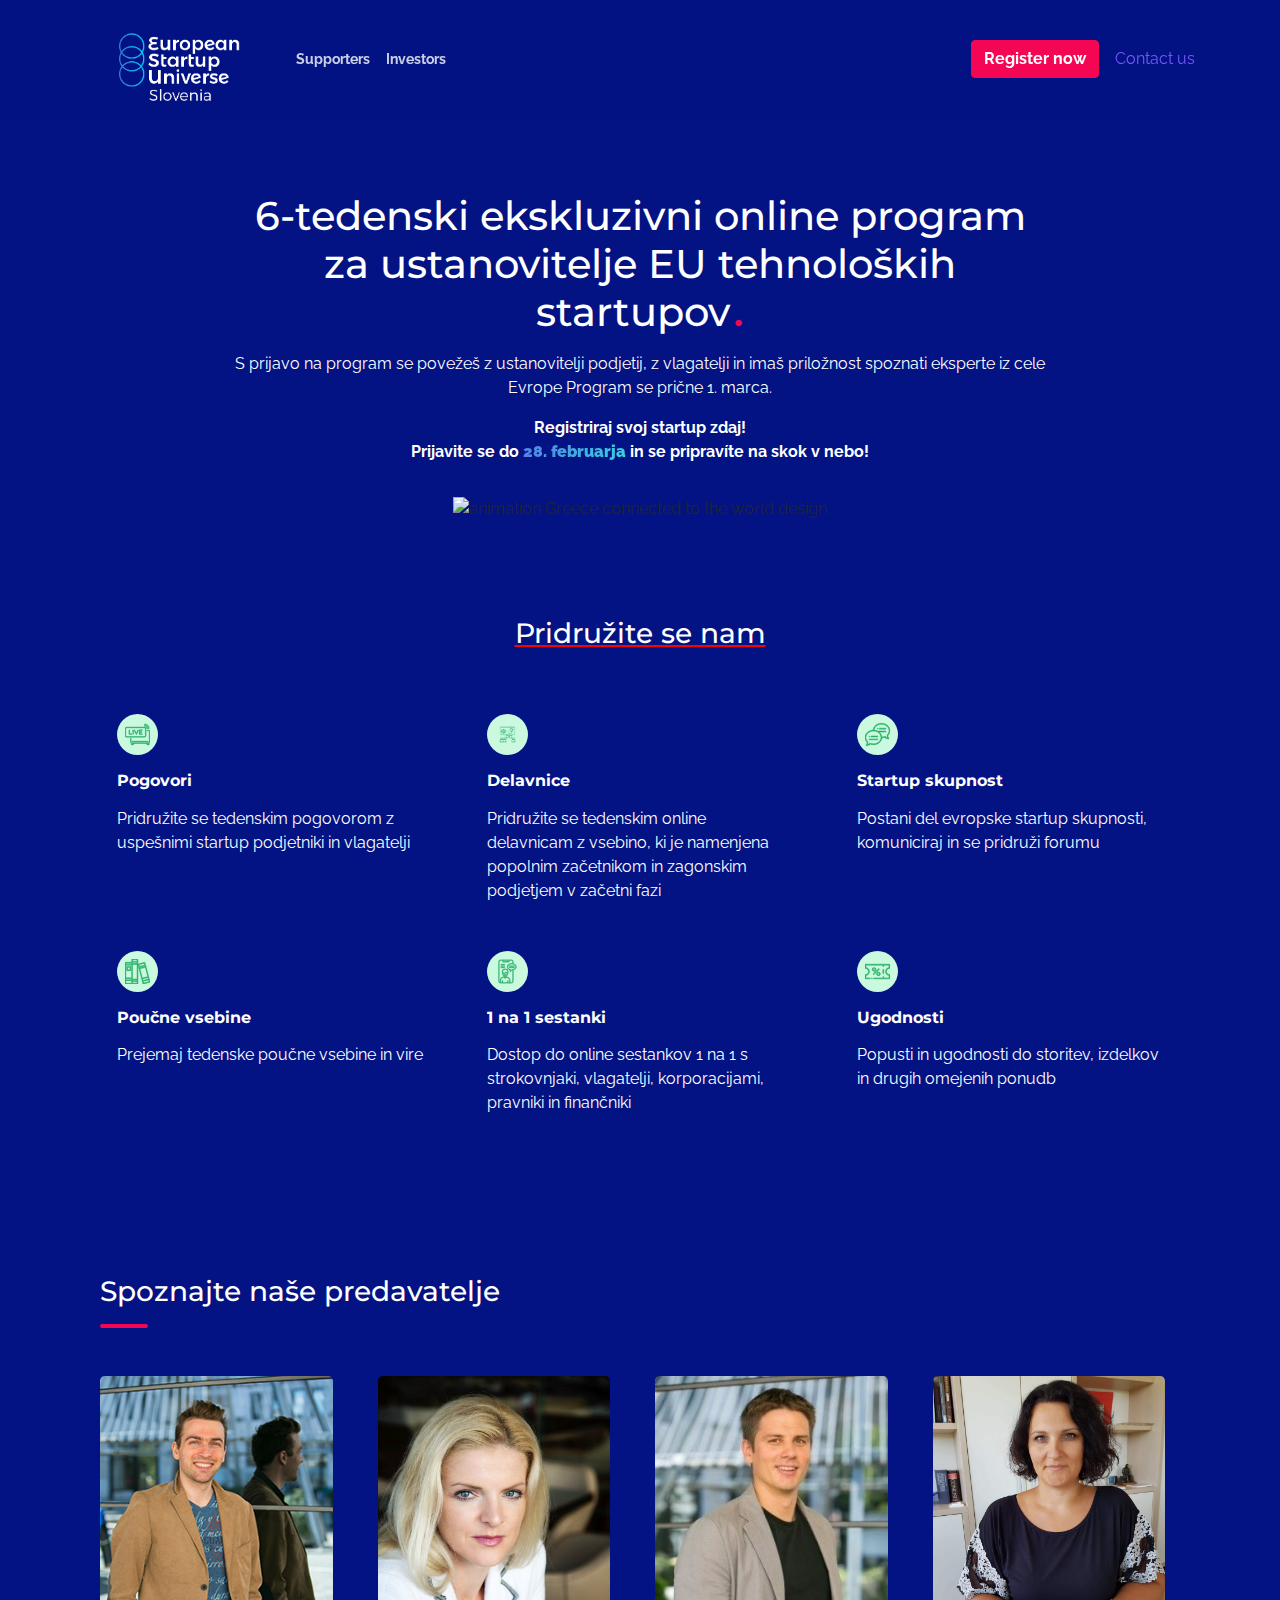
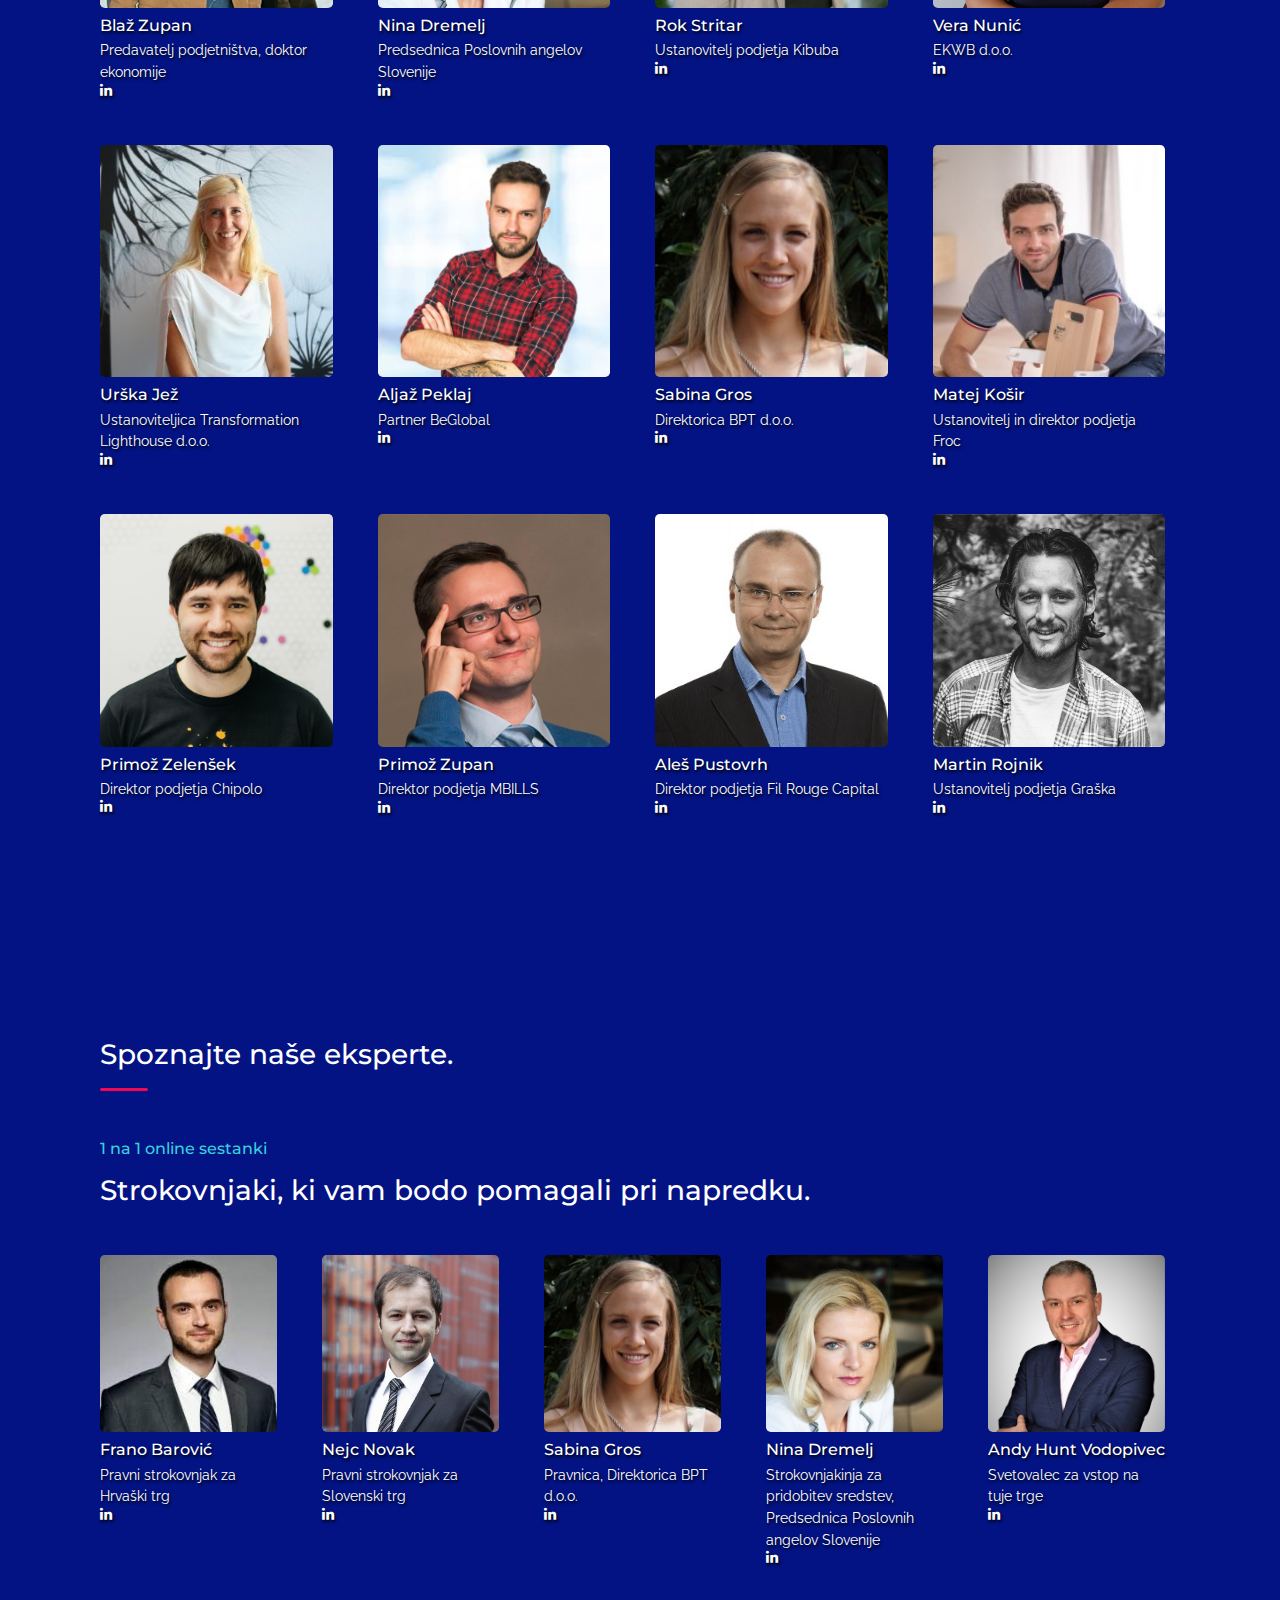
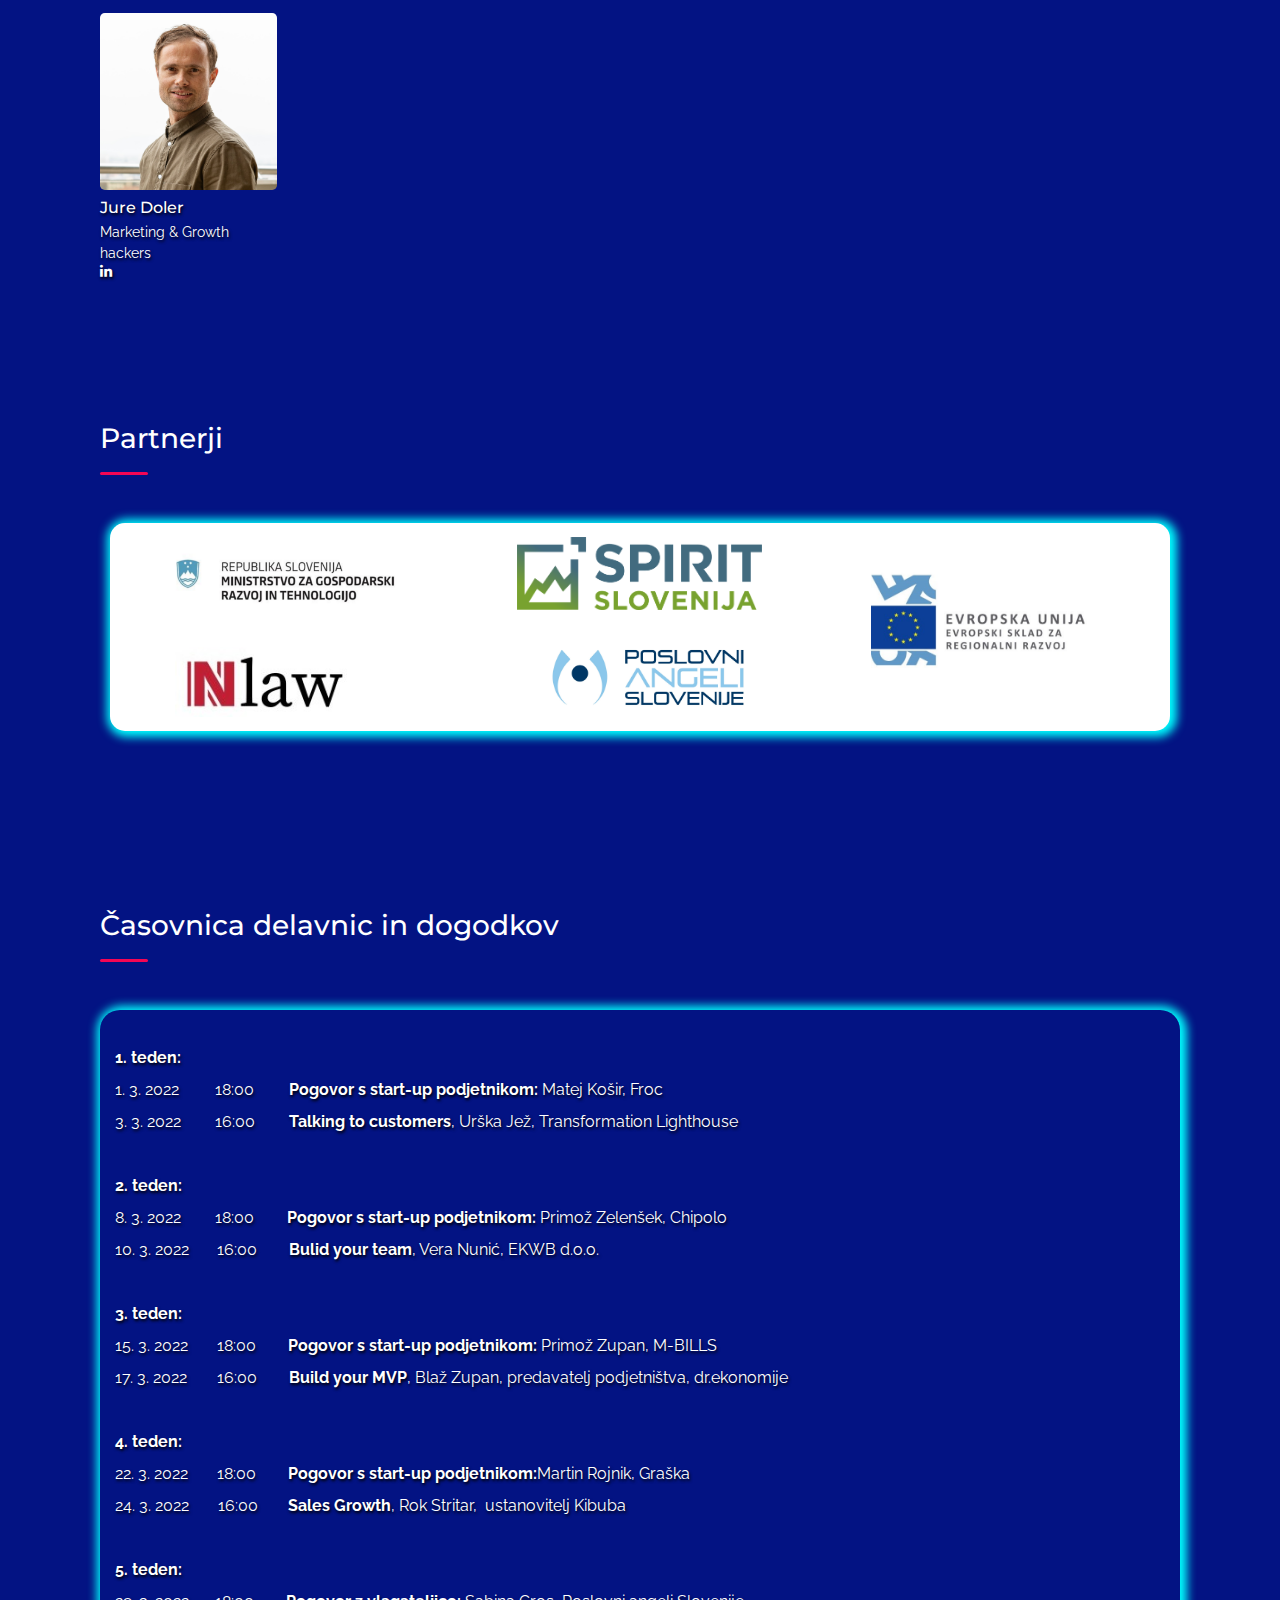
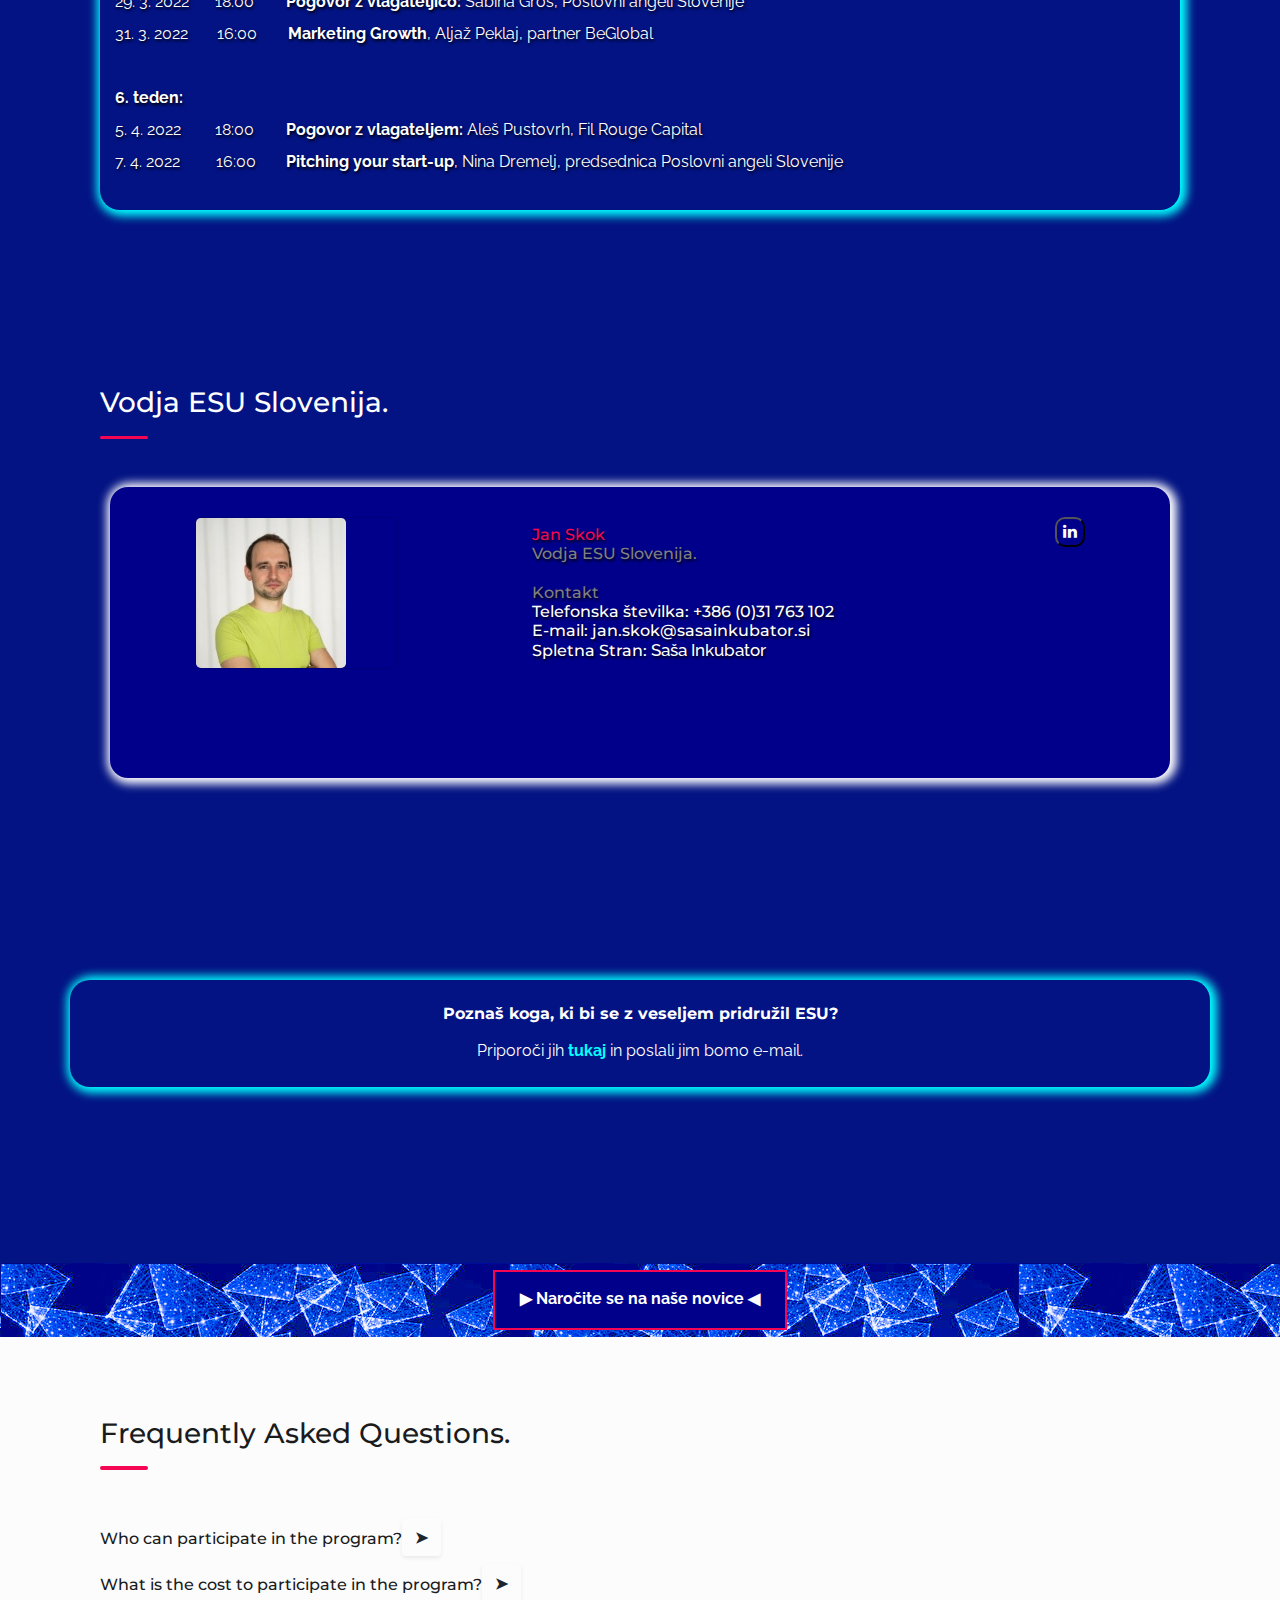
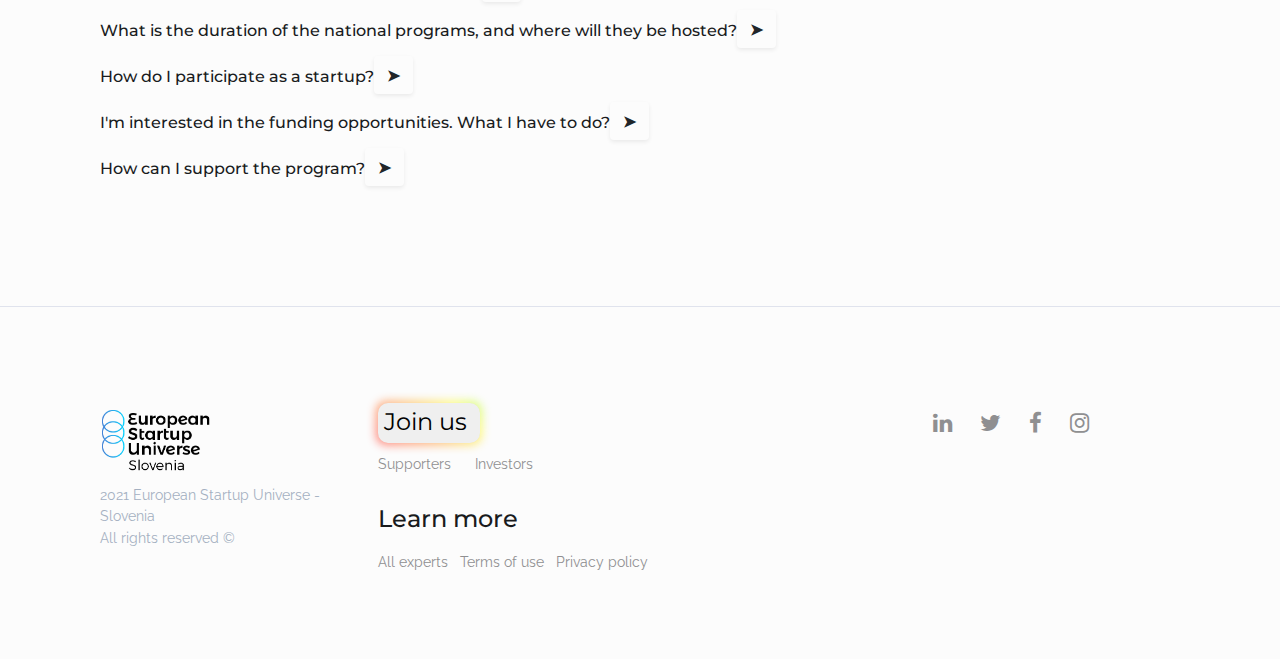
==== index.html @ 731d7901 "Update index.html" ====
<!Doctype html>
<html lang="en">
    <head>
      <meta charset="utf-8">
      <meta name="viewport" content="width=device-width, initial-scale=1.0">
      <meta name="description" content="The 6-week online program exclusively for Slovenian founders globally">
      <meta name="author" content="European Startup Universe - Slovenia">
      <meta property="og:url" content="https://slovenia.thestartupuniverse.org"/>
      <meta property="og:type" content="website"/>
      <meta property="og:title" content="European Startup Universe - Slovenia"/>
      <meta property="og:site_name" content="European Startup Universe - Slovenia"/>
      <meta property="og:description" content="The 6-week online program exclusively for Slovenian founders globally."/>
      <meta property="og:image" content="content/img/facebook_open_graph.jpg"/>
      <title>European Startup Universe - Slovenia</title>
        <!-- Favicon-->
        <link rel="shortcut icon" href="content/img/favicon.png">
        <!-- Bootstrap Core CSS -->
        <link rel="stylesheet" href="css/bootstrap.min.css">
        <link rel="stylesheet" href="css/slick.css">
        <!-- Custom CSS -->
        <link rel="stylesheet" href="css/basic.css">
        <link rel="stylesheet" href="css/landing.css">
        <!-- Google Analytics -->
        <script async src="https://www.googletagmanager.com/gtag/js?id=G-S4QC7WSN2C"></script>
        <script>
          window.dataLayer = window.dataLayer || [];
          function gtag(){dataLayer.push(arguments);}
          gtag('js', new Date());

          gtag('config', 'G-S4QC7WSN2C');
        </script>
        <!-- Fastbase Analytics -->
        <script>
         (function () {
           var e,i=["https://fastbase.com/fscript.js","TaMvmF3BjX","script"],a=document,s=a.createElement(i[2]);
           s.async=!0,s.id=i[1],s.src=i[0],(e=a.getElementsByTagName(i[2])[0]).parentNode.insertBefore(s,e)
         })();
        </script>

        <!-- Hotjar Tracking Code -->
        <script>
            (function(h,o,t,j,a,r){
                h.hj=h.hj||function(){(h.hj.q=h.hj.q||[]).push(arguments)};
                h._hjSettings={hjid:2195132,hjsv:6};
                a=o.getElementsByTagName('head')[0];
                r=o.createElement('script');r.async=1;
                r.src=t+h._hjSettings.hjid+j+h._hjSettings.hjsv;
                a.appendChild(r);
            })(window,document,'https://static.hotjar.com/c/hotjar-','.js?sv=');
        </script>
    </head>
    <body>

    <!-- Navigation Bar Section -->
    <nav class="navbar fixed-top navbar-expand-lg navbar-light bg-light">
        <div class="container">
            <a class="navbar-brand" href="index.html">
                <img src="content/img/logo/ESU_Slovenia_white.png" width="auto" height="70px" alt="logo">
            </a>
            <button class="navbar-toggler navbar-toggler-left x collapsed" type="button" data-toggle="collapse" data-target="#navbarText" aria-controls="navbarText" aria-expanded="false" aria-label="Toggle navigation">
                <span class="icon-bar"></span>
                <span class="icon-bar"></span>
                <span class="icon-bar"></span>
              </button>
            <div class="collapse navbar-collapse" id="navbarText">
                <ul class="navbar-nav ml-md-3 mr-auto mt-md-3 mt-lg-0">
                    <li class="nav-item">
                        <a class="nav-link" href="supporters.html">Supporters</a>
                    </li>
                    <li class="nav-item">
                        <a class="nav-link d-none" href="bexpert.html">Experts</a>
                    </li>
                    <li class="nav-item">
                        <a class="nav-link" href="investors.html">Investors</a>
                    </li>
                </ul>
                <a class="nav-link" href="join.html"><button class="btn mt-3 mt-md-0 my-2 my-sm-0 btn-call-to-action" type="button">Register now</button></a>
                <a class= "nav-item" href="contactus.html"><class="text-white text-bold">Contact us</a>
                <!--<button class="btn mt-3 mt-md-0 my-2 my-sm-0 btn-call-to-action" type="button" onclick="window.open('https://greekstartupuniverse.org/waitinglist.html')">Book your seat</button>-->
            </div>
        </div>
    </nav>

    <!-- Hero Section -->
    <section class="jumbotron jumbotron-fluid welcome-section mb-0 pb-3">
        <div class="container">
            <div class="row">
                <div class="col-12 col-sm-9 mx-auto welcome-section-title text-center">
                    <h1 class="title-welcome text-white">6-tedenski ekskluzivni online program za ustanovitelje EU tehnoloških startupov<span class="colored-dot">.</span></h1>
                    <p class="text-white">S prijavo na program se povežeš z ustanovitelji podjetij, z vlagatelji in imaš priložnost spoznati eksperte iz cele Evrope
Program se prične 1. marca. </p>
                    <p class="text-white font-weight-bold mt-3">Registriraj svoj startup zdaj!<br>Prijavite se do <span class="highlighted-text">28. februarja</span> in se pripravíte na skok v nebo!</p>
                </div>
            </div>
            <div class="row">
                <div class="col-12 text-center mx-auto mt-5 mt-md-3 px-0">
                    <img src="content/img/landing_world.gif" class="img-fluid" alt="animation Greece connected to the world design">
                </div>
            </div>
        </div>
    </section>

    <!-- Features section -->
    <section id="section-features">
        <div class="container">
            <div class="col-12">

                <h3 class="text-white d-flex justify-content-around mt-5 mb-5" style="text-decoration-line:underline; text-decoration-color:red;">Pridružite se nam</h3>
                <div class="row">
                    <div class="col-12 col-md-4 py-3 card-style">
                        <span class="badge badge-secondary icon-wrapper">
                            <img src="content/img/live.svg" width="auto" height="25" alt="oofice hours graphic image">
                        </span>
                        <h6 class="font-weight-bold my-3 text-white">Pogovori</h6>
                        <p class="text-white">Pridružite se tedenskim pogovorom z uspešnimi startup podjetniki in vlagatelji</p>
                    </div>
                    <div class="col-12 col-md-4 py-3 card-style">
                        <span class="badge badge-secondary icon-wrapper">
                            <img src="content/img/workshops icon.png" width="auto" height="25" alt="funding graphic image">
                        </span>
                        <h6 class="font-weight-bold my-3 text-white">Delavnice</h6>
                        <p class="text-white">Pridružite se tedenskim online delavnicam z vsebino, ki je namenjena popolnim začetnikom in zagonskim podjetjem v začetni fazi</p>
                    </div>
                    <div class="col-12 col-md-4 py-3 card-style">
                        <span class="badge badge-secondary icon-wrapper">
                            <img src="content/img/community.svg" width="auto" height="25" alt="community graphic image">
                        </span>
                        <h6 class="font-weight-bold my-3 text-white">Startup skupnost</h6>
                        <p class="text-white">Postani del evropske startup skupnosti, komuniciraj in se pridruži forumu</p>
                    </div>
                </div>
                <div class="row">
                    <div class="col-12 col-md-4 py-3 card-style">
                        <span class="badge badge-secondary icon-wrapper">
                            <img src="content/img/book.svg" width="auto" height="25" alt="educational material graphic image">
                        </span>
                        <h6 class="font-weight-bold my-3 text-white">Poučne vsebine</h6>
                        <p class="text-white">Prejemaj tedenske poučne vsebine in vire</p>
                    </div>
                    <div class="col-12 col-md-4 py-3 card-style">
                        <span class="badge badge-secondary icon-wrapper">
                            <img src="content/img/video-chat.svg" width="auto" height="25" alt="1-on-1 graphic image">
                        </span>
                        <h6 class="font-weight-bold my-3 text-white">1 na 1 sestanki</h6>
                        <p class="text-white">Dostop do online sestankov 1 na 1 s strokovnjaki, vlagatelji, korporacijami, pravniki in finančniki</p>
                    </div>
                    <div class="col-12 col-md-4 py-3 card-style">
                        <span class="badge badge-secondary icon-wrapper">
                            <img src="content/img/voucher.svg" width="auto" height="25" alt="offers & discounts graphic image">
                        </span>
                        <h6 class="font-weight-bold my-3 text-white">Ugodnosti</h6>
                        <p class="text-white">Popusti in ugodnosti do storitev, izdelkov in drugih omejenih ponudb</p>
                    </div>
                </div>

            </div>
        </div>
    </section>

    <!-- Funding opportunities section -->
    <section id="section-funding" class="d-none">
        <div class="container">
            <div class="jumbotron background-standing">
                <div class="row">
                    <div class="col-md-5 px-4 mb-5">
                        <h2><span class="highlighted-text">€200+M</span> in funding opportunities if you are looking for funding.</h2>
                    </div>
                    <div class="col-md-6 offset-md-1">
                        <div class="col-12">
                            <h6>Angel investors</h6>
                            <p>Complete 7/8 progress reports to access Slovenian-origin angel investors looking to fund startups in your industry</p>
                            <table class="table table-borderless table-sm">
                                <tbody>
                                    <tr>
                                        <td class="table-text">Who is this for?</td>
                                        <td class="table-text">Startups in very early stages</td>
                                    </tr>
                                    <tr>
                                        <td class="table-text">Total money to be invested:</td>
                                        <td class="table-text">€300K</td>
                                    </tr>
                                    <tr>
                                        <td class="table-text">Angels invest through</td>
                                        <td class="table-text">Equity 7-9%, convertible note</td>
                                    </tr>
                                </tbody>
                            </table>
                            <hr class="my-4">
                        </div>
                        <div class="col-12">
                            <h6>VCs, Angel funds & family offices</h6>
                            <p>If you complete 7/8 progress reports and you are a startup with product & revenues looking for additional funding we can connect you with Slovenian-origin angel funds, family offices & VCs in our network.</p>
                            <table class="table table-borderless table-sm">
                                <tbody>
                                    <tr>
                                        <td class="table-text">Who is this for?</td>
                                        <td class="table-text">Startups in pre-seed or seed stage</td>
                                    </tr>
                                    <tr>
                                        <td class="table-text">Total money to be invested:</td>
                                        <td class="table-text">€200M</td>
                                    </tr>
                                    <tr>
                                        <td class="table-text">VCs, Angel funds & family offices invest through</td>
                                        <td class="table-text">Equity (depends on maturity)</td>
                                    </tr>
                                </tbody>
                            </table>
                        </div>
                        <div class="col-12 mt-5">
                            <a href="investors.html" class="link-to-page font-weight-bold">Be one of our investors<i class="fa fa-long-arrow-right ml-3" aria-hidden="true"></i></a>
                        </div>
                    </div>
                </div>
            </div>
        </div>
    </section>

    <!-- Speakers section -->
    <section id="section-speakers">
        <div class="container">
            <div class="col-12">

            <h3 class="text-white">Spoznajte naše predavatelje</h3>
            <div class="title-border mt-3 mb-5"></div>
            <div class="row row-cols-2 row-cols-lg-4">

                <div class="col col-md-5 mb-5 speakers-wrapper">
                    <div class="card card-speaker" style="background-color: inherit;">
                        <img src="content/img/speakers/Blaz_Zupan.jpg" class="card-img-top"
                             alt="Blaž Zupan profile photo">
                        <h6 class="card-title text-white mt-2 mb-1">Blaž Zupan</h6>
                        <p class="card-text text-white speaker-position">Predavatelj podjetništva, doktor ekonomije<a
                                href="https://www.linkedin.com/in/zupanb/?originalSubdomain=si" target="_blank"><i
                                class="fa fa-linkedin d-flex justify-content-start" style="color:white"></i></a></p>
                    </div>
                </div>
                    <div class="col col-md-5 mb-5 speakers-wrapper">
                        <div class="card card-speaker" style="background-color: inherit;">
                            <img src="content/img/speakers/NinaDremelj.JPG" class="card-img-top"
                                 alt="Nina Dremelj profile photo">
                                <h6 class="card-title text-white mt-2 mb-1">Nina Dremelj</h6>
                                <p class="card-text text-white speaker-position">Predsednica Poslovnih angelov Slovenije<a
                                href="https://www.linkedin.com/in/nina-dremelj-a507795a/" target="_blank"><i
                                class="fa fa-linkedin d-flex justify-content-start" style="color:white"></i></a></p>
                        </div>
                    </div>

                    <div class="col col-md-5 mb-5 speakers-wrapper">
                    <div class="card card-speaker" style="background-color: inherit;">
                        <img src="content/img/speakers/Rok_STritar.jpg" class="card-img-top"
                             alt="Rok Stritar profile photo">
                        <h6 class="card-title text-white mt-2 mb-1">Rok Stritar</h6>
                        <p class="card-text text-white speaker-position">Ustanovitelj podjetja Kibuba<a
                                href="https://www.linkedin.com/in/rok-stritar-50579844//" target="_blank"><i
                                class="fa fa-linkedin d-flex justify-content-start" style="color:white"></i></a></p>
                    </div>
                </div>
                          <div class="col col-md-5 mb-5 speakers-wrapper">
                    <div class="card card-speaker" style="background-color: inherit;">
                        <img src="content/img/speakers/Vera_Nunic.jpg" class="card-img-top"
                             alt="Vera Nunić profile photo">
                        <h6 class="card-title text-white mt-2 mb-1">Vera Nunić</h6>
                        <p class="card-text text-white speaker-position">EKWB d.o.o.<a
                                href="https://www.linkedin.com/in/vera-nunic//" target="_blank"><i
                                class="fa fa-linkedin d-flex justify-content-start" style="color:white"></i></a></p>
                    </div>
                </div>
                        <div class="col col-md-5 mb-5 speakers-wrapper">
                    <div class="card card-speaker" style="background-color: inherit;">
                        <img src="content/img/speakers/Urska_Jez.jpg" class="card-img-top"
                             alt="Urska Jez profile photo">
                        <h6 class="card-title text-white mt-2 mb-1">Urška Jež</h6>
                        <p class="card-text text-white speaker-position">Ustanoviteljica Transformation Lighthouse d.o.o.<a
                                href="https://www.linkedin.com/in/ur%C5%A1ka-je%C5%BE-983a5311//" target="_blank"><i
                                class="fa fa-linkedin d-flex justify-content-start" style="color:white"></i></a></p>
                    </div>
                 </div>
                  <div class="col col-md-5 mb-5 speakers-wrapper">
                    <div class="card card-speaker" style="background-color: inherit;">
                        <img src="content/img/speakers/Aljaz_Peklaj.jpg" class="card-img-top"
                             alt="Aljaz Peklaj profile photo">
                        <h6 class="card-title text-white mt-2 mb-1">Aljaž Peklaj</h6>
                        <p class="card-text text-white speaker-position">Partner BeGlobal<a
                                href="https://www.linkedin.com/in/aljazpeklaj//" target="_blank"><i
                                class="fa fa-linkedin d-flex justify-content-start" style="color:white"></i></a></p>
                    </div>
                 </div>

                <div class="col col-md-5 mb-5 speakers-wrapper">
                    <div class="card card-speaker" style="background-color: inherit;">
                        <img src="content/img/experts/Sabina Gros.jfif" class="card-img-top"
                             alt="Sabina Gros profile photo">
                        <h6 class="card-title text-white mt-2 mb-1">Sabina Gros</h6>
                        <p class="card-text text-white speaker-position">Direktorica BPT d.o.o.<a
                                href="https://www.linkedin.com/in/sabina-gros-7508bb66/" target="_blank"><i
                                class="fa fa-linkedin d-flex justify-content-start" style="color:white"></i></a></p>
                    </div>
                 </div>

                <div class="col col-md-5 mb-5 speakers-wrapper">
                    <div class="card card-speaker" style="background-color: inherit;">
                        <img src="content/img/speakers/Matej_Kosir.jfif" class="card-img-top"
                             alt="Matej Košir profile photo">
                        <h6 class="card-title text-white mt-2 mb-1">Matej Košir</h6>
                        <p class="card-text text-white speaker-position">Ustanovitelj in direktor podjetja Froc<a
                                href="https://www.linkedin.com/in/matej-kosir-b0419632/" target="_blank"><i
                                class="fa fa-linkedin d-flex justify-content-start" style="color:white"></i></a></p>
                    </div>
                 </div>

                <div class="col col-md-5 mb-5 speakers-wrapper">
                    <div class="card card-speaker" style="background-color: inherit;">
                        <img src="content/img/speakers/PrimozZelensek.jpg" class="card-img-top"
                             alt="Primož Zelenšek profile photo">
                        <h6 class="card-title text-white mt-2 mb-1">Primož Zelenšek</h6>
                        <p class="card-text text-white speaker-position">Direktor podjetja Chipolo<a
                                href="https://www.linkedin.com/in/primo%C5%BE-zelen%C5%A1ek-a79b5321/" target="_blank"><i
                                class="fa fa-linkedin d-flex justify-content-start" style="color:white"></i></a></p>
                    </div>
                 </div>

                <div class="col col-md-5 mb-5 speakers-wrapper">
                    <div class="card card-speaker" style="background-color: inherit;">
                        <img src="content/img/speakers/Primož_Zupan.jpeg" class="card-img-top"
                             alt="Primož Zupan profile photo">
                        <h6 class="card-title text-white mt-2 mb-1">Primož Zupan</h6>
                        <p class="card-text text-white speaker-position">Direktor podjetja MBILLS<a
                                href="https://www.linkedin.com/in/primoz-zupan/" target="_blank"><i
                                class="fa fa-linkedin d-flex justify-content-start" style="color:white"></i></a></p>
                    </div>
                 </div>

                <div class="col col-md-5 mb-5 speakers-wrapper">
                    <div class="card card-speaker" style="background-color: inherit;">
                        <img src="content/img/speakers/Ales_Pustovrh.jpg" class="card-img-top"
                             alt="Aleš Pustovrh profile photo">
                        <h6 class="card-title text-white mt-2 mb-1">Aleš Pustovrh</h6>
                        <p class="card-text text-white speaker-position">Direktor podjetja Fil Rouge Capital<a
                                href="https://www.linkedin.com/in/ale%C5%A1-pustovrh-832b785/" target="_blank"><i
                                class="fa fa-linkedin d-flex justify-content-start" style="color:white"></i></a></p>
                    </div>
                 </div>
                
                 <div class="col col-md-5 mb-5 speakers-wrapper">
                    <div class="card card-speaker" style="background-color: inherit;">
                        <img src="content/img/speakers/Martin Rojnik.jfif" class="card-img-top"
                             alt="Martin Rojnik profile photo">
                        <h6 class="card-title text-white mt-2 mb-1">Martin Rojnik</h6>
                        <p class="card-text text-white speaker-position">Ustanovitelj podjetja Graška<a
                                href="https://www.linkedin.com/in/martin-rojnik-8ab139153/" target="_blank"><i
                                class="fa fa-linkedin d-flex justify-content-start" style="color:white"></i></a></p>
                    </div>
                 </div>

                </div>
            </div>
        </div>
    </section>

    <!-- Experts section -->
   <section class="my-5 py-5">
    <div class="container">
        <div class="col-12">
            <div class="row">

                <div class="col-12 mt-lg-5">
                    <h3 class="text-white">Spoznajte naše eksperte.</h3>
                    <div class="title-border mt-3 mb-5"></div>
                    <h6 class="subtitle-blue mb-3">1 na 1 online sestanki</h6>
                    <h3 class="text-white mb-5">Strokovnjaki, ki vam bodo pomagali pri napredku.</h3>
                </div>
            </div>

                       <div class="row row-cols-2 row-cols-md-3 row-cols-lg-5">

                <div class="col col-md-5 mb-5 speakers-wrapper">
                    <div class="card card-speaker" style="background-color: inherit;">
                        <img src="content/img/experts/Frano Barović.jfif" class="card-img-top"
                             alt="Frano Barović profile photo">
                        <h6 class="card-title speaker-name mt-2 text-white mb-1">Frano Barović</h6>
                        <p class="card-text text-white speaker-position">Pravni strokovnjak za Hrvaški trg<a href="https://www.linkedin.com/in/frano-barovi%C4%87-7923a91a1/" target="_blank"><i
                                    class="fa fa-linkedin d-flex justify-content-start" style="color:white"></i></a></p>
                     </div>
                  </div>

                          <div class="col col-md-5 mb-5 speakers-wrapper">
                    <div class="card card-speaker" style="background-color: inherit;">
                        <img src="content/img/experts/NejcNovak.jpg" class="card-img-top"
                             alt="Nejc Novak profile photo">
                        <h6 class="card-title speaker-name mt-2 text-white mb-1">Nejc Novak</h6>
                        <p class="card-text text-white speaker-position">Pravni strokovnjak za Slovenski trg<a href="https://www.linkedin.com/in/nejc-novak-ll-m-ucl-61272714/" target="_blank"><i
                                    class="fa fa-linkedin d-flex justify-content-start" style="color:white"></i></a></p>
                     </div>
                  </div>

                           <div class="col col-md-5 mb-5 speakers-wrapper">
                    <div class="card card-speaker" style="background-color: inherit;">
                        <img src="content/img/experts/Sabina Gros.jfif" class="card-img-top"
                             alt="Sabina Gros profile photo">
                        <h6 class="card-title speaker-name mt-2 text-white mb-1">Sabina Gros</h6>
                        <p class="card-text text-white speaker-position">Pravnica, Direktorica BPT d.o.o.<a href="https://www.linkedin.com/in/sabina-gros-7508bb66/" target="_blank"><i
                                    class="fa fa-linkedin d-flex justify-content-start" style="color:white"></i></a></p>
                     </div>
                  </div>

                           <div class="col col-md-5 mb-5 speakers-wrapper">
                    <div class="card card-speaker" style="background-color: inherit;">
                        <img src="content/img/speakers/NinaDremelj.JPG" class="card-img-top"
                             alt="Nina Dremelj profile photo">
                        <h6 class="card-title speaker-name mt-2 text-white mb-1">Nina Dremelj</h6>
                        <p class="card-text text-white speaker-position">Strokovnjakinja za pridobitev sredstev, Predsednica Poslovnih angelov Slovenije<a href="https://www.linkedin.com/in/nina-dremelj-a507795a/" target="_blank"><i
                                    class="fa fa-linkedin d-flex justify-content-start" style="color:white"></i></a></p>
                     </div>
                  </div>
                           
                           <div class="col col-md-5 mb-5 speakers-wrapper">
                    <div class="card card-speaker" style="background-color: inherit;">
                        <img src="content/img/experts/Andy Hunt Vodopivec.jfif" class="card-img-top"
                             alt="Andy Hunt Vodopivec profile photo">
                        <h6 class="card-title speaker-name mt-2 text-white mb-1">Andy Hunt Vodopivec</h6>
                        <p class="card-text text-white speaker-position">Svetovalec za vstop na tuje trge<a href="https://www.linkedin.com/in/andy-hunt-vodopivec-75ba3a13/" target="_blank"><i
                                    class="fa fa-linkedin d-flex justify-content-start" style="color:white"></i></a></p>
                     </div>
                  </div>
                           
                                   <div class="col col-md-5 mb-5 speakers-wrapper">
                    <div class="card card-speaker" style="background-color: inherit;">
                        <img src="content/img/experts/Jure Doler.jpg" class="card-img-top"
                             alt="Jure Doler profile photo">
                        <h6 class="card-title speaker-name mt-2 text-white mb-1">Jure Doler</h6>
                        <p class="card-text text-white speaker-position">Marketing & Growth hackers<a href="https://www.linkedin.com/in/juredoler/" target="_blank"><i
                                    class="fa fa-linkedin d-flex justify-content-start" style="color:white"></i></a></p>
                     </div>
                  </div>

               </div>
            </div>
        </div>
    </section>


<!--  section PARTNERS-->
<section id="section-strategic-partners">
    <div class="container">
        <div class="col">
            <h3 class="text-white">Partnerji</h3>
            <div class="title-border mt-3 mb-5"></div>
            <div class="grow" style="background-color: white;">
                <div class="gcolumn">

                    <div class="card-speaker bcontainer">
                        <a href="https://www.gov.si/drzavni-organi/ministrstva/ministrstvo-za-gospodarski-razvoj-in-tehnologijo/" target="_blank"><img
                                src="content/img/partners/rs-mgrt.png" class="img-fluid bimage"
                                alt="Ministrstvo za gospodarski razvoj in tehnologijo logo">
                            <div class="bmiddle">

                            </div>
                        </a>
                    </div>

                    <div class="card-speaker bcontainer">
                        <a href="https://www.nlaw.co/" target="_blank"><img
                                src="content/img/partners/Nlaw.jfif" style="padding-left: 10%;" class="img-fluid bimage"
                                alt="Nlaw logo">
                            <div class="bmiddle">

                            </div>
                        </a>
                    </div>


                </div>

                <!--COL 2  -->
                <div class="gcolumn">
                    <div class="card-speaker bcontainer">
                        <a href="https://www.spiritslovenia.si/" target="_blank"><img
                                src="content/img/partners/Spirit-Slovenija-logo.png" class="img-fluid bimage"
                                alt="Spirit Slovenija logo">
                            <div class="bmiddle">

                            </div>
                        </a>
                    </div>
                    <div class="card-speaker bcontainer">
                        <a href="https://poslovniangeli.si/" target="_blank"><img
                                src="content/img/partners/PAS_logo_slo.jpg" style="padding-left: 10%;" class="img-fluid bimage"
                                alt="Poslovni angeli logo">
                            <div class="bmiddle">

                            </div>
                        </a>
                    </div>

                </div>

                <!--COL 3  -->
                <div class="gcolumn">
                    <div class="card-speaker bcontainer">
                        <a href="http://www.eu-skladi.si/" target="_blank"><img
                                src="content/img/partners/eu_nalozba.jpg" class="img-fluid bimage"
                                alt="EU sklad logo">
                            <div class="bmiddle">

                            </div>
                        </a>
                    </div>

                </div>

            </div>
        </div>
    </div><br><br><br><br><br>
</section>

    <!-- časovnica section -->
    <section id="section-partners">
        <div class="container">
            <div class="col-12">
                <h3 class="text-white">Časovnica delavnic in dogodkov</h3>
                <div class="title-border mt-3 mb-5"></div>
                <div class="container" style="box-shadow: 2px 1px 10px 5px #00ffff; border-radius:20px;">
                <span style="color:white; line-height: 2.0" class="card-title mt-2 mb-1"><br>
<B>1. teden:</B><br>

1. 3. 2022 <a style="padding-left: 3%;">18:00</a> <a style="padding-left: 3%; color:white;"  href="https://sasainkubator.si/dogodek/pogovor-s-start-up-podjetnikom-matej-kosir-froc/"><b>Pogovor s start-up podjetnikom:</b></a> Matej Košir, Froc <br>

3. 3. 2022 <a style="padding-left: 2.9%;">16:00</a> <a style="padding-left: 2.8%; color:white;" href="https://sasainkubator.si/dogodek/talking-to-customers/"><b>Talking to customers</b></a>, Urška Jež, Transformation Lighthouse<br><br>

<B>2. teden:</B><br>

8. 3. 2022 <a style="padding-left: 2.9%;">18:00</a> <a style="padding-left: 2.7%; color:white;" href="https://sasainkubator.si/dogodek/pogovor-s-start-up-podjetnikom-primoz-zelensek-chipolo/"><b>Pogovor s start-up podjetnikom:</b></a> Primož Zelenšek, Chipolo<br>

10. 3. 2022 <a style="padding-left: 2.3%;">16:00</a><a style="padding-left: 3%; color:white;" href="https://sasainkubator.si/dogodek/build-your-team/"><b>Bulid your team</b></a>, Vera Nunić, EKWB d.o.o.<br><br>

<B>3. teden:</B><br>

15. 3. 2022 <a style="padding-left: 2.4%;">18:00</a><a style="padding-left: 3%; color:white;" href="https://sasainkubator.si/dogodek/pogovor-s-start-up-podjetnikom-primoz-zupan-m-bills/"><b>Pogovor s start-up podjetnikom:</b></a> Primož Zupan, M-BILLS <br>

17. 3. 2022 <a style="padding-left: 2.5%;">16:00</a><a style="padding-left: 3%; color:white;" href="https://sasainkubator.si/dogodek/build-your-mvp/"><b>Build your MVP</b></a>, Blaž Zupan, predavatelj podjetništva, dr.ekonomije<br><br>

<B>4. teden:</B><br>

22. 3. 2022 <a style="padding-left: 2.4%;">18:00</a><a style="padding-left: 3%; color:white;" href="https://sasainkubator.si/dogodek/pogovor-s-start-up-podjetnikom-martin-rojnik-graska/"><b>Pogovor s start-up podjetnikom:</b>Martin Rojnik, Graška</a> <br>

24. 3. 2022 <a style="padding-left: 2.4%;">16:00</a> <a style="padding-left: 2.5%; color:white;" href="https://sasainkubator.si/dogodek/sales-growth/"><b>Sales Growth</b></a>, Rok Stritar,  ustanovitelj Kibuba<br><br>

<B>5. teden:</B><br>

29. 3. 2022<a style="padding-left: 2.5%;">18:00</a><a style="padding-left: 3%; color:white;" href="https://sasainkubator.si/dogodek/pogovor-z-vlagateljico-sabina-gros-poslovni-angeli-slovenije/"><b>Pogovor z vlagateljico:</b></a> Sabina Gros, Poslovni angeli Slovenije<br>

31. 3. 2022 <a style="padding-left: 2.4%;">16:00</a><a style="padding-left: 2.9%; color:white;" href="https://sasainkubator.si/dogodek/marketing-growth/"><b>Marketing Growth</b></a>, Aljaž Peklaj, partner BeGlobal <br><br>

<B>6. teden:</B><br>

5. 4. 2022 <a style="padding-left: 2.9%;">18:00</a><a style="padding-left: 3%; color:white;" href="https://sasainkubator.si/dogodek/pogovor-z-vlagateljem-ales-pustovrh-fil-rouge-capital/"><b>Pogovor z vlagateljem:</b></a> Aleš Pustovrh, Fil Rouge Capital<br>

7. 4. 2022 <a style="padding-left: 3%;">16:00</a><a style="padding-left: 2.9%; color:white;" href="https://sasainkubator.si/dogodek/pitching-your-startup/"><b>Pitching your start-up</b></a>, Nina Dremelj, predsednica Poslovni angeli Slovenije<br>
                    &nbsp; <br></span>
              </div>
             </div>
          </div>
      </section>

            <!-- Partners section -->
    <section id="section-partners">
        <div class="container">
            <div class="col-12">
                <h3 class="text-white">Vodja ESU Slovenija.</h3>
                <div class="title-border mt-3 mb-5"></div>
                <div class="photoframe">
                  <div class="card card-partner" style="background-color: inherit;">
                    <img src="content/img/slovenia.jpg" class="card-img-top w-75" alt="Jan Skok">
                  </div>
                  <h6 class="card-title text-white mt-2 mb-1 pl-4 pb-5"><span class="pb-5" style="color:#f40654;">Jan Skok</span><br>
                  <span style="color:gray;">Vodja ESU Slovenija.</span><br><br>
                   <span style="color:gray;">Kontakt</span><br>
                    Telefonska številka: +386 (0)31 763 102<br>
                    E-mail:              jan.skok@sasainkubator.si<br>
                    Spletna Stran:        <span style="color:gray;"> <a style="color: White; font-size: 17px" href="https://sasainkubator.si/">Saša Inkubator</a></span></p><br></h6>
                  <br><button class="raise"><a href="https://www.linkedin.com/in/jan-skok-773a23216/" style="color:white;" target="_blank"><i class="fa fa-linkedin"></i></a></button>
                </div>
              </div>
          </div>
      </section>



            <!-- Recommendation section -->
    <section id="section-partners">
      <div class="container" style="box-shadow: 2px 1px 10px 5px #00ffff; border-radius:20px;">
        <div class="row-col-mt-5 mb-5 text-center">
            <h6 class="font-weight-bold pt-4 my-3 text-white">Poznaš koga, ki bi se z veseljem pridružil ESU?</h6>
            <p class="text-white pb-4">Priporoči jih <a href="startupRecom.html" class="font-weight-bold" style="color: #00ffff;">tukaj</a> in poslali jim bomo e-mail.</p>
        </div>
      </div>
    </section>

            <!-- newsletter -->
    <div class="btn mt-3 mt-md-0 my-2 my-sm-0 d-flex justify-content-around " style="background-image: url('content/img/news.jpg');">
      <a id="newsletter"  href="newsletter.html" class="border-color: #f40654">&#9654; Naročite se na naše novice &#9664;</a>
    </div>

    <!-- FAQ section -->
    <section id="section-faq">
        <div class="container">
            <div class="col-12">
              <h3>Frequently Asked Questions.</h3>
              <div class="title-border mt-3 mb-5"></div>
              <div class="row">
                <div class="col-12">
                    <h6>Who can participate in the program?<div class="fa fa-chevron-right rotate" onclick="toggleVisibility('q1');"><button class="text-center w-3 btn h-8 shadow-sm" type="button">➤</button></div></h6>
                    <div id="q1" style="display:none;"><p>Everyone who has an EU nationality or lives in an EU country, and is either individual or part of a team/company with a tech idea/product that can make an impact and scale globally.</p></div>
                    <h6>What is the cost to participate in the program?<div class="fa fa-chevron-right rotate" onclick="toggleVisibility('q2');"><button class="text-center w-3 btn h-8 shadow-sm" type="button">➤</button></div></h6>
                    <div id="q2" style="display: none;"><p>There is no cost for the participating founders. The only thing required is your time and effort to take advantage of our programs to their fullest extent.</p></div>
                    <h6>What is the duration of the national programs, and where will they be hosted?<div class="fa fa-chevron-right rotate" onclick="toggleVisibility('q3');"><button class="text-center w-3 btn h-8 shadow-sm" type="button">➤</button></div></h6>
                    <div id="q3" style="display: none;"><p>All the national programs have a duration of 6 weeks, starting from March 2022 until early April 2022. The programs will be hosted 100% at the Founderhood's platform.</p></div>
                    <h6>How do I participate as a startup?<div class="fa fa-chevron-right rotate" onclick="toggleVisibility('q4');"><button class="text-center w-3 btn h-8 shadow-sm" type="button">➤</button></div></h6>
                    <div id="q4" style="display: none;"><p>Click the button "Join" in this page and we will inform you on time when the Founderhood platform opens.</p></div>
                    <h6>I'm interested in the funding opportunities. What I have to do?<div class="fa fa-chevron-right rotate" onclick="toggleVisibility('q5');"><button class="text-center w-3 btn h-8 shadow-sm" type="button">➤</button></div></h6>
                    <div id="q5" style="display: none;"><p>Firstly, you need to fill 7/8 weekly progress reports during the 6-week online program. At the end of the program our team will arange 1-on-1 online calls with your startup and 2-3 angel investors looking to invest in your industry. The online calls with angel investors will run during May 2021. If the angel investors point to us that your startup is mature enough, has already an MVP and revenues, we will also bring you in contact with VCs, angel funds and family offices in our network that can invest larger sums.</p></div>
                    <h6>How can I support the program?<div class="fa fa-chevron-right rotate" onclick="toggleVisibility('q6');"><button class="text-center w-3 btn h-8 shadow-sm" type="button">➤</button></div></h6>
                    <div id="q6" style="display: none;"><p>Throughout our website, you can find forms for experts, <a href="supporters.html">supporters</a> and <a href="investors.html">investors</a>. Fill in the form that best suits you and let’s get the ball rolling.</p></div>
                </div>
              </div>

                <!--    <div class="col-12 col-md-6">
                </div>   -->
                </div>

            </div>
        </div>
    </section>

    <!-- Footer -->
    <footer class="section-footer" role="contentinfo">
        <div class="container">
            <div class="col-12">

                <div class="row">
                    <div class="col-12 col-sm-6 col-lg-3 mt-3 order-3 order-sm-1 mt-sm-0">
                        <a class="navbar-brand" href="index.html">
                            <img src="content/img/logo/ESU_Slovenia_black.png" width="110" alt="logo">
                        </a>
                        <p class="mt-2">2021 European Startup Universe - Slovenia<br>All rights reserved ©</p>
                    </div>
                    <div class="col-12 col-sm-6 order-1 order-sm-2">
                        <a class="mb-3" href="join.html"><h4><button class="glow-on-hover" type="button">Join us</button></h4></a>
                        <ul class="list-unstyled list-inline">
                            <li class="footer-list-item list-inline-item">
                                <a href="supporters.html">Supporters</a>
                            </li>
                            <li class="footer-list-item list-inline-item">
                                <a href="bexpert.html" class="footer-list-item d-none">Experts</a>
                            </li>
                            <li class="footer-list-item list-inline-item">
                                <a href="investors.html" class="footer-list-item">Investors</a>
                            </li>
                        </ul>
                        <h4 class="mb-3 mt-4">Learn more</h4>
                        <ul class="list-unstyled list-inline">
                            <li class="footer-list-item list-inline-item">
                                <a href="experts.html" class="footer-list-item">All experts</a>
                            </li>
                            <li class="footer-list-item list-inline-item">
                                <a href="terms.html" class="footer-list-item">Terms of use</a>
                            </li>
                            <li class="footer-list-item list-inline-item">
                                <a href="privacy.html" class="footer-list-item">Privacy policy</a>
                            </li>
                        </ul>
                    </div>
                    <div class="col-12 col-sm-6 col-lg-3 order-2 order-sm-3 mt-sm-3 mt-lg-0">
                      <ul class="list-unstyled list-inline">
                          <li class="footer-list-item list-inline-item social-list-item">
                              <a href="https://www.linkedin.com/company/sa%C5%A1a-incubator/" target="_blank"><i class="fa fa-linkedin"></i></a>
                          </li>
                          <li class="footer-list-item list-inline-item social-list-item">
                              <a href="https://twitter.com/sasainkubator" target="_blank"><i class="fa fa-twitter"></i></a>
                          </li>
                          <li class="footer-list-item list-inline-item social-list-item">
                              <a href="https://www.facebook.com/sasaincubator" target="_blank"><i class="fa fa-facebook"></i></a>
                          </li>
                          <li class="footer-list-item list-inline-item social-list-item">
                              <a href="https://www.instagram.com/sasainkubator/" target="_blank"><i class="fa fa-instagram"></i></a>
                          </li>
                      </ul>
                    </div>
                </div>

            </div>
        </div>
    </footer>

    <!-- Cookies consent -->
    <div class="toast hidden" id="consent-popup" role="alert" aria-live="assertive" aria-atomic="true">
        <div class="toast-header">
            <button type="button" class="close ml-auto p-1" data-dismiss="toast" aria-label="Close">
                <span aria-hidden="true">&times;</span>
            </button>
        </div>
        <div class="toast-body pt-0">
           <p>By using this website you agree to the <a href="https://slovenia.thestartupuniverse.org/terms" target="_blank">Terms of use</a> and <a href="https://slovenia.thestartupuniverse.org/privacy">Privacy policy.</a></p>
            <a href="#!" class="btn btn-success mt-3 btn-block" id="accept-cookies" type="button">Got it</a>
        </div>
    </div>

    <script src="js/jquerry.v2.1.4.min.js"></script>
    <script src="js/poper.min.js"></script>
    <script src="js/bootstrap.min.js"></script>
    <script src="js/slick.min.js"></script>
    <script src="js/privacy.js"></script>
    <script src="js/custom.js"></script>
    <script src="js/FAQ toggle.js"></script>
  </body>
</html>
---- css/basic.css ----
/*--- General CSS ---*/
@import url('https://fonts.googleapis.com/css?family=Montserrat:700');
@import url('https://fonts.googleapis.com/css?family=Raleway:400,800');
@import url('fonts/font-awesome.css');

body {
    background-color: #031383;
    font-family: 'Raleway', sans-serif;
}

h1,
h2,
h3,
h4,
h5,
h6 {
    color: #191b1d;
    font-family: 'Montserrat', sans-serif;
}

p {
    color: #6b6969;
    font-family: 'Raleway', sans-serif;
}

.btn {
    font-weight: 700;
    cursor: pointer;
    -webkit-transition: all .15s ease;
    transition: all .15s ease;
}

.btn-big-pad {
    padding: 0.8rem 2.6rem;
    border-radius: 3px;
}

.btn-call-to-action {
    background-color: #f40654;
    border-color: #f40654;
    color: #fff;
}

.btn-call-to-action:hover,
.btn-call-to-action:focus,
.btn-call-to-action:active {
    background-color: #DC0046;
    border-color: #DC0046;
    outline: none!important;
    box-shadow: none!important;
    color: #fff;
}

@media (max-width: 992px) {

    .btn-call-to-action {
        width: 100%!important;
    }

}

a {
	color: #7856ff;
    font-family: 'Raleway', sans-serif;
}

a:hover,
a:focus,
a:active {
	text-decoration: none;
	color: #ae9aff;
    outline: 0;
}

.form-control:focus {
    border: 2px solid #2d7ff9;
    box-shadow: inset 0 0 0 2px #cfdfff;
}

.icon-wrapper {
    background: #CAF9E0;
    padding: .5rem;
    border-radius: 100%;
}

.rocket-icon-wrapper {
    padding: .6rem;
}

.background-standing {
    background-color: #FFC482;
    padding: 4rem;
}

@media (max-width: 768px) {

    .background-standing {
        padding: 2rem 1rem 2rem 1rem;
    }

}

.subtitle-blue {
    color: #37D0DD;
}

.fa-long-arrow-right {
    -webkit-transition: right .1s ease-out;
    transition: right .1s ease-out;
    position: relative;
    right: 0;
}

.link-to-page:hover .fa,
.link-to-page:focus .fa,
.link-to-page:active .fa {
    right: -2px;
}

.link-white {
    color: rgba(255,255,255,.8);
}

.link-white:hover,
.link-white:focus,
.link-white:active {
    color: #fff;
}

.colored-dot {
    color: #f40654;
    font-size: 3rem;
    margin-left: .2rem;
    line-height: 1rem;
}

.title-border {
    width: 3rem;
    height: .2rem;
    background-color: #f40654;
    border-radius: 5px;
}

.slick-track {
    margin-left: unset;
    margin-right: unset;
}

.w-90 {
    width: 90%!important;
}

.w-45 {
    width: 45%!important;
}

.w-35 {
    width: 35%!important;
}

/* Card speakers */

.card-speaker {
    border: none;
    display: flex;
    align-items: center;
}

.card-speaker h6,
.card-speaker p {
    width: 100%;
}

.card-img-top,
.card {
    border-radius: .3rem!important;
}

.card-img-overlay {
    top: unset;
}

.speaker-position {
    font-size: 0.9rem;
}

.card-title,
.card-text {
    text-shadow: 1px 2px 3px #000;
}

/*--- Nav bar ---*/

.navbar-light {
    background-color: rgba(3,19,131,.8)!important;
    padding: 0;
}

.navbar-light .navbar-brand {
    padding: 2rem 1rem 1rem 2rem;
}

.navbar-light .navbar-nav .nav-link {
    font-size: 0.9rem;
    font-weight: 700;
    color: rgba(255,255,255,.8);
}

.nav-link:hover,
.nav-link:focus,
.nav-link:active {
    color: #fff!important;
}

@media (max-width: 768px) {

    .navbar-light .navbar-brand {
        margin-right: 0!important;
    }

    .navbar-collapse {
        background-color: #fff;
        padding: 6rem 2rem 1rem 2rem;
        margin-top: -7rem;
        height: 101vh;
    }

    .navbar-light .navbar-nav .nav-link {
        padding-top: 1rem;
        font-size: 1rem;
        color: #191b1d;
    }

    .navbar-toggler {
        margin-right: 2rem;
        margin-top: 1rem;
    }

}

/* Standar Hamburger Menu */

.navbar-toggler {
    border: none;
    background: transparent!important;
}

.navbar-toggler:hover {
    background: transparent!important;
}

.navbar-toggler:focus {
    outline: none!important;
}

.navbar-toggler .icon-bar {
    height: 2px;
    width: 30px;
    border-radius: 1px;
    display: block;
    background-color: #fff;
    -webkit-transition: all 0.2s;
    transition: all 0.2s;
}

.navbar-toggler .icon-bar + .icon-bar {
    margin-top: 0.4rem;
}

/* Animation menu (create X) */

.navbar-toggler.x .icon-bar:nth-of-type(1) {
    -webkit-transform: translateX(3px) rotate(45deg); /* Safari 3-8 & Chrome 4-35 & Opera 15-22 */
    -ms-transform: translateX(3px) rotate(45deg); /* IE 9 */
    -moz-transform: translateX(3px) rotate(45deg); /* Firefox 3-15 */
    -o-transform: translateX(3px) rotate(45deg); /* Opera 10-14 */
    transform: translateX(3px) rotate(45deg);
    -webkit-transform-origin: 10% 10%;
    -ms-transform-origin: 10% 10%;
    -moz-transform-origin: 10% 10%;
    -o-transform-origin: 10% 10%;
    transform-origin: 10% 10%;
    background-color: #191b1d;
}

.navbar-toggler.x .icon-bar:nth-of-type(2) {
    opacity: 0;
    filter: alpha(opacity=0); /* For IE8 and earlier */
    -moz-opacity: 0; /* Older Firefox 1 */
}

.navbar-toggler.x .icon-bar:nth-of-type(3) {
    -webkit-transform: translateX(3px) rotate(-45deg);
    -ms-transform: translateX(3px) rotate(-45deg);
    -moz-transform: translateX(3px)rotate(-45deg);
    -o-transform: translateX(3px) rotate(-45deg);
    transform: translateX(3px) rotate(-45deg);
    -webkit-transform-origin: 10% 90%;
    -ms-transform-origin: 10% 90%;
    -moz-transform-origin: 10% 90%;
    -o-transform-origin: 10% 90%;
    transform-origin: 10% 90%;
    background-color: #191b1d;
}

.navbar-toggler.x.collapsed .icon-bar:nth-of-type(1) {
    -webkit-transform: rotate(0);
    -ms-transform: rotate(0);
    -moz-transform: rotate(0);
    -o-transform: rotate(0);
    transform: rotate(0);
    background-color: #fff;
}

.navbar-toggler.x.collapsed .icon-bar:nth-of-type(2) {
    opacity: 1;
    filter: alpha(opacity=100);
    -moz-opacity: 1;
}

.navbar-toggler.x.collapsed .icon-bar:nth-of-type(3) {
    -webkit-transform: rotate(0);
    -ms-transform: rotate(0);
    -moz-transform: rotate(0);
    -o-transform: rotate(0);
    transform: rotate(0);
    background-color: #fff;
}

/*--- Footer section ---*/

.section-footer {
    padding-top: 6rem;
    padding-bottom: 4rem;
    background-color: #fcfcfc;
    border-top: 1px solid #e0e3ed;
}

.footer-list-item {
    margin-bottom: .25rem;
}

.footer-list-item a {
    color: #8f8f91;
    font-size: 0.9rem;
    line-height: 1.8;
    white-space: nowrap;
    padding-bottom: 3px;
    -webkit-transition: all .25s ease;
    transition: all .25s ease;
    border-bottom: 2px solid transparent;
}

.footer-list-item a:hover,
.footer-list-item a:active,
.footer-list-item a:focus {
    color: #191b1d;
    text-shadow: 0 0 0 #626266;
    border-bottom-color: #191b1d;
}

.social-list-item a {
    margin-right: 1rem;
    font-size: 1.4rem;
    border-bottom: 0!important;
}

.section-footer p {
    font-size: 0.9rem;
    color: #a4b0c1;
}

@media (max-width: 768px) {

    .section-footer {
        padding-top: 4rem;
        padding-bottom: 2rem;
    }

}

@media (max-width: 576px) {

    #footer-logo {
        width: 125px;
        height: 25px;
    }

}

/* Privacy consent */

#consent-popup {
    position: fixed;
    bottom: 20px;
    left: 20px;
    background-color: #fff;
    transition: opacity 1s ease;
    opacity: 1;
    color: #212021;
}

.hidden {
    opacity: 0!important;
}

.toast-header {
    color: inherit;
    border-bottom: none;
}

.btn-success {
    background-color: rgb(0, 205, 106);
    border-color: rgb(0, 205, 106);
}

.close {
    font-size: 2rem;
    font-weight: 300;
    line-height: 0.5;
}

.close:focus {
    outline: none;
}

@media (max-width: 768px) {

    .toast {
        flex-basis: 270px;
        max-width: 270px;
    }
}

.card-img-bottom{
  position: absolute;
  padding: 5px;
  bottom: 0px;
}
---- css/landing.css ----
/*--- Welcome section ---*/

.welcome-section {
    background-color: #031383;
}

.title-welcome {
    margin-top: 8rem;
    margin-bottom: 1rem;
}

@media (max-width: 992px) {

    .welcome-section {
        padding-left: 1rem;
        padding-right: 1rem;
    }

}

@media (max-width: 768px) {

    .title-welcome {
        margin-bottom: 2rem;
        font-size: 2rem;
    }

}

/*--- Features section ---*/

#section-features {
    padding-top: 2rem;
    padding-bottom: 8rem;
}

.card-style {
    padding: 2rem;
}

@media (max-width: 768px) {

    #section-features {
        padding-top: 3rem;
        padding-bottom: 4rem;
    }

    .card-style {
        border: none;
    }

}

/*--- Funding opportunities section ---*/

.table-text {
    padding-left: 0!important;
    font-family: 'Raleway', sans-serif;
}

.highlighted-text {
    background: linear-gradient(to right, #5481E4 0%, #37D0DD 100%);
    -webkit-background-clip: text;
    -webkit-text-fill-color: transparent;
    font-weight: 900;
}

hr {
   border-top: 1px solid #191b1d;
}

/*--- Speakers section ---*/

#section-speakers {
    /*--- padding-top: 6rem; ---*/
    padding-bottom: 2rem;
}

.speakers-wrapper {
    padding-right: 30px;
    padding-left: 15px;
}

@media (max-width: 768px) {

    #section-speakers {
        /*--- padding-top: 4rem; ---*/
        padding-bottom: 0;
    }

    .speakers-wrapper {
        padding-right: 15px;
    }

    .card-title {
        font-size: 0.9rem;
    }

    .card-text {
        font-size: 0.8rem;
    }

}

@media (max-width: 576px) {

    .card-title {
        font-size: 0.7rem;
    }

    .card-text {
        font-size: 0.5rem;
    }

}

/*--- Experts sections ---*/

#section-experts {
    padding-top: 5rem;
    padding-bottom: 4rem;
}

.experts-list-item {
    margin-bottom: 0.75rem;
    padding-left: 1.5rem;
    list-style: none;
    position: relative;
}

.experts-list-item::before {
    content: "";
    position: absolute;
    left: 0;
    top: 5px;
    width: 15px;
    height: 15px;
    background: url(../content/img/check.svg);
}

@media (max-width: 768px) {

    #section-experts {
        padding-top: 5rem;
        padding-bottom: 2rem;
    }

}

/*--- Partners sections ---*/

#section-partners {
    padding-top: 3rem;
    padding-bottom: 8rem;
}

.slick-track{
    display: flex;
}

.slick-slide {
    margin-bottom: 1rem;
    padding-right: 1.5rem;
    outline: none;
    display: flex!important;
    height: auto;
    align-items: center;
    justify-content: center;
}

.logo-wrapper {
    margin-bottom: 1rem;
}

@media (max-width: 768px) {

    #section-partners {
        padding-top: 3rem;
        padding-bottom: 3rem;
    }

}

/*--- FAQ sections ---*/

#section-faq {
    padding-top: 5rem;
    padding-bottom: 7rem;
    background-color: #fcfcfc;
}


@media (max-width: 768px) {

    #section-faq {
        padding-top: 4rem;
        padding-bottom: 4rem;
    }
}

#newsletter{
  width: inherit;
  border: 2px solid #f40654;
  height: 60px;
  color: white;
  background-color: #00008b;
  padding: 15px 25px;
}


.rotate {
    -moz-transition: all .5s linear;
    -webkit-transition: all .5s linear;
    transition: all .5s linear;
}
.rotate.down {
    -moz-transform:rotate(90deg);
    -webkit-transform:rotate(90deg);
    transform:rotate(90deg);
}

.photoframe {
  display: flex;
  justify-content: space-around;
  align-items: flex-start;
  background-color: #00008B;
  border-radius: 18px;
  box-shadow: 2px 1px 10px 5px white;
  margin: 10px 10px;
  padding: 30px;
}

.grow {
  display: flex;
  justify-content: space-around;
  align-items: center;
  background-color: #00008B;
  border-radius: 15px;
  box-shadow: 2px 1px 10px 5px #00ffff;
  margin: 10px 10px;
}

/* Create four equal columns that sits next to each other */
.gcolumn {
  flex: 55%;
  max-width: 25%;
}

.gcolumn img {
  margin-top: 4px;
  padding: 10px 10px;
}

/* Responsive layout - makes a two column-layout instead of four columns */
@media screen and (max-width: 800px) {
  .column {
    flex: 50%;
    max-width: 50%;
  }
}

/* Responsive layout - makes the two columns stack on top of each other instead of next to each other */
@media screen and (max-width: 600px) {
  .column {
    flex: 100%;
    max-width: 70%;
  }
}


.raise{
  background-color: inherit;
  border-radius: 10px;
  display: flex;
  justify-content: flex-end;
  color: white;
}

.raise:hover, .raise:focus {
  box-shadow: 2px 1px 10px 5px #00ffff;
  transform: translateY(-0.25em);
  border-radius: 10px;
}


.glow-on-hover {
    width: 102px;
    height: 40px;
    border: none;
    outline: none;
    color: #fff;
    cursor: pointer;
    position: relative;
    z-index: 0;
    border-radius: 10px;
    color: black;
    display: flex;
    align-items: center;
}

.glow-on-hover:before {
    content: '';
    background: linear-gradient(45deg, #ff0000, #ff7300, #fffb00, #48ff00, #00ffd5, #002bff, #7a00ff, #ff00c8, #ff0000);
    position: absolute;
    color: blue;
    top: -2px;
    left:-2px;
    background-size: 400%;
    z-index: -1;
    filter: blur(5px);
    width: calc(100% + 4px);
    height: calc(100% + 4px);
    animation: glowing 20s linear infinite;
    opacity: 0.5;
    transition: opacity .3s ease-in-out;
    border-radius: 10px;
}

.glow-on-hover:active {
    color: blue;
}

.glow-on-hover:active:after {
    background: transparent;
}

.glow-on-hover:hover:before {
    opacity: 1;
}

.glow-on-hover:after {
    z-index: -1;
    content: '';
    position: absolute;
    width: 100%;
    height: 100%;
    background: inherit;
    left: 0;
    top: 0;
    border-radius: 10px;
}

@keyframes glowing {
    0% { background-position: 0 0; }
    50% { background-position: 400% 0; }
    100% { background-position: 0 0; }
}
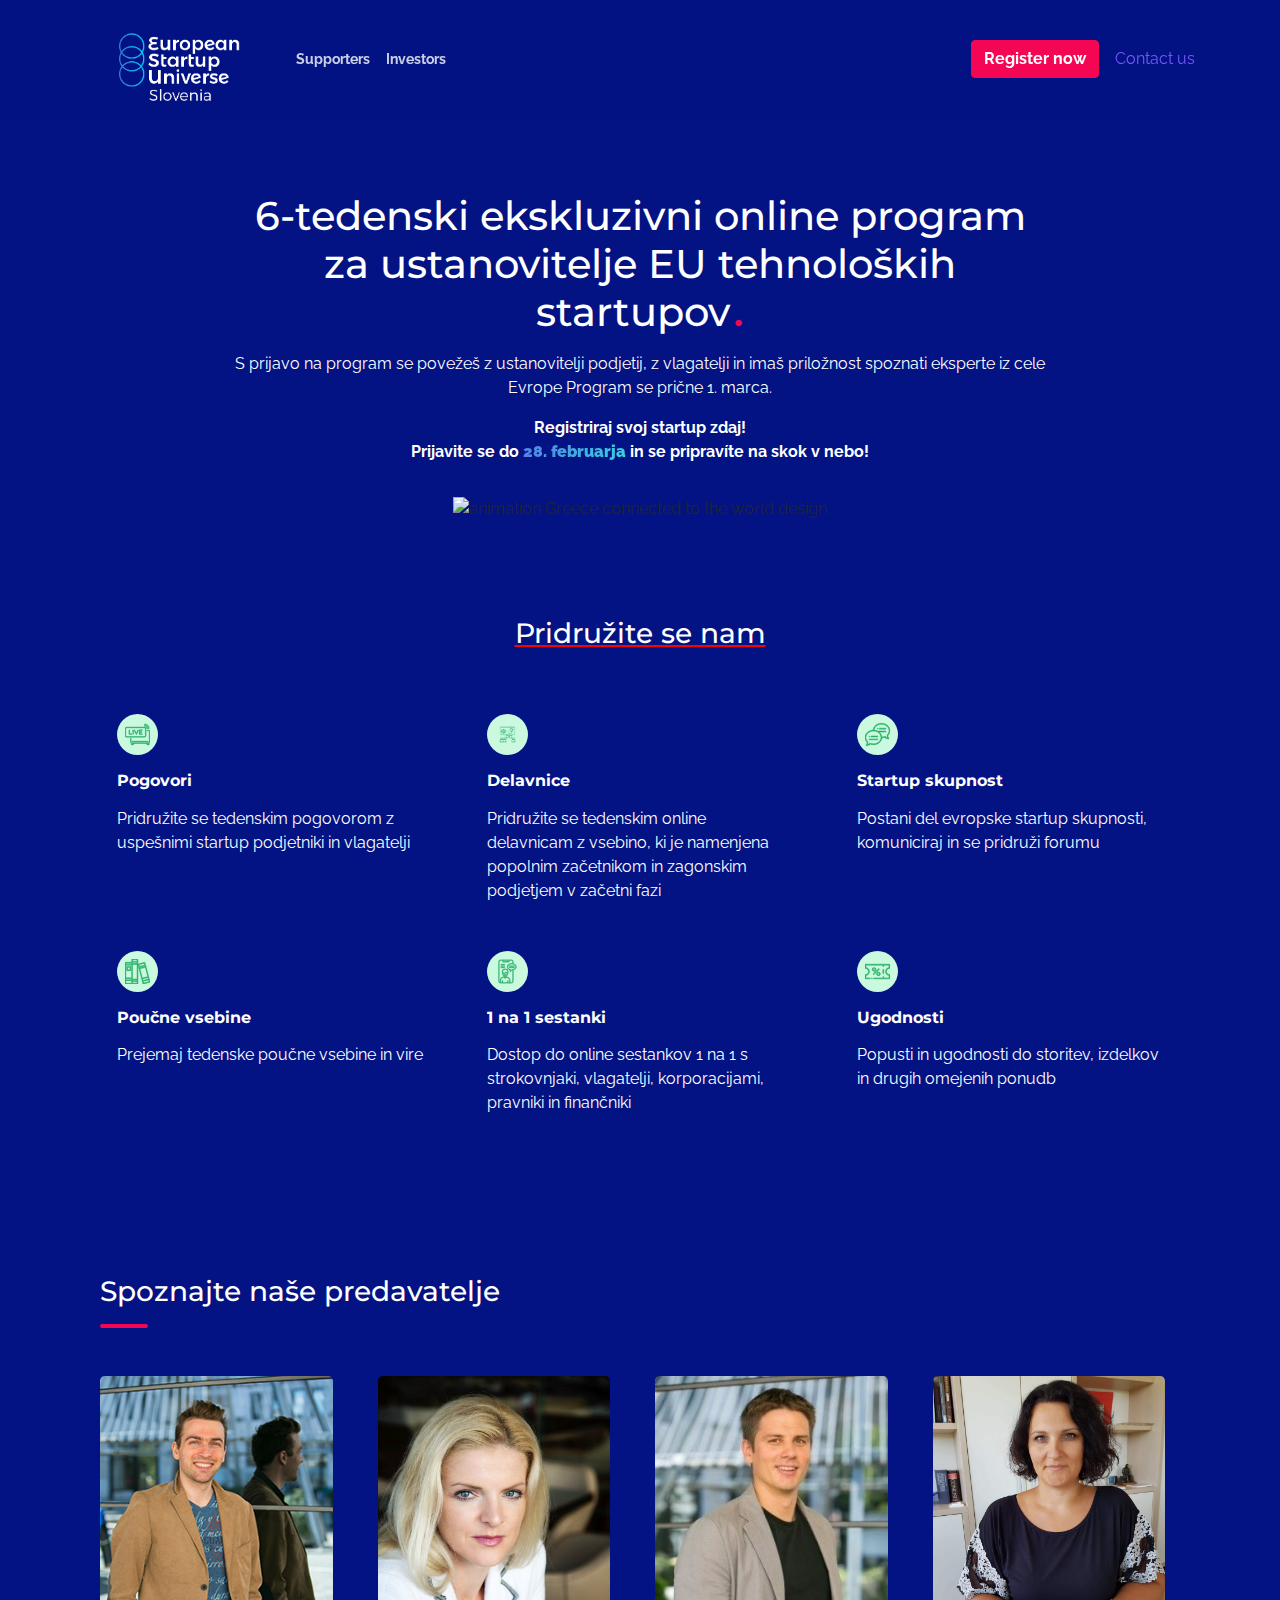
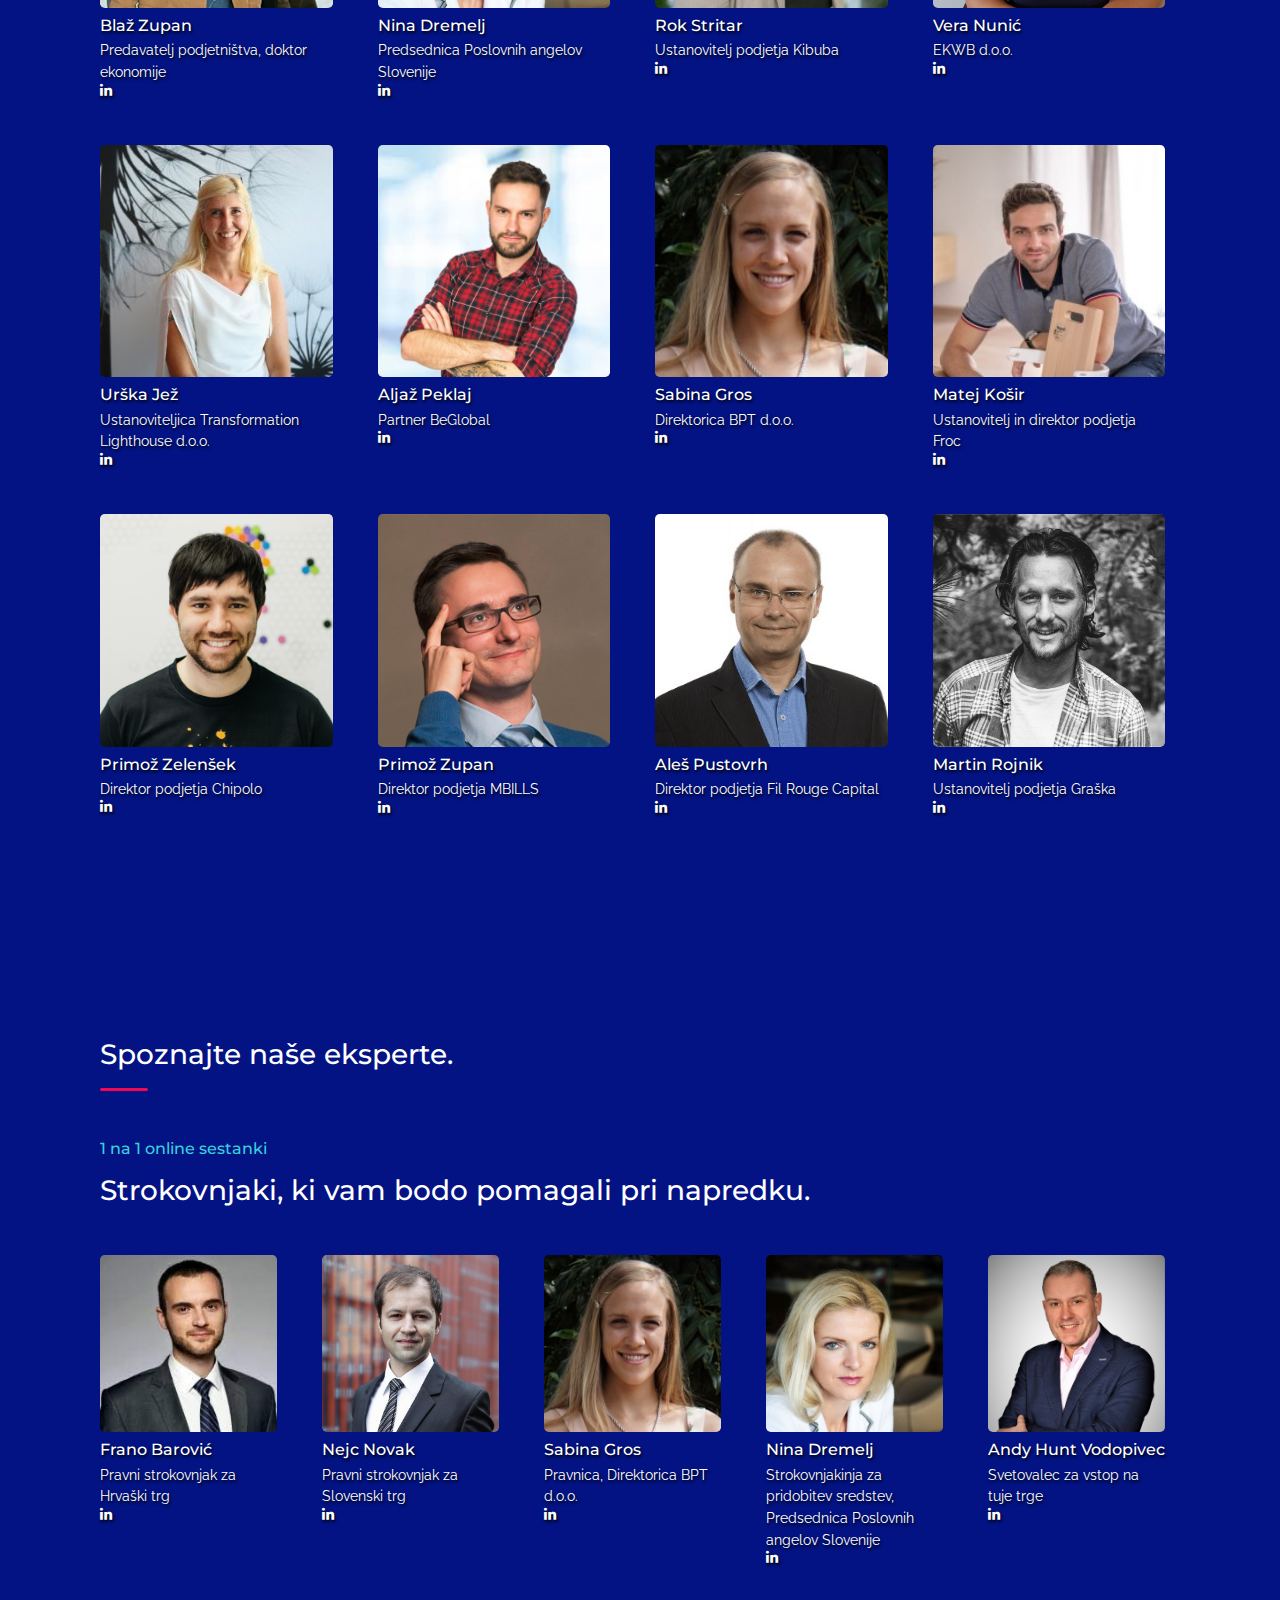
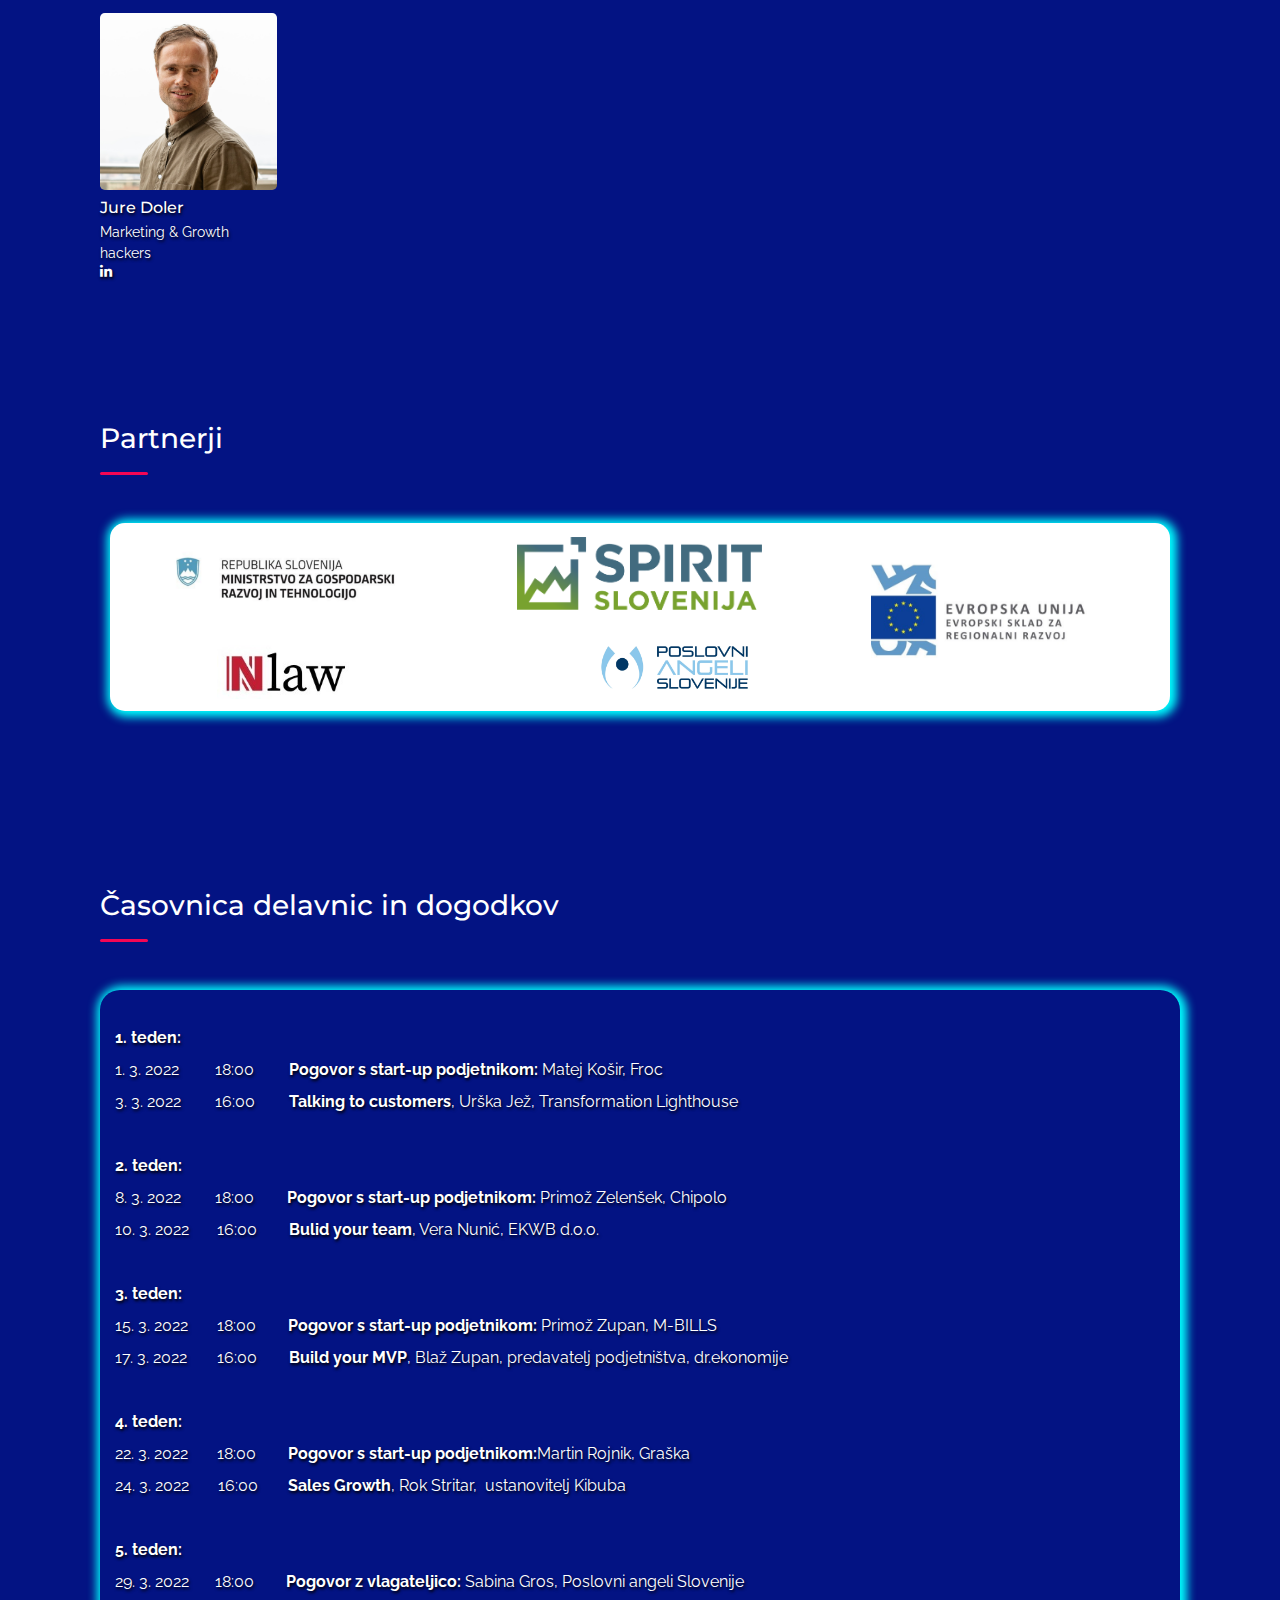
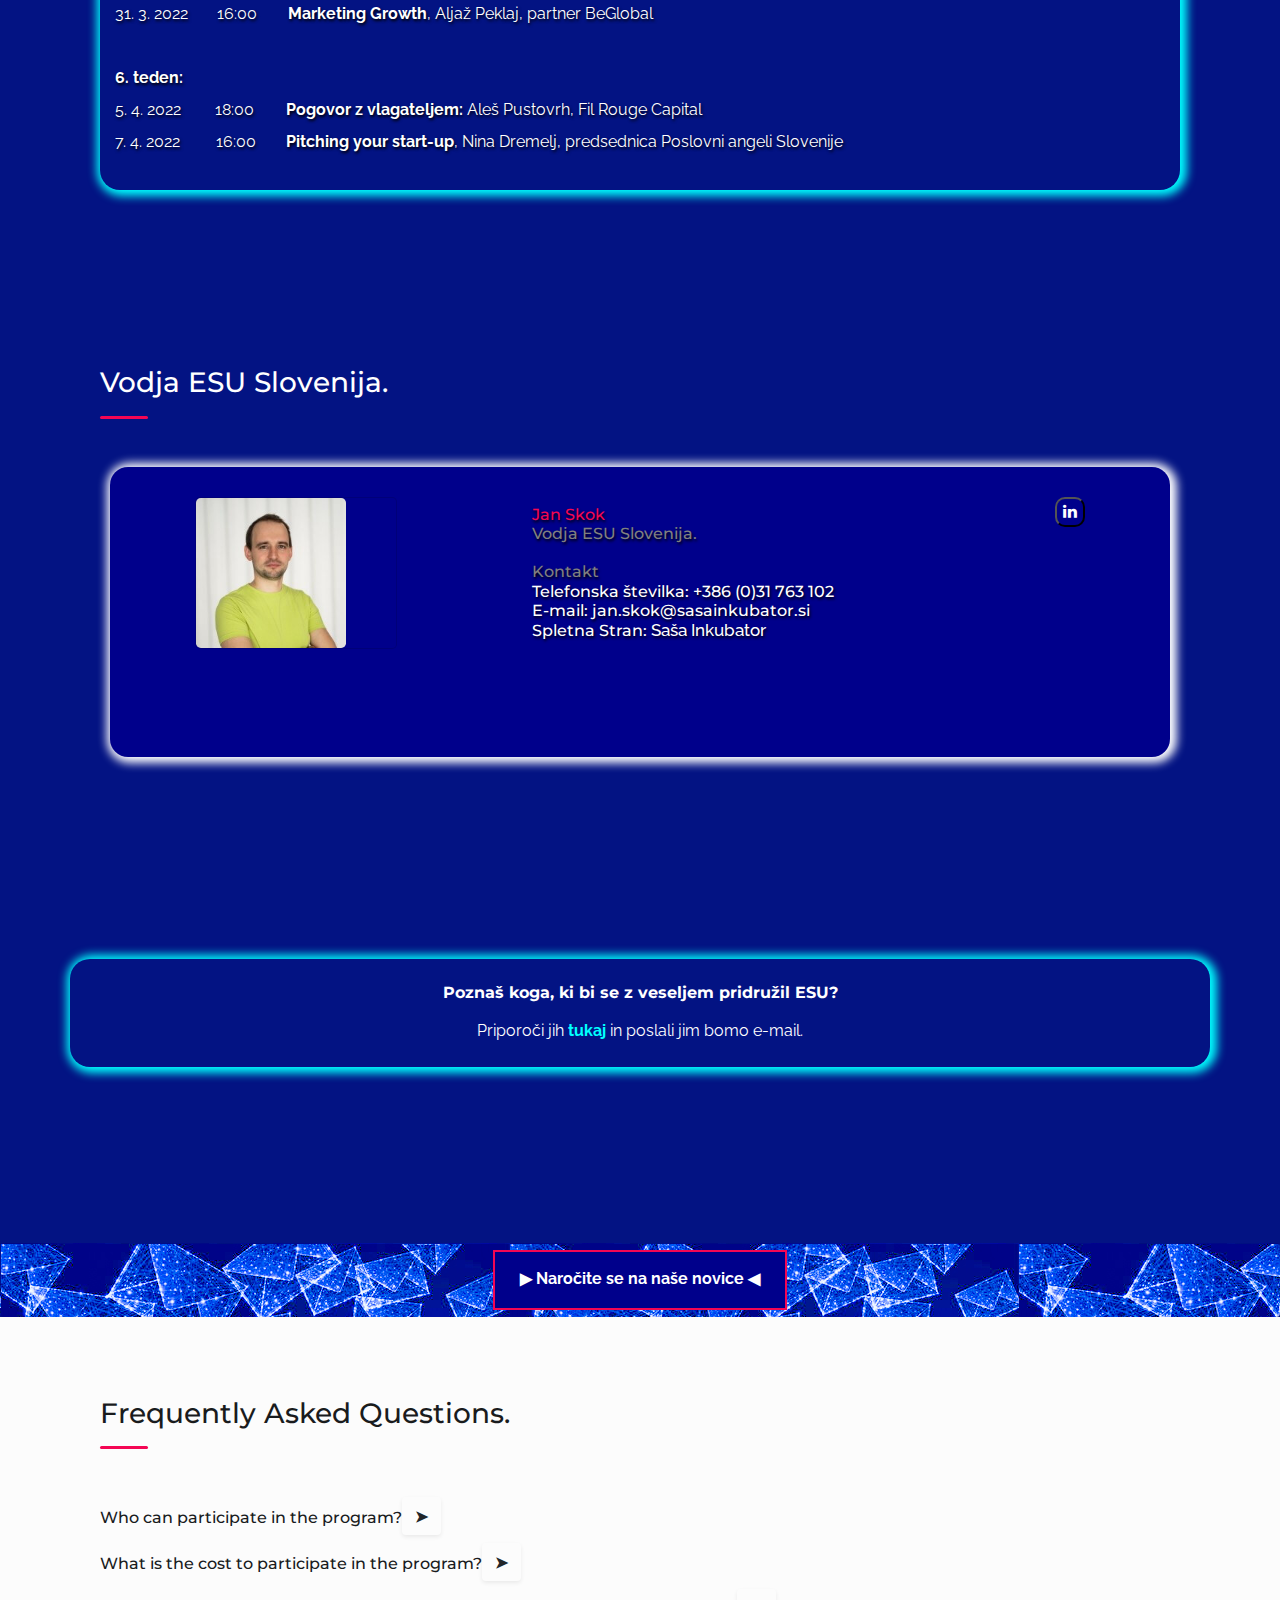
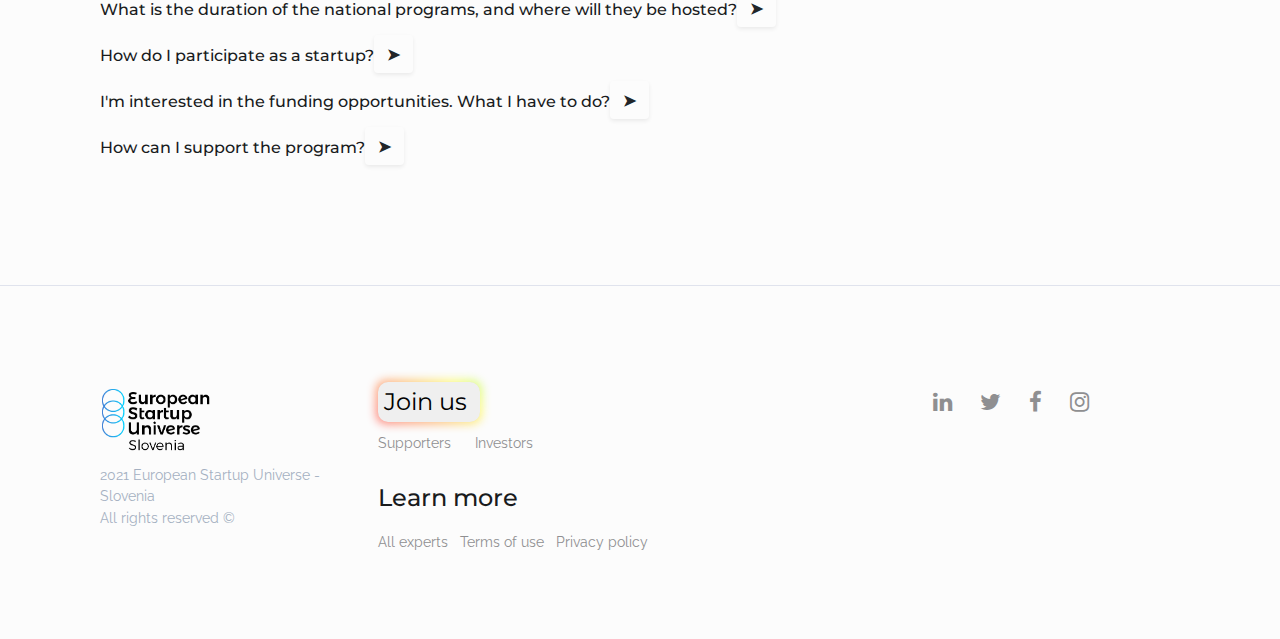
==== commit 266e16f2: "Update index.html" ====
--- a/index.html
+++ b/index.html
@@ -461,7 +461,7 @@
 
                     <div class="card-speaker bcontainer">
                         <a href="https://www.nlaw.co/" target="_blank"><img
-                                src="content/img/partners/Nlaw.jfif" style="padding-left: 10%;" class="img-fluid bimage"
+                                src="content/img/partners/Nlaw.jfif" style="padding-left: 30%;" class="img-fluid bimage"
                                 alt="Nlaw logo">
                             <div class="bmiddle">
 
@@ -485,7 +485,7 @@
                     </div>
                     <div class="card-speaker bcontainer">
                         <a href="https://poslovniangeli.si/" target="_blank"><img
-                                src="content/img/partners/PAS_logo_slo.jpg" style="padding-left: 10%;" class="img-fluid bimage"
+                                src="content/img/partners/PAS_logo_slo.jpg" style="padding-left: 30%;" class="img-fluid bimage"
                                 alt="Poslovni angeli logo">
                             <div class="bmiddle">
 
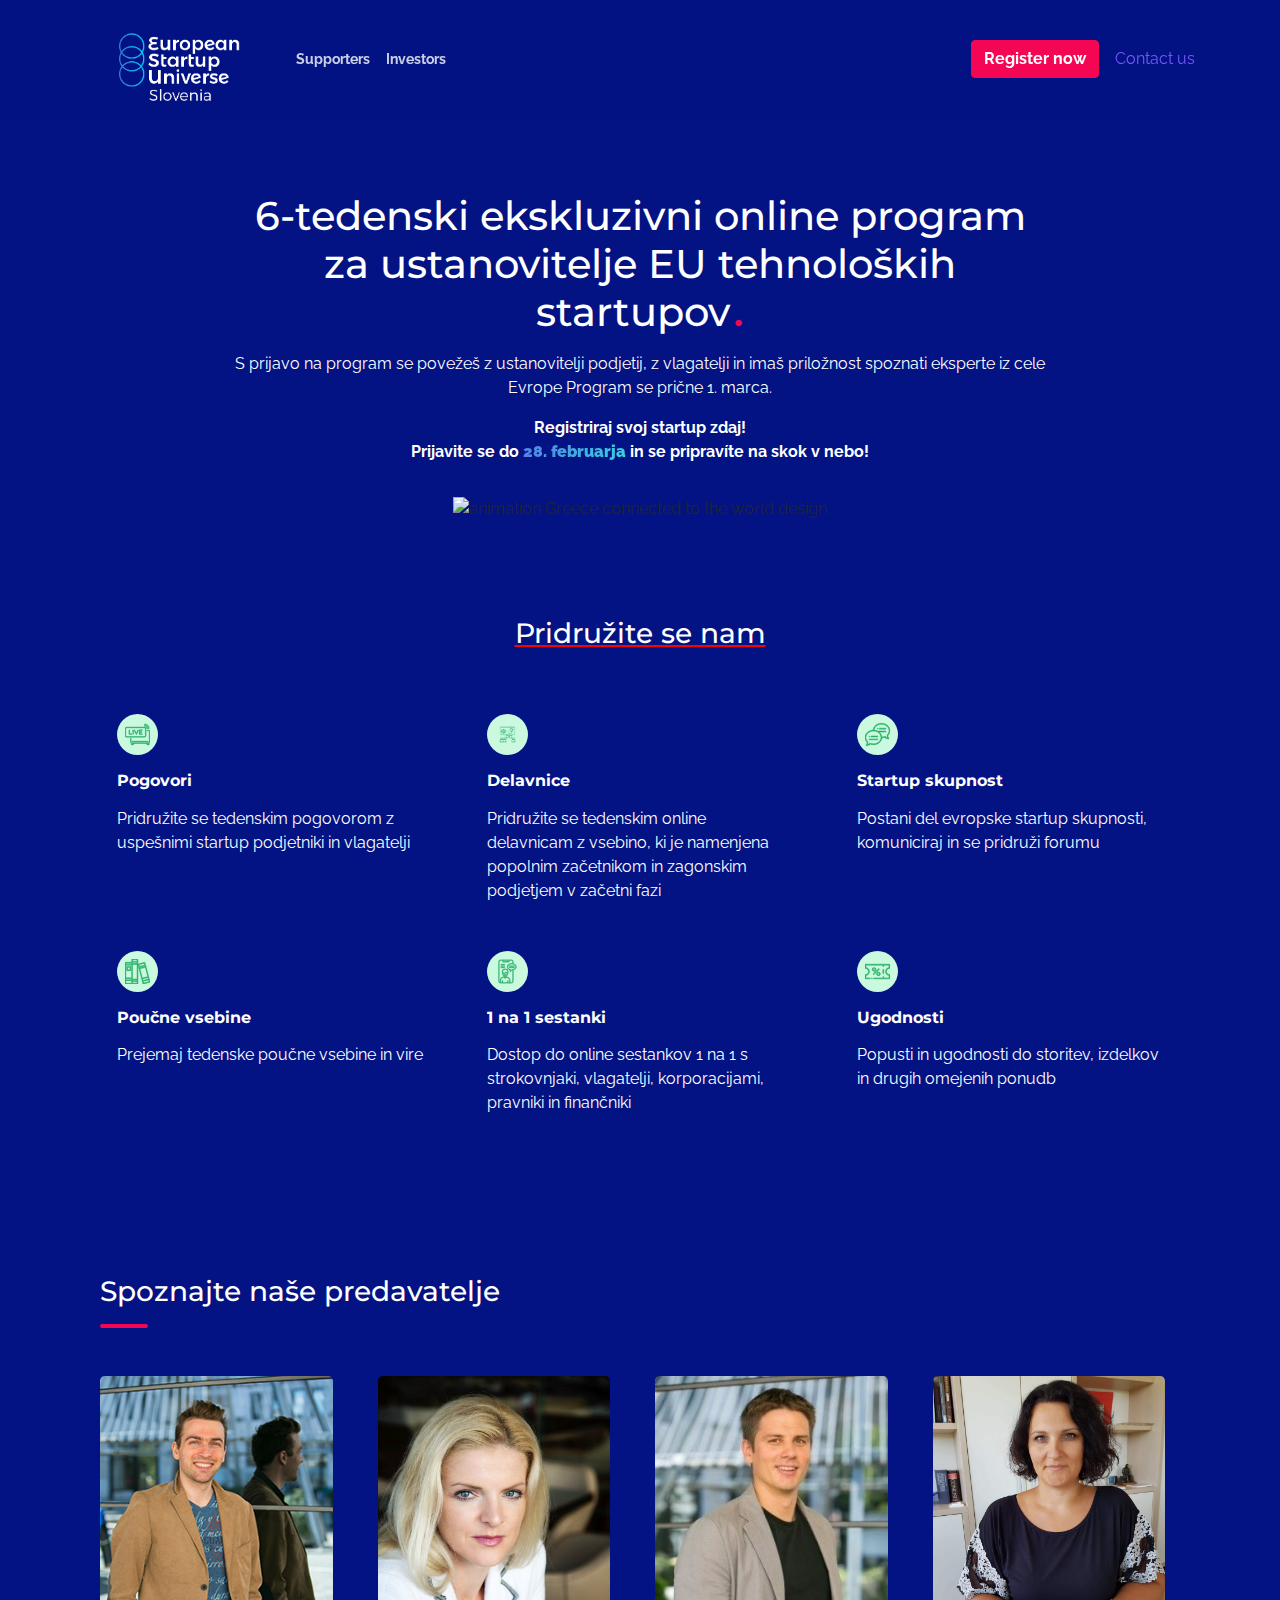
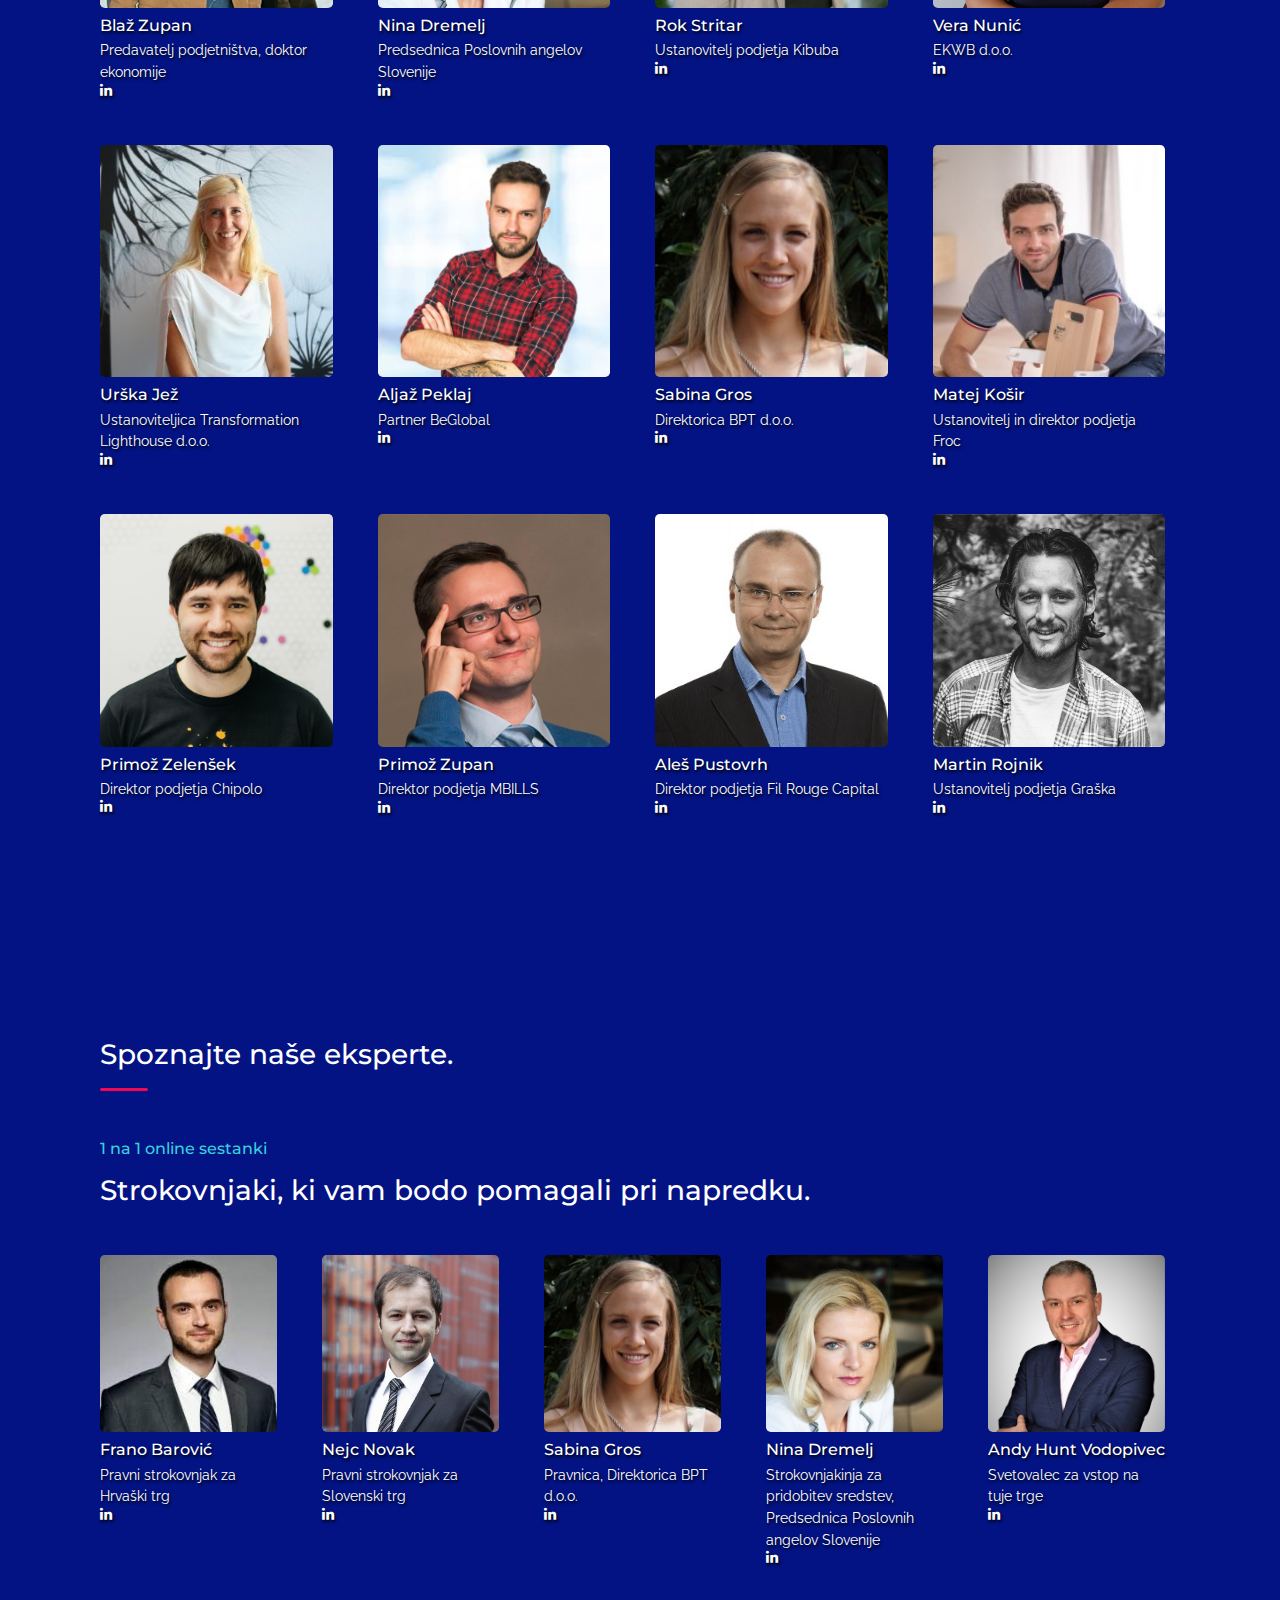
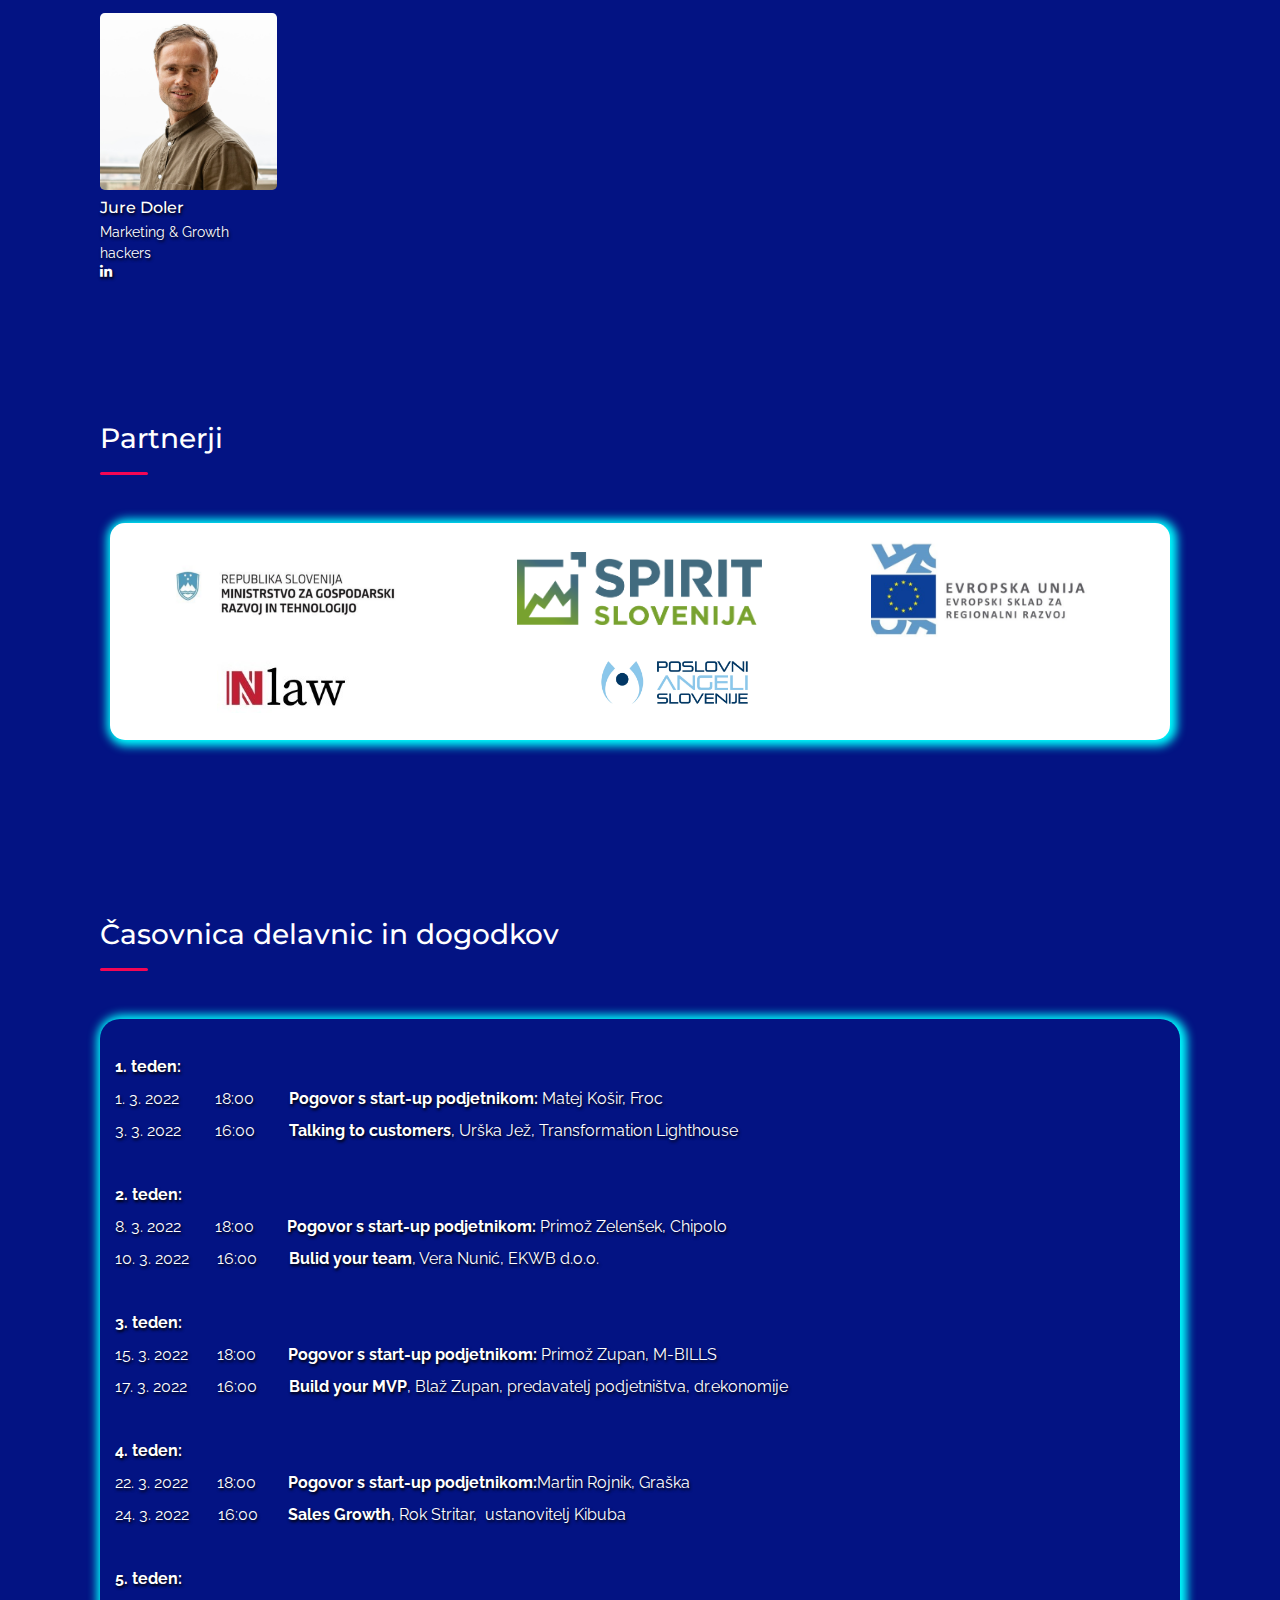
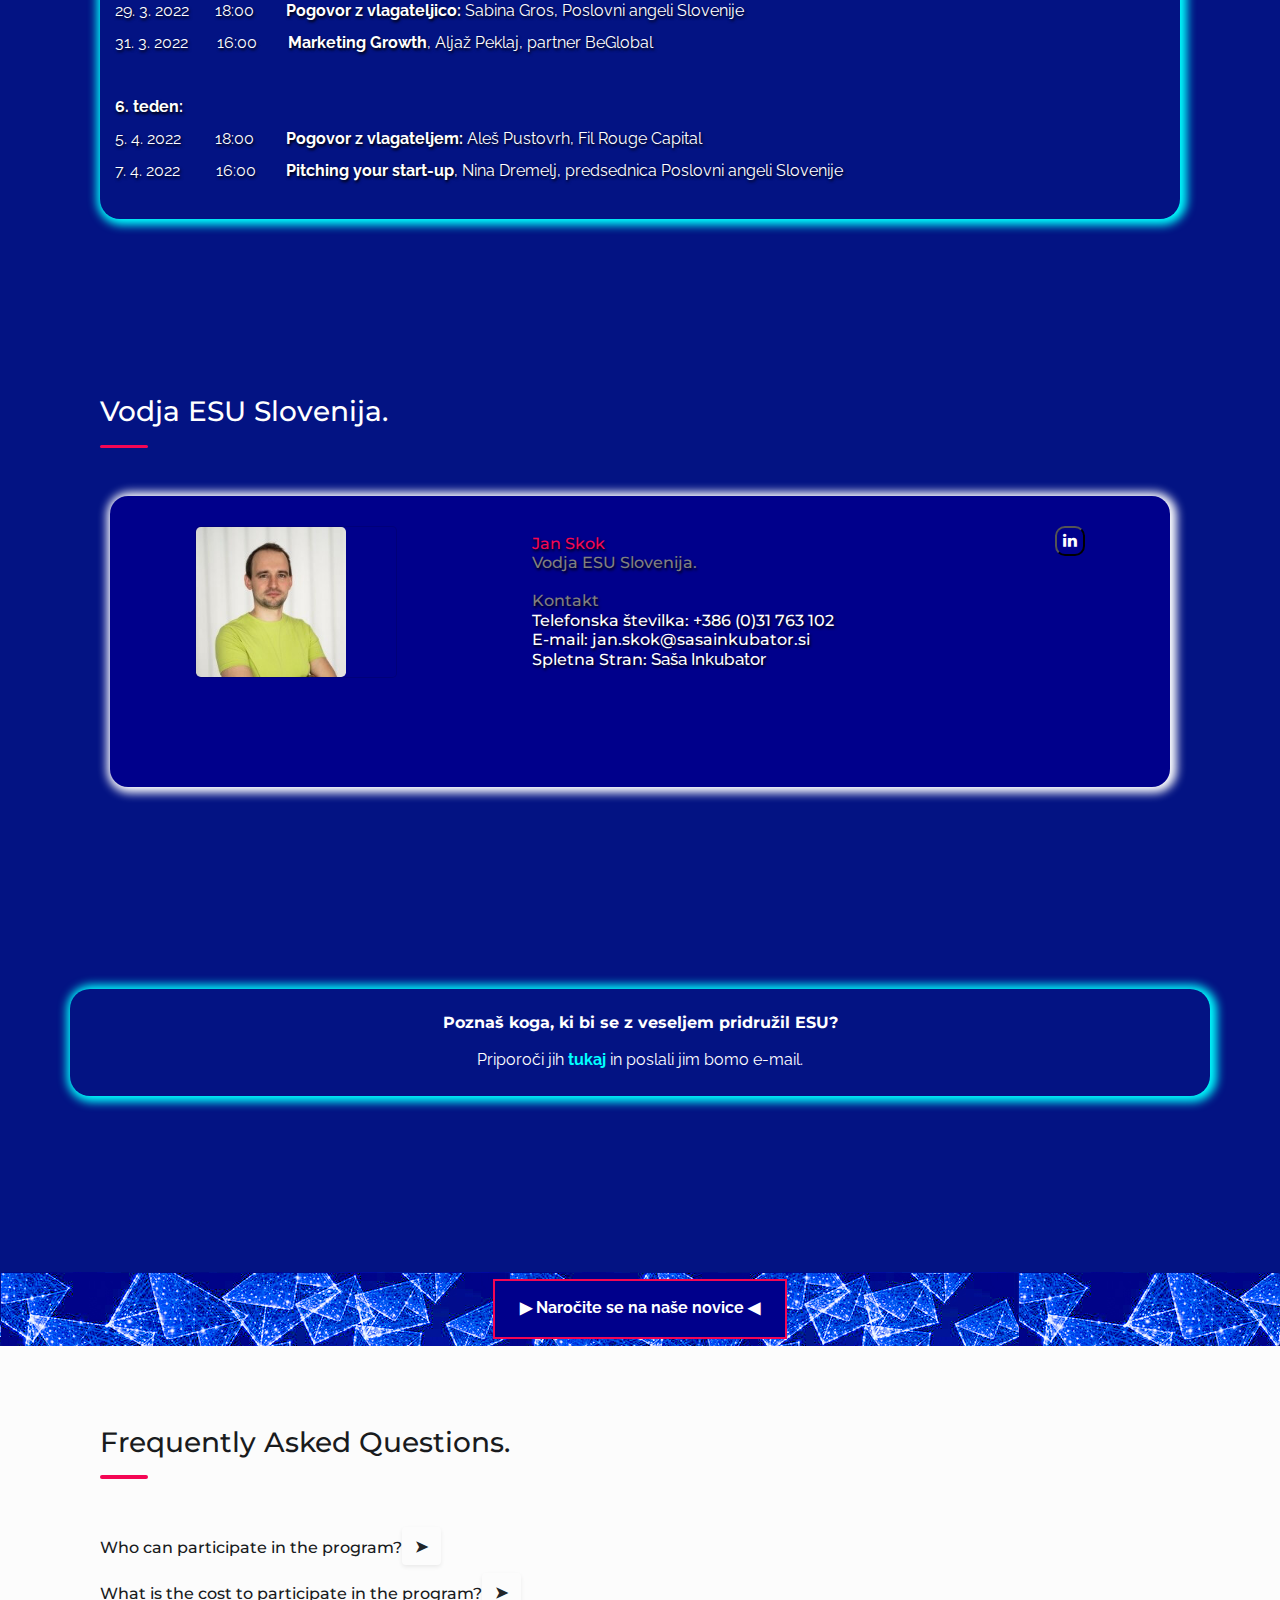
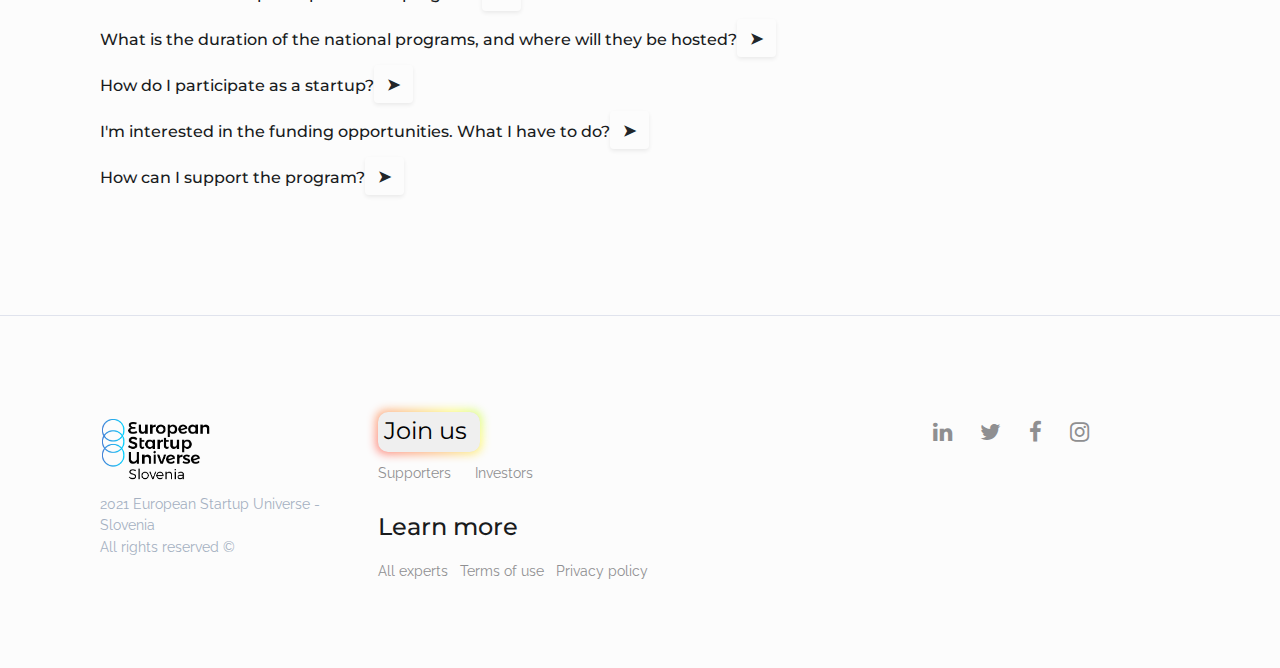
==== commit 60451fec: "Update index.html" ====
--- a/index.html
+++ b/index.html
@@ -507,6 +507,15 @@
                         </a>
                     </div>
 
+                    <div class="gcolumn">
+                    <div class="card-speaker bcontainer">
+                        <a><img src="content/img/partners/white.png" class="img-fluid bimage"
+                                alt="/">
+                            <div class="bmiddle">
+
+                            </div>
+                        </a>
+                    </div>
                 </div>
 
             </div>
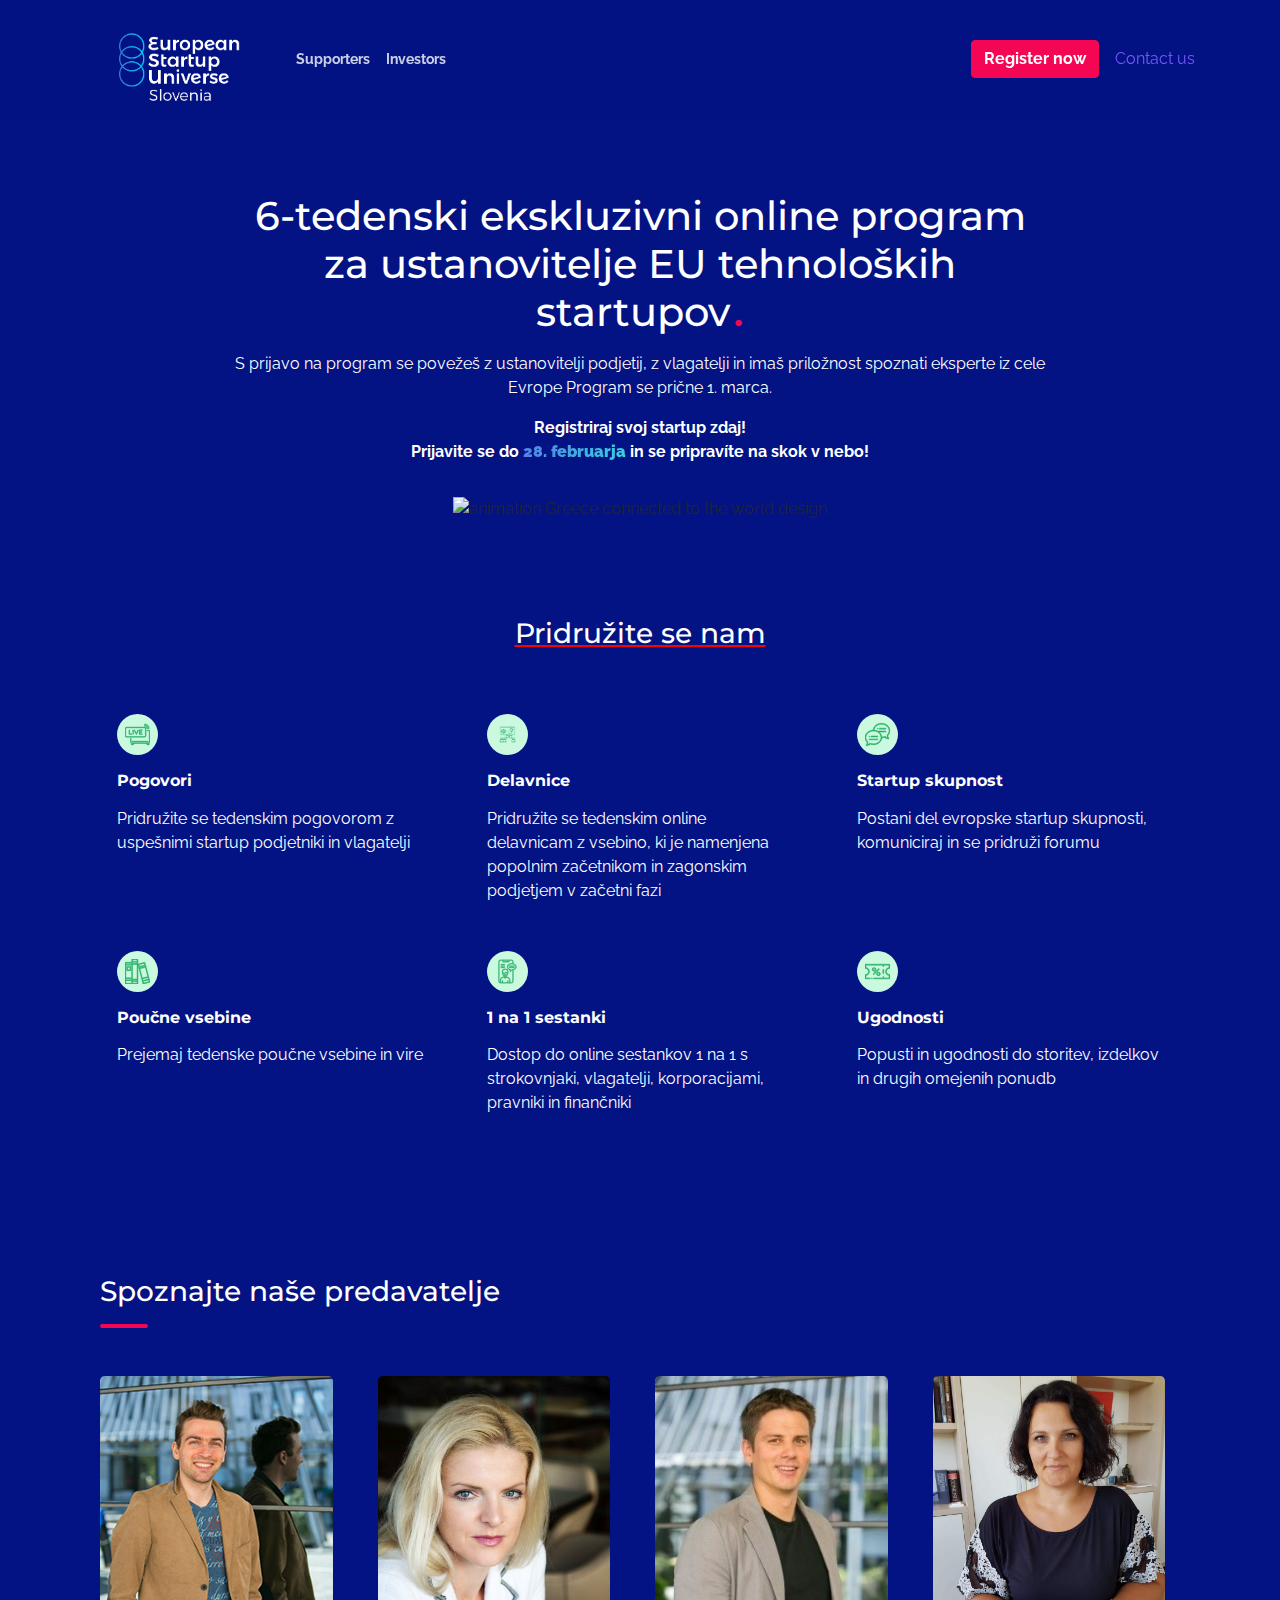
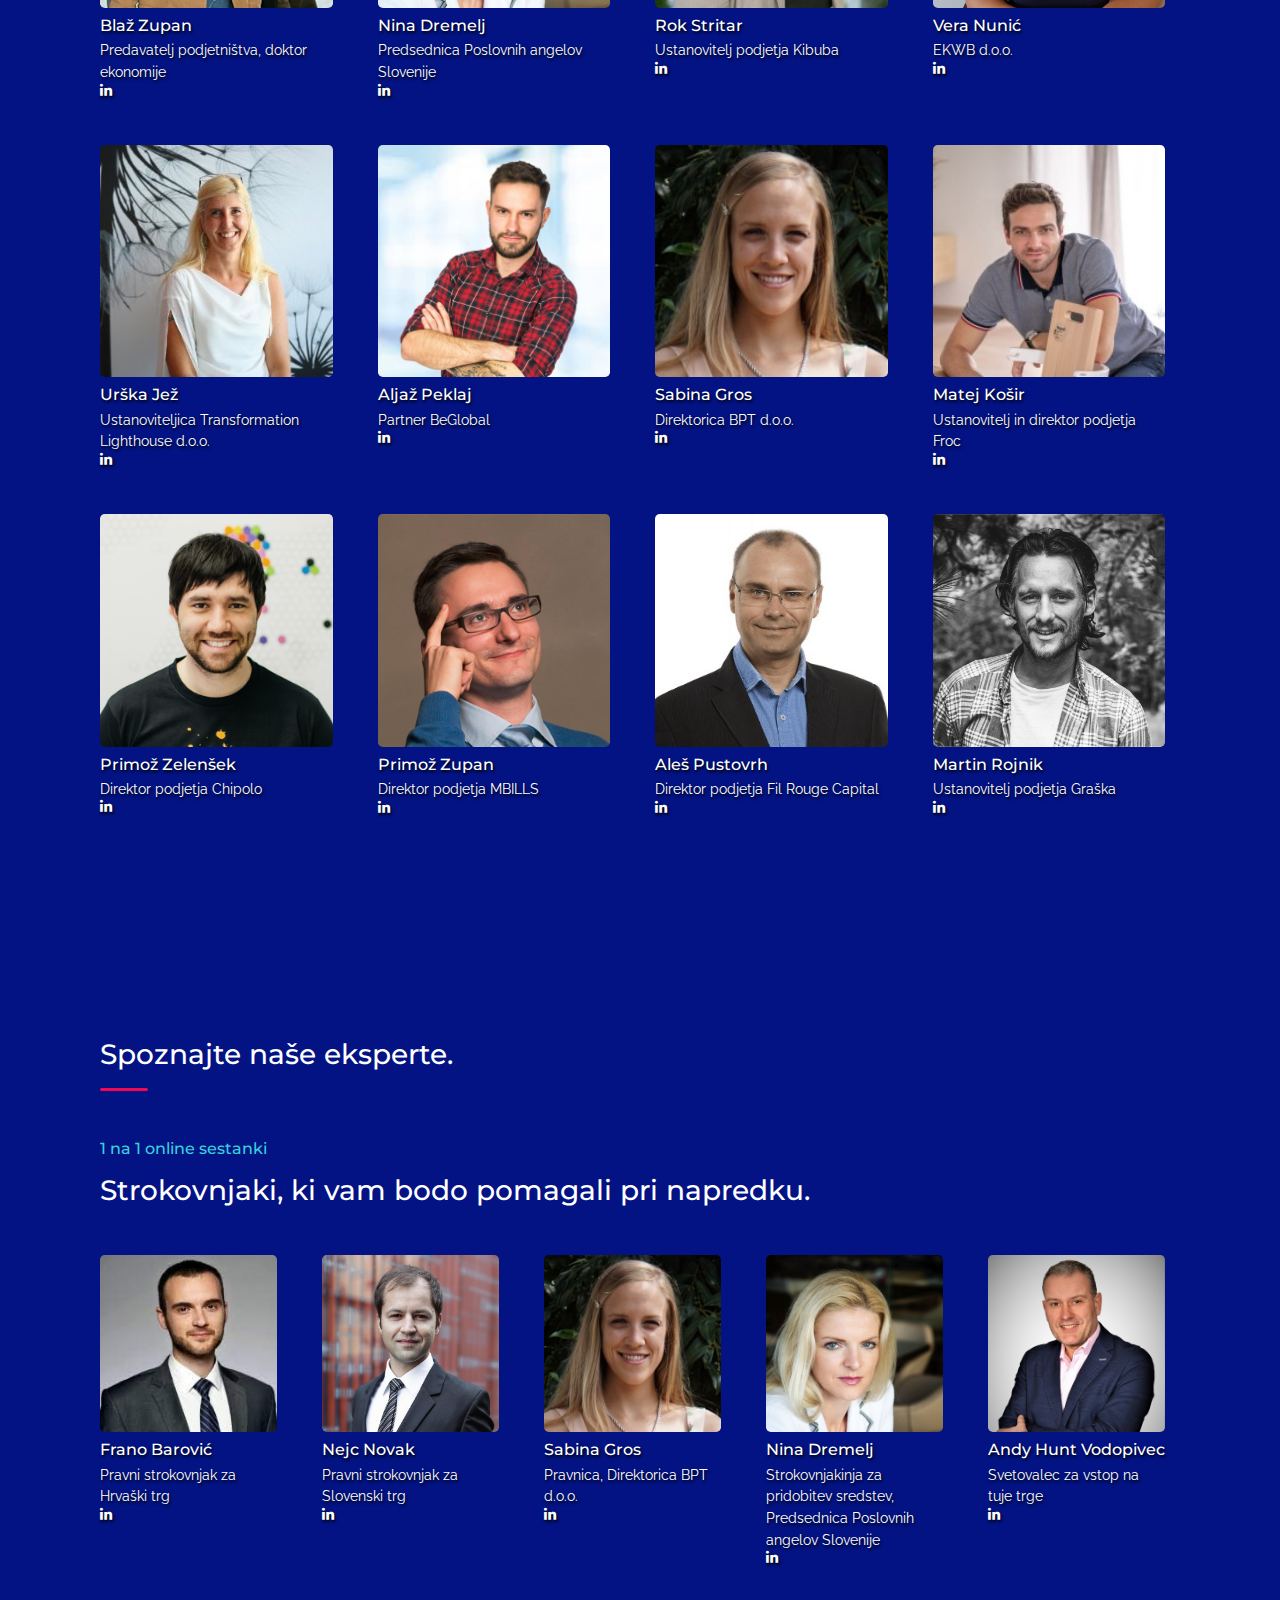
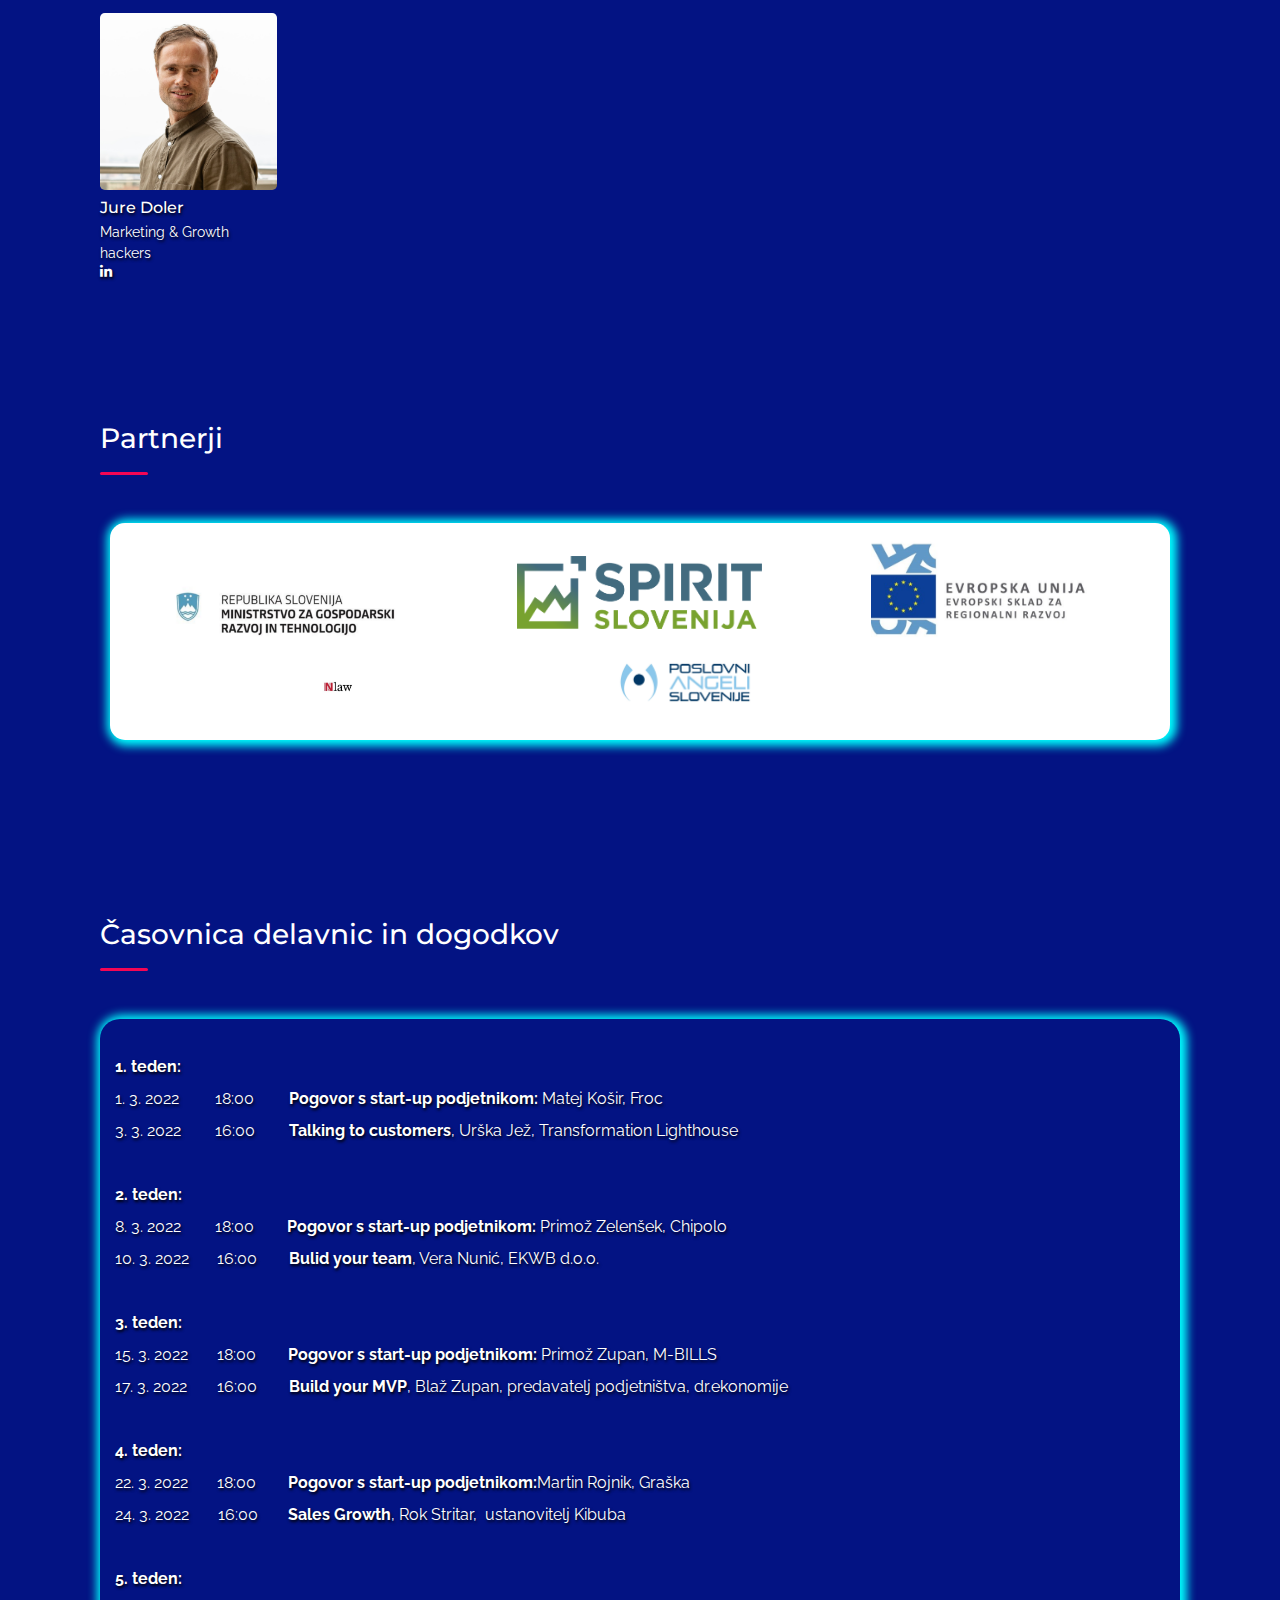
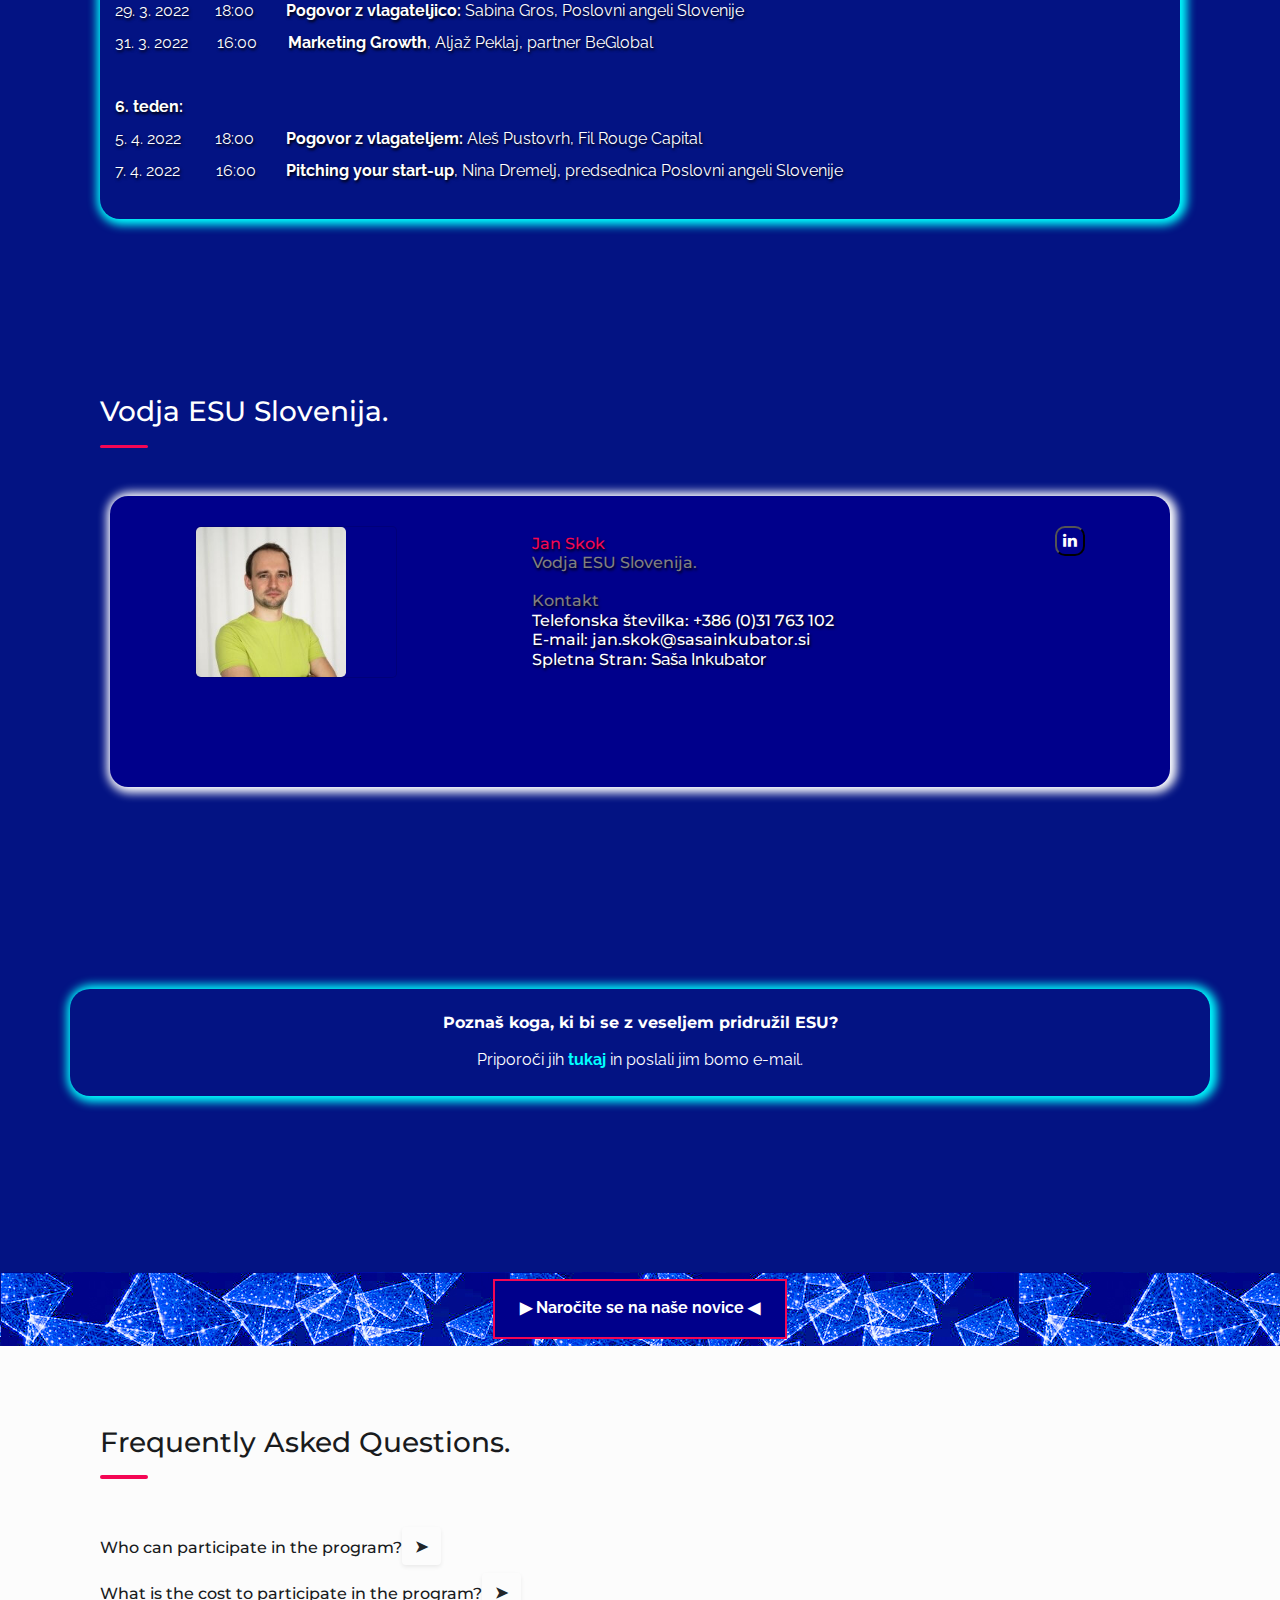
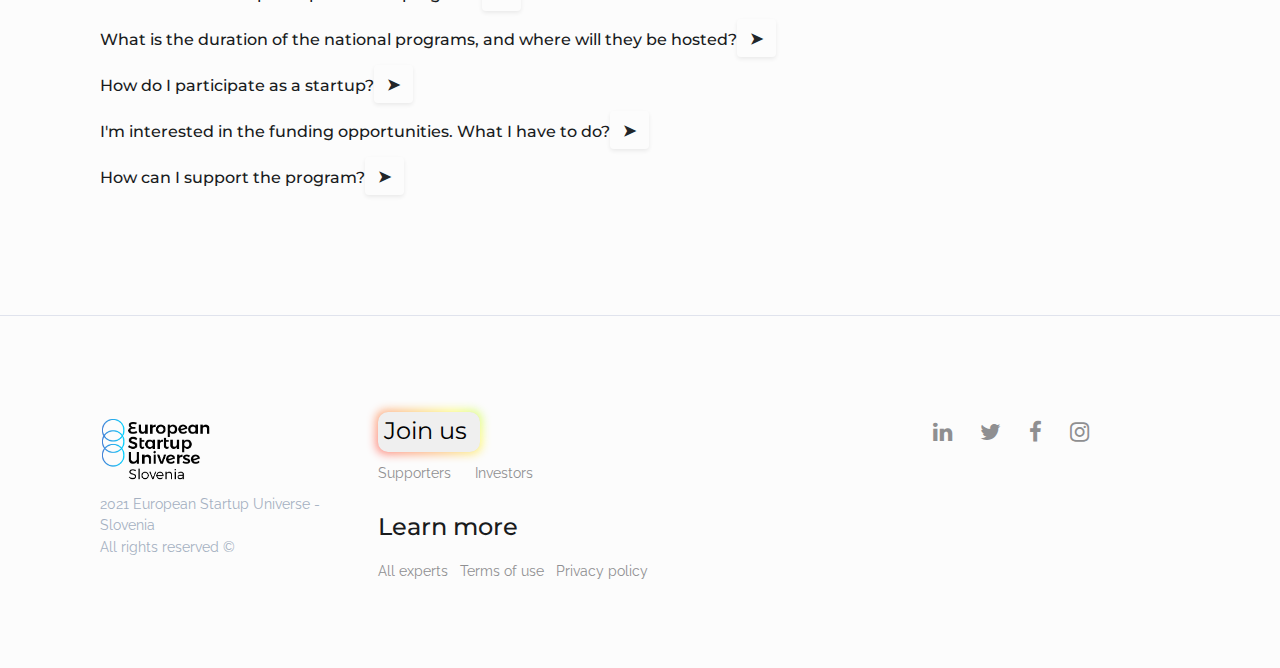
==== commit b548150b: "Update index.html" ====
--- a/index.html
+++ b/index.html
@@ -461,7 +461,7 @@
 
                     <div class="card-speaker bcontainer">
                         <a href="https://www.nlaw.co/" target="_blank"><img
-                                src="content/img/partners/Nlaw.jfif" style="padding-left: 30%;" class="img-fluid bimage"
+                                src="content/img/partners/Nlaw.jfif" style="padding-left: 80%;" class="img-fluid bimage"
                                 alt="Nlaw logo">
                             <div class="bmiddle">
 
@@ -485,7 +485,7 @@
                     </div>
                     <div class="card-speaker bcontainer">
                         <a href="https://poslovniangeli.si/" target="_blank"><img
-                                src="content/img/partners/PAS_logo_slo.jpg" style="padding-left: 30%;" class="img-fluid bimage"
+                                src="content/img/partners/PAS_logo_slo.jpg" style="padding-left: 38%;" class="img-fluid bimage"
                                 alt="Poslovni angeli logo">
                             <div class="bmiddle">
 
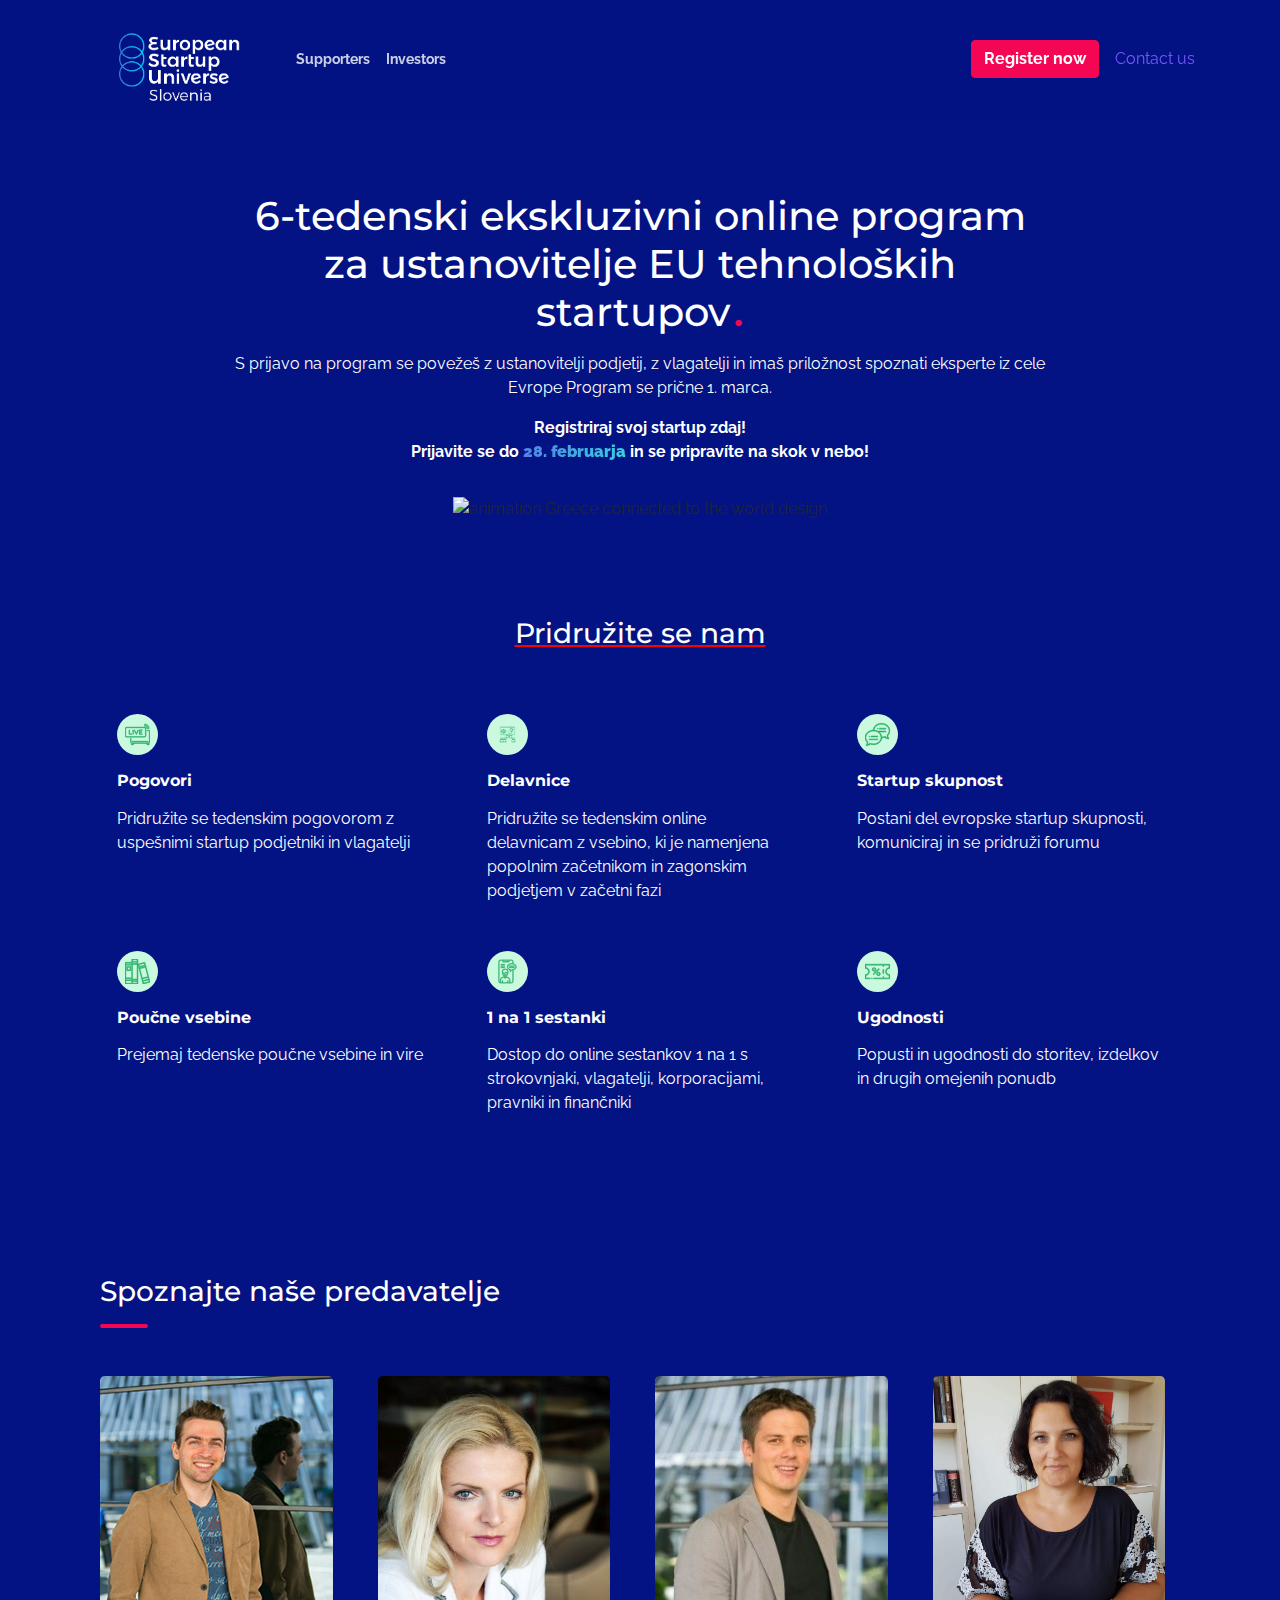
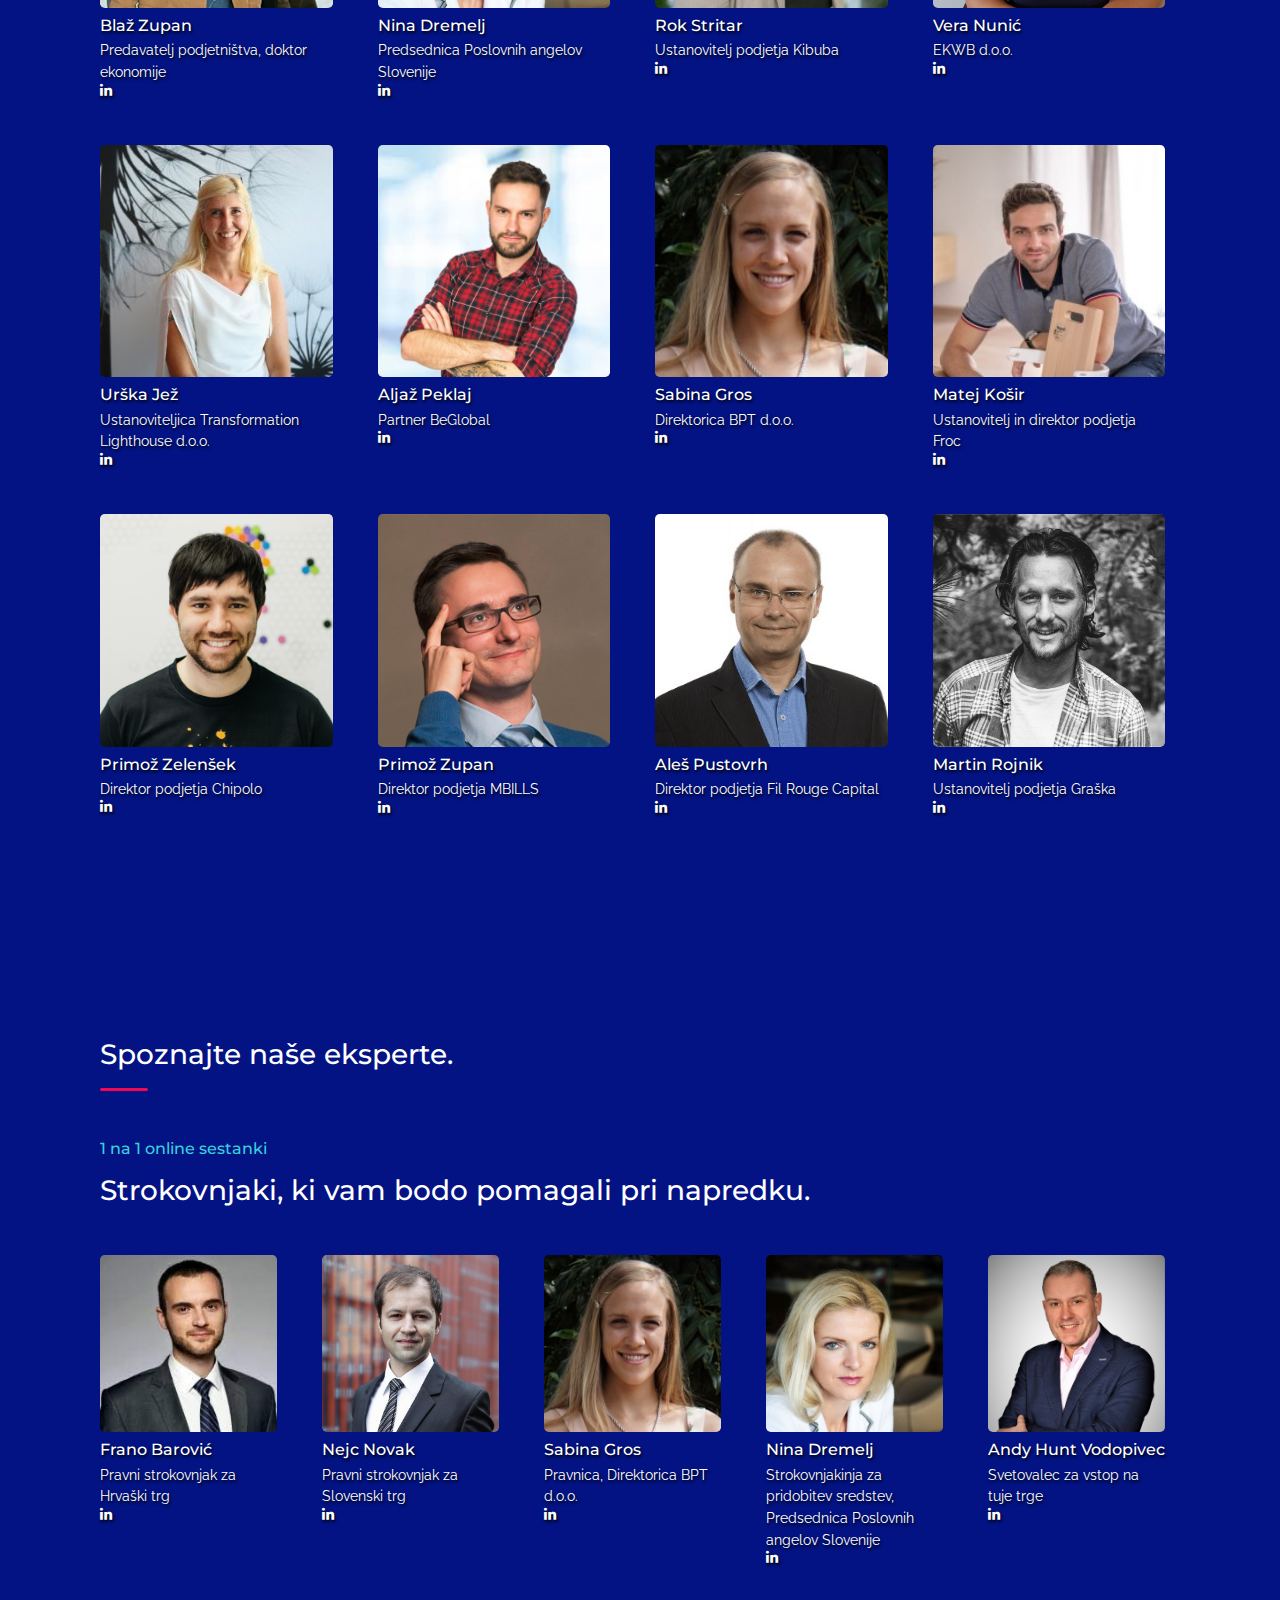
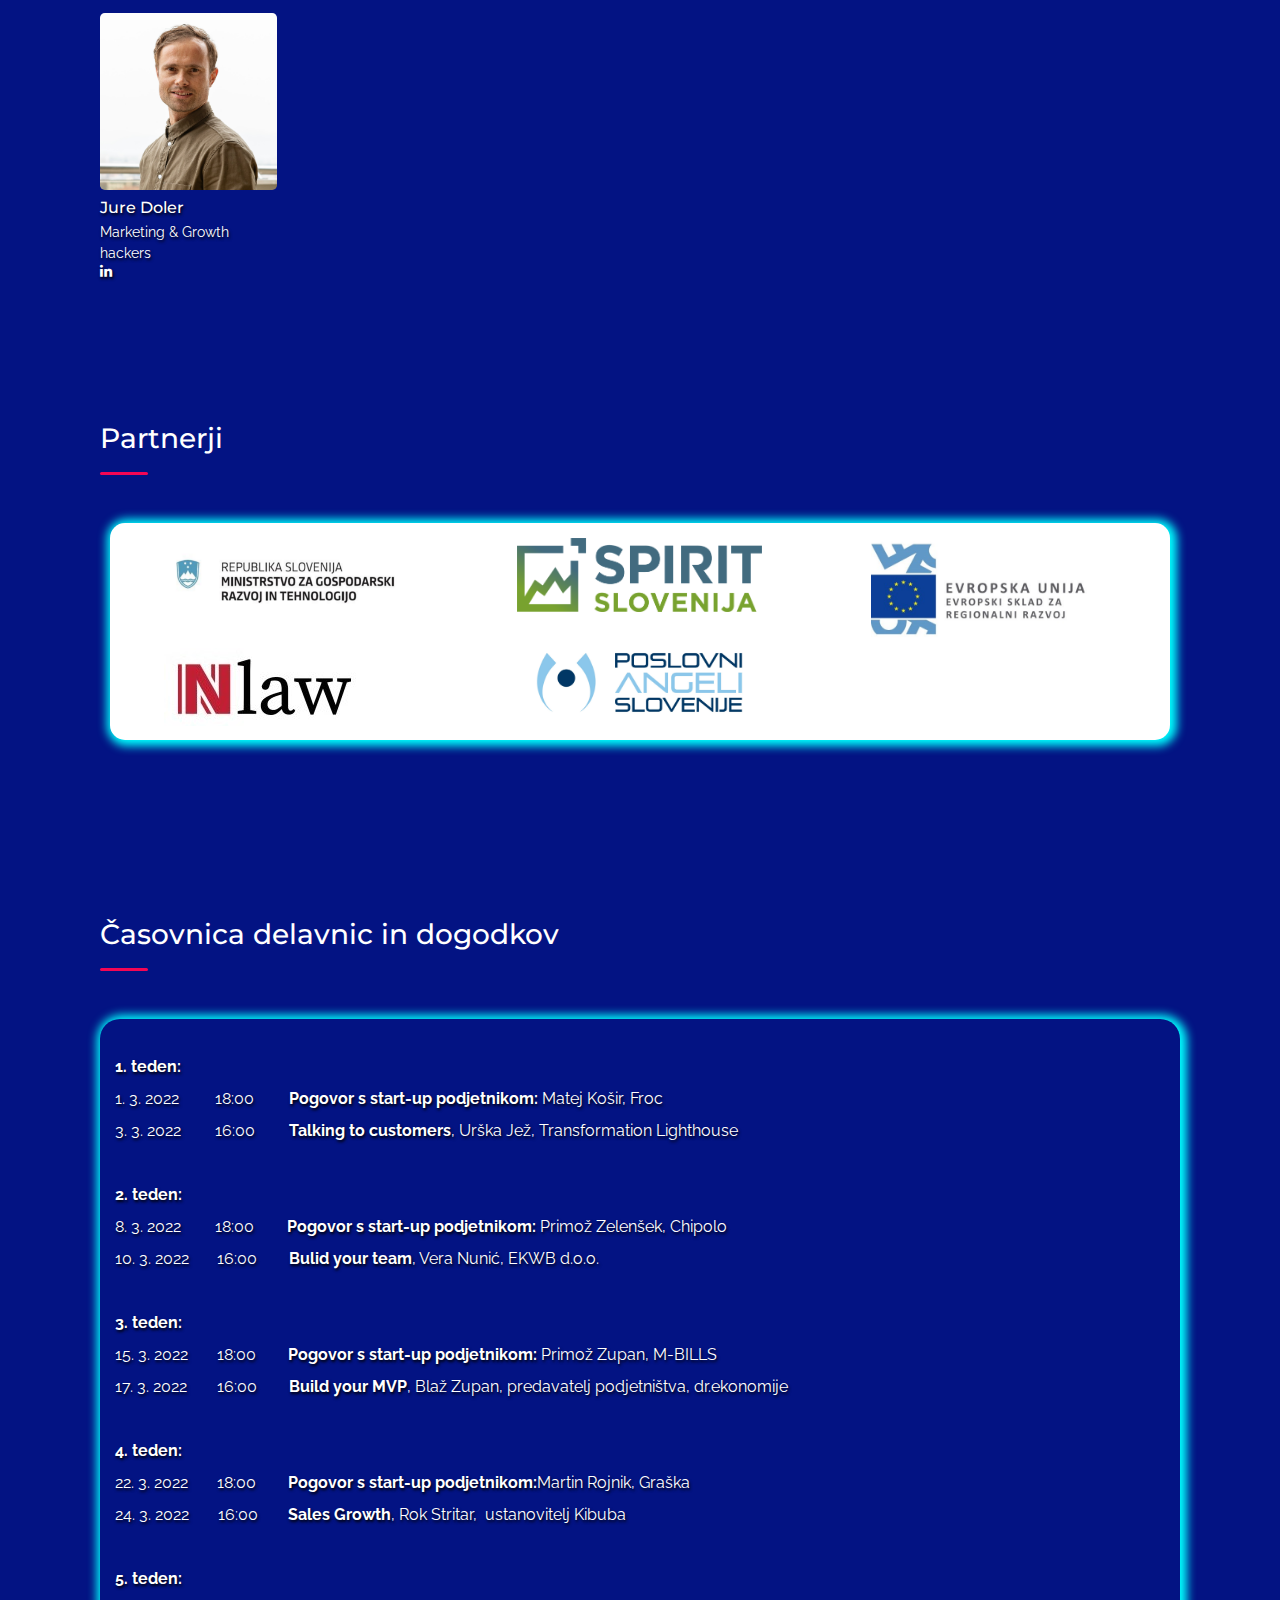
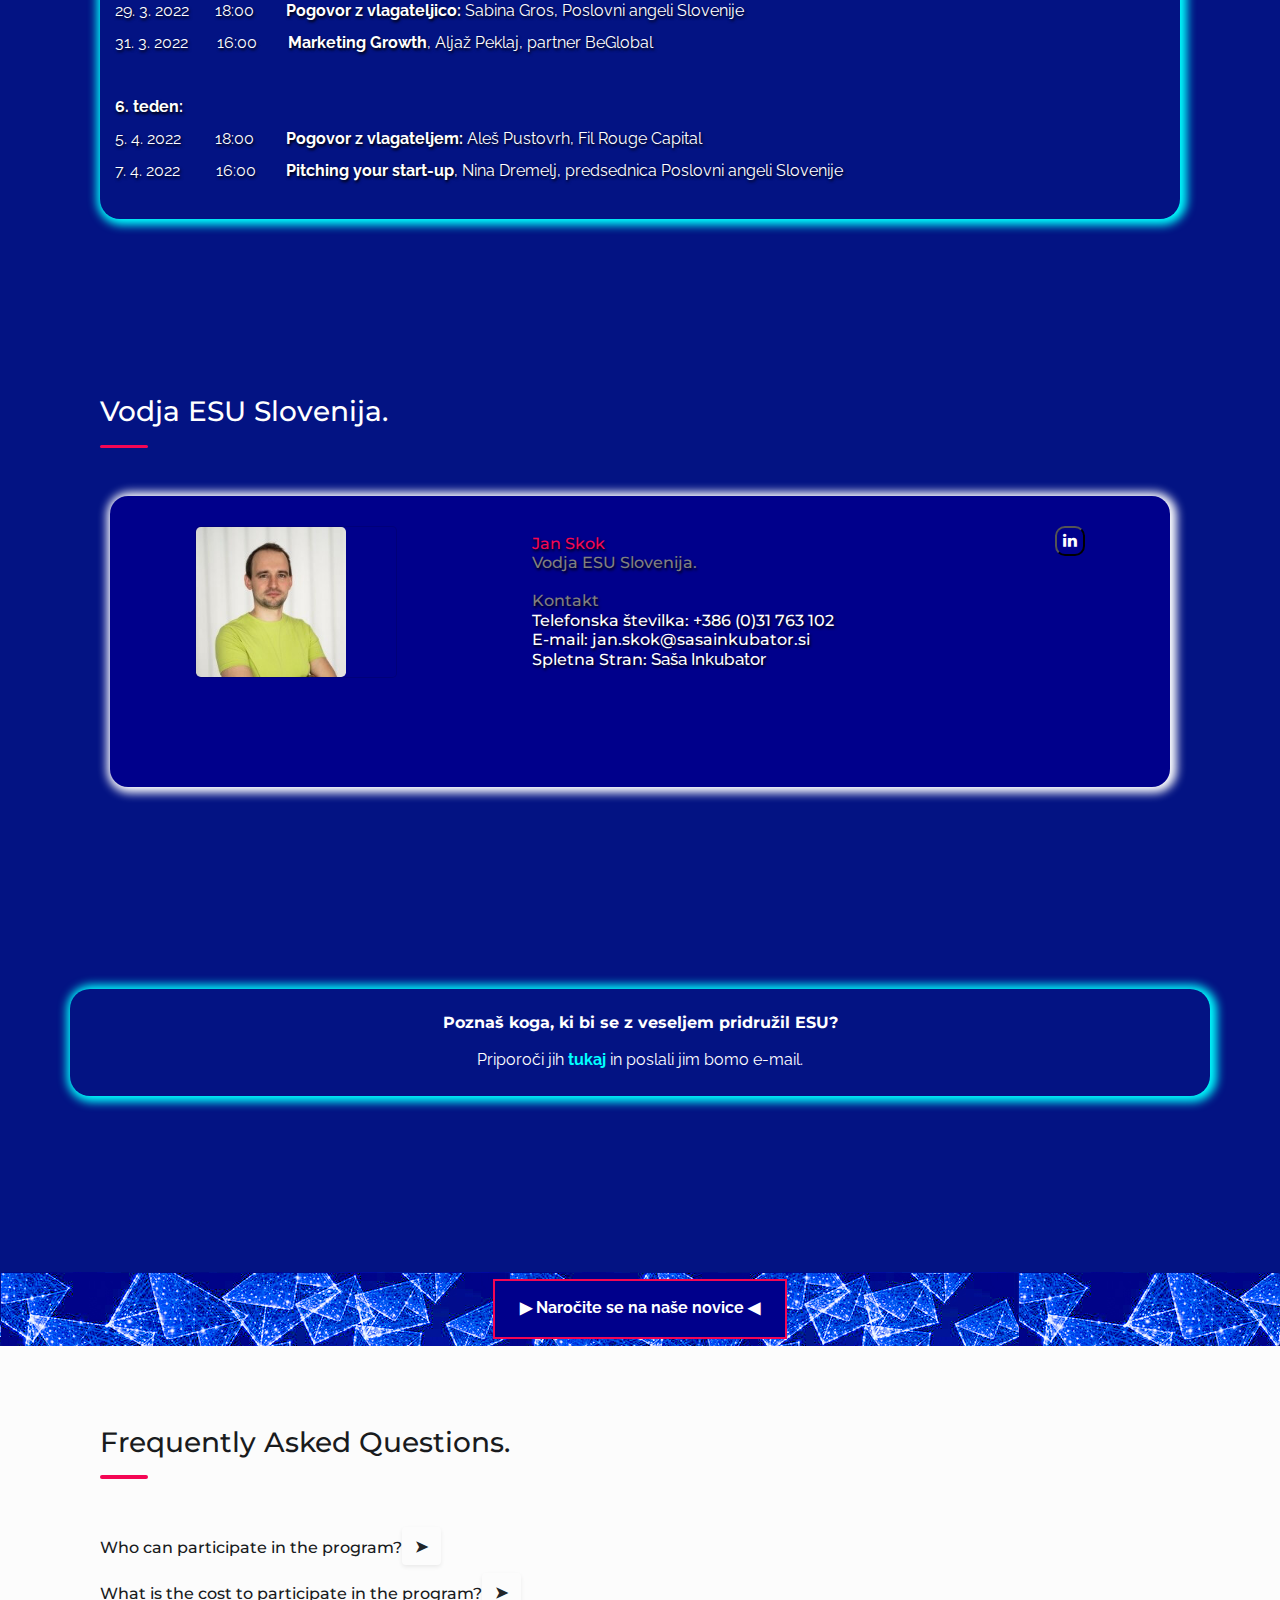
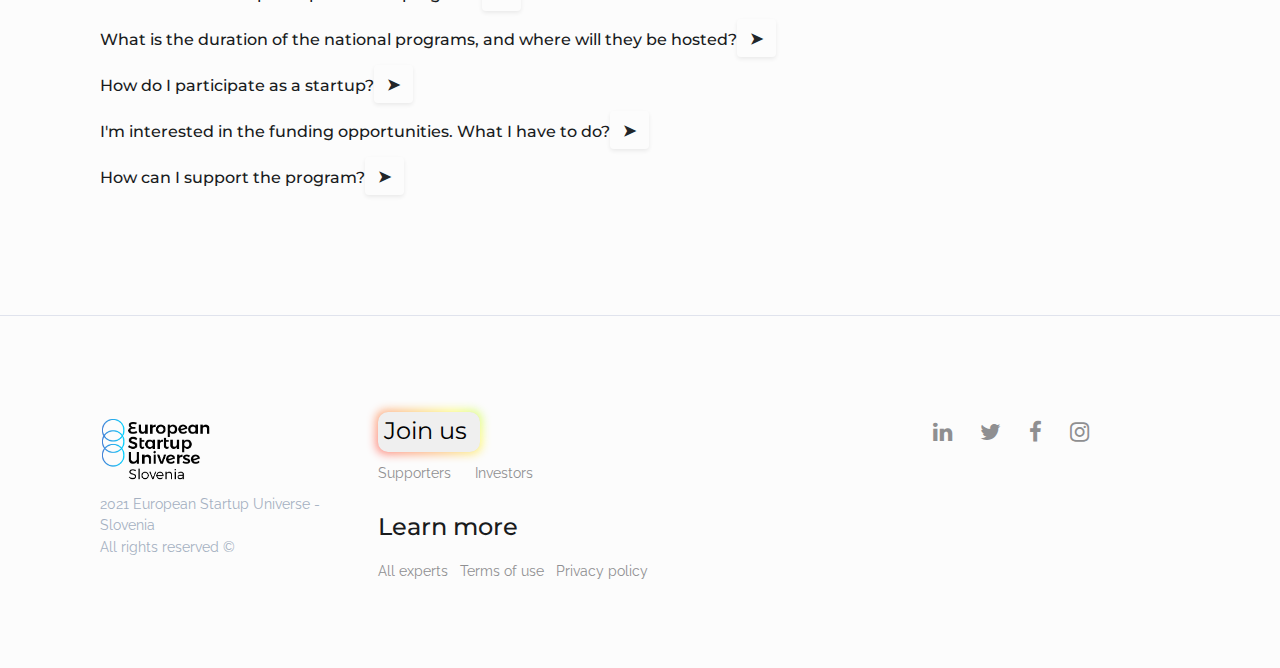
==== commit 4cd3c077: "Update index.html" ====
--- a/index.html
+++ b/index.html
@@ -461,7 +461,7 @@
 
                     <div class="card-speaker bcontainer">
                         <a href="https://www.nlaw.co/" target="_blank"><img
-                                src="content/img/partners/Nlaw.jfif" style="padding-left: 80%;" class="img-fluid bimage"
+                                src="content/img/partners/Nlaw.jfif"  class="img-fluid bimage"
                                 alt="Nlaw logo">
                             <div class="bmiddle">
 
@@ -485,7 +485,7 @@
                     </div>
                     <div class="card-speaker bcontainer">
                         <a href="https://poslovniangeli.si/" target="_blank"><img
-                                src="content/img/partners/PAS_logo_slo.jpg" style="padding-left: 38%;" class="img-fluid bimage"
+                                src="content/img/partners/PAS_logo_slo.jpg" class="img-fluid bimage"
                                 alt="Poslovni angeli logo">
                             <div class="bmiddle">
 
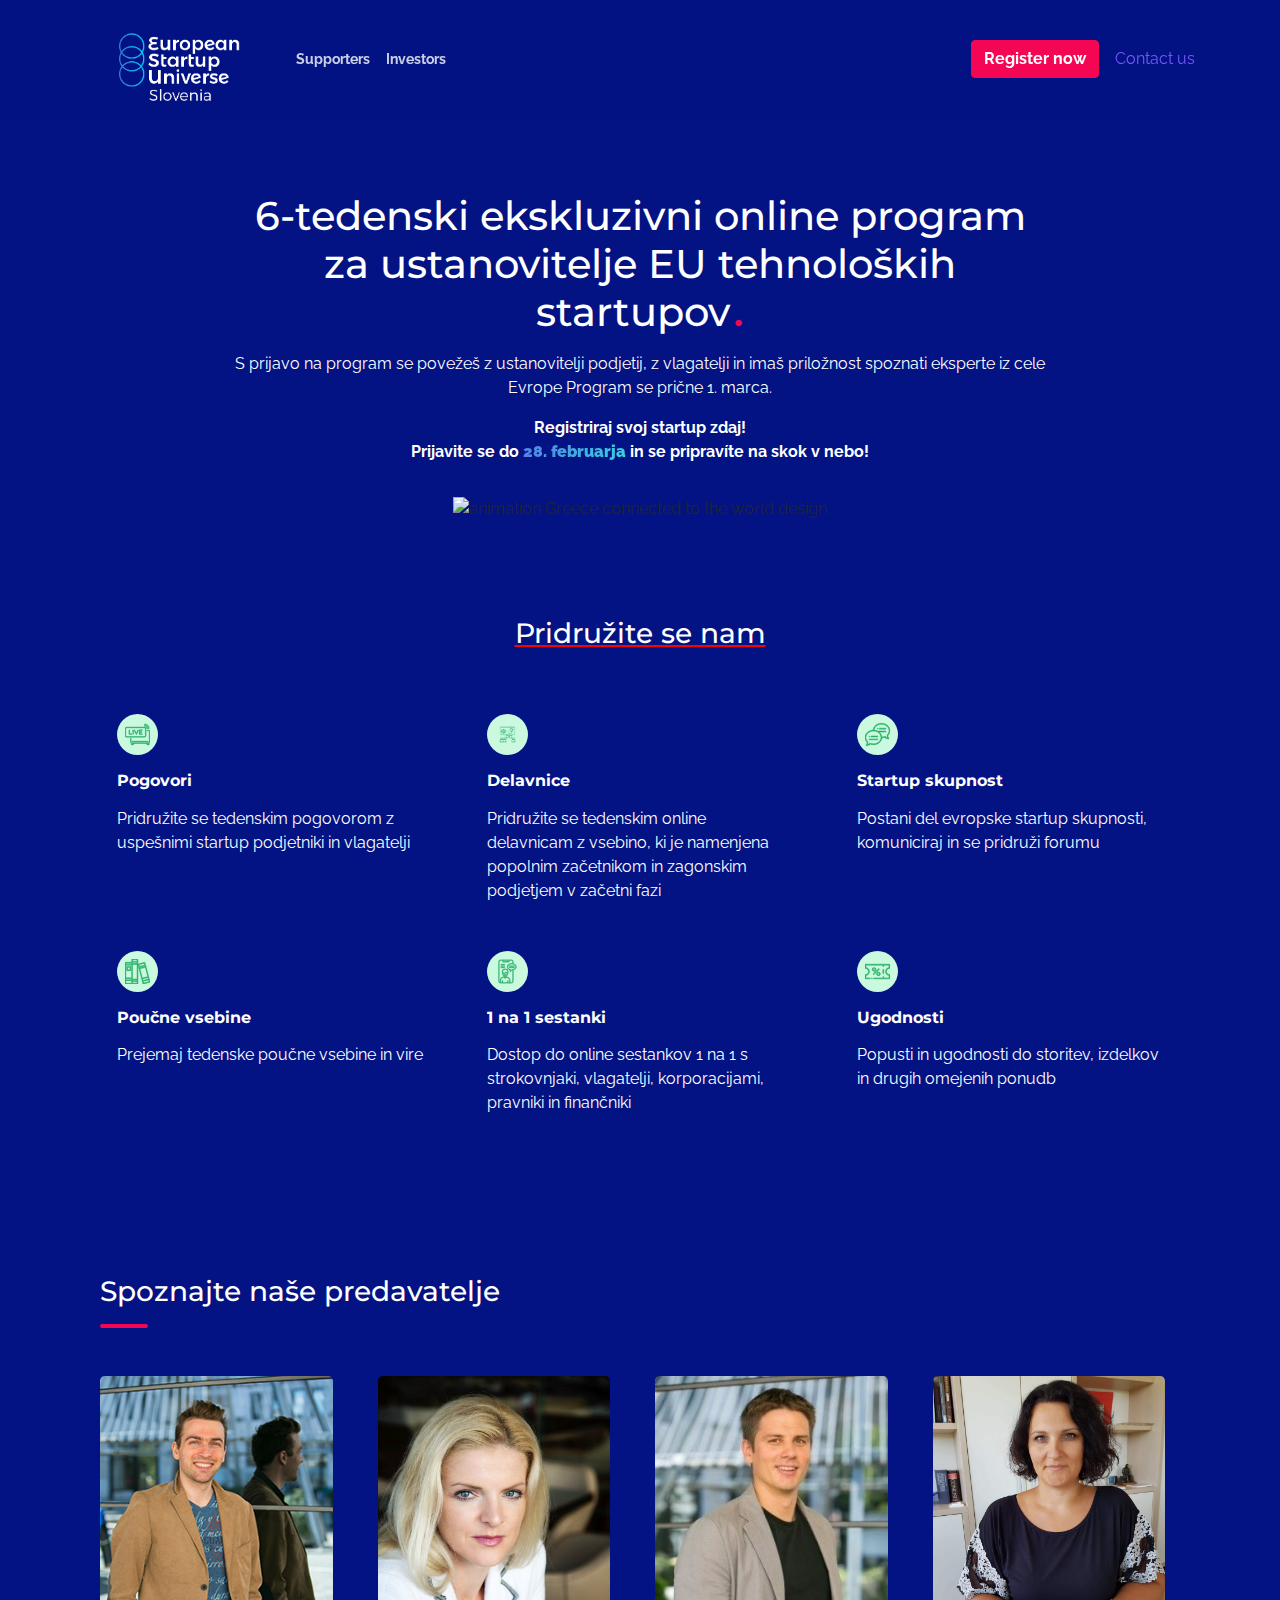
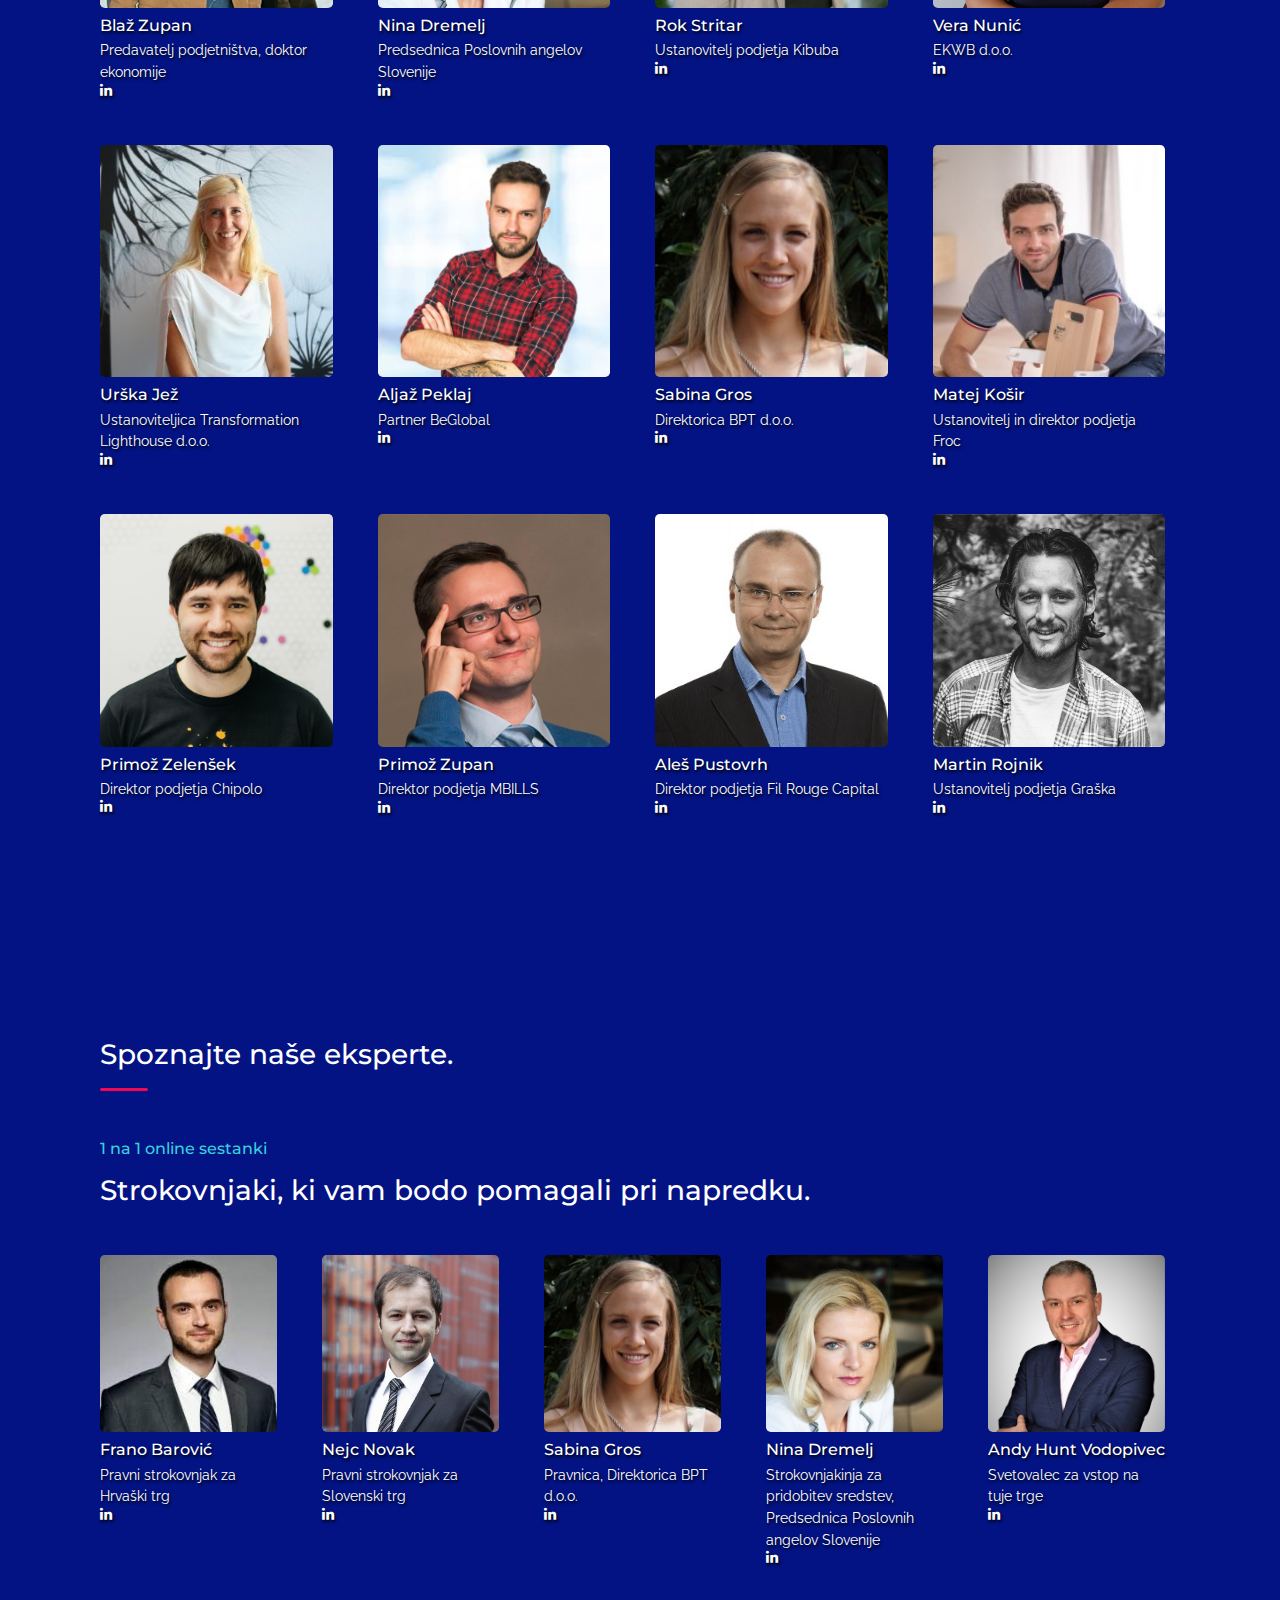
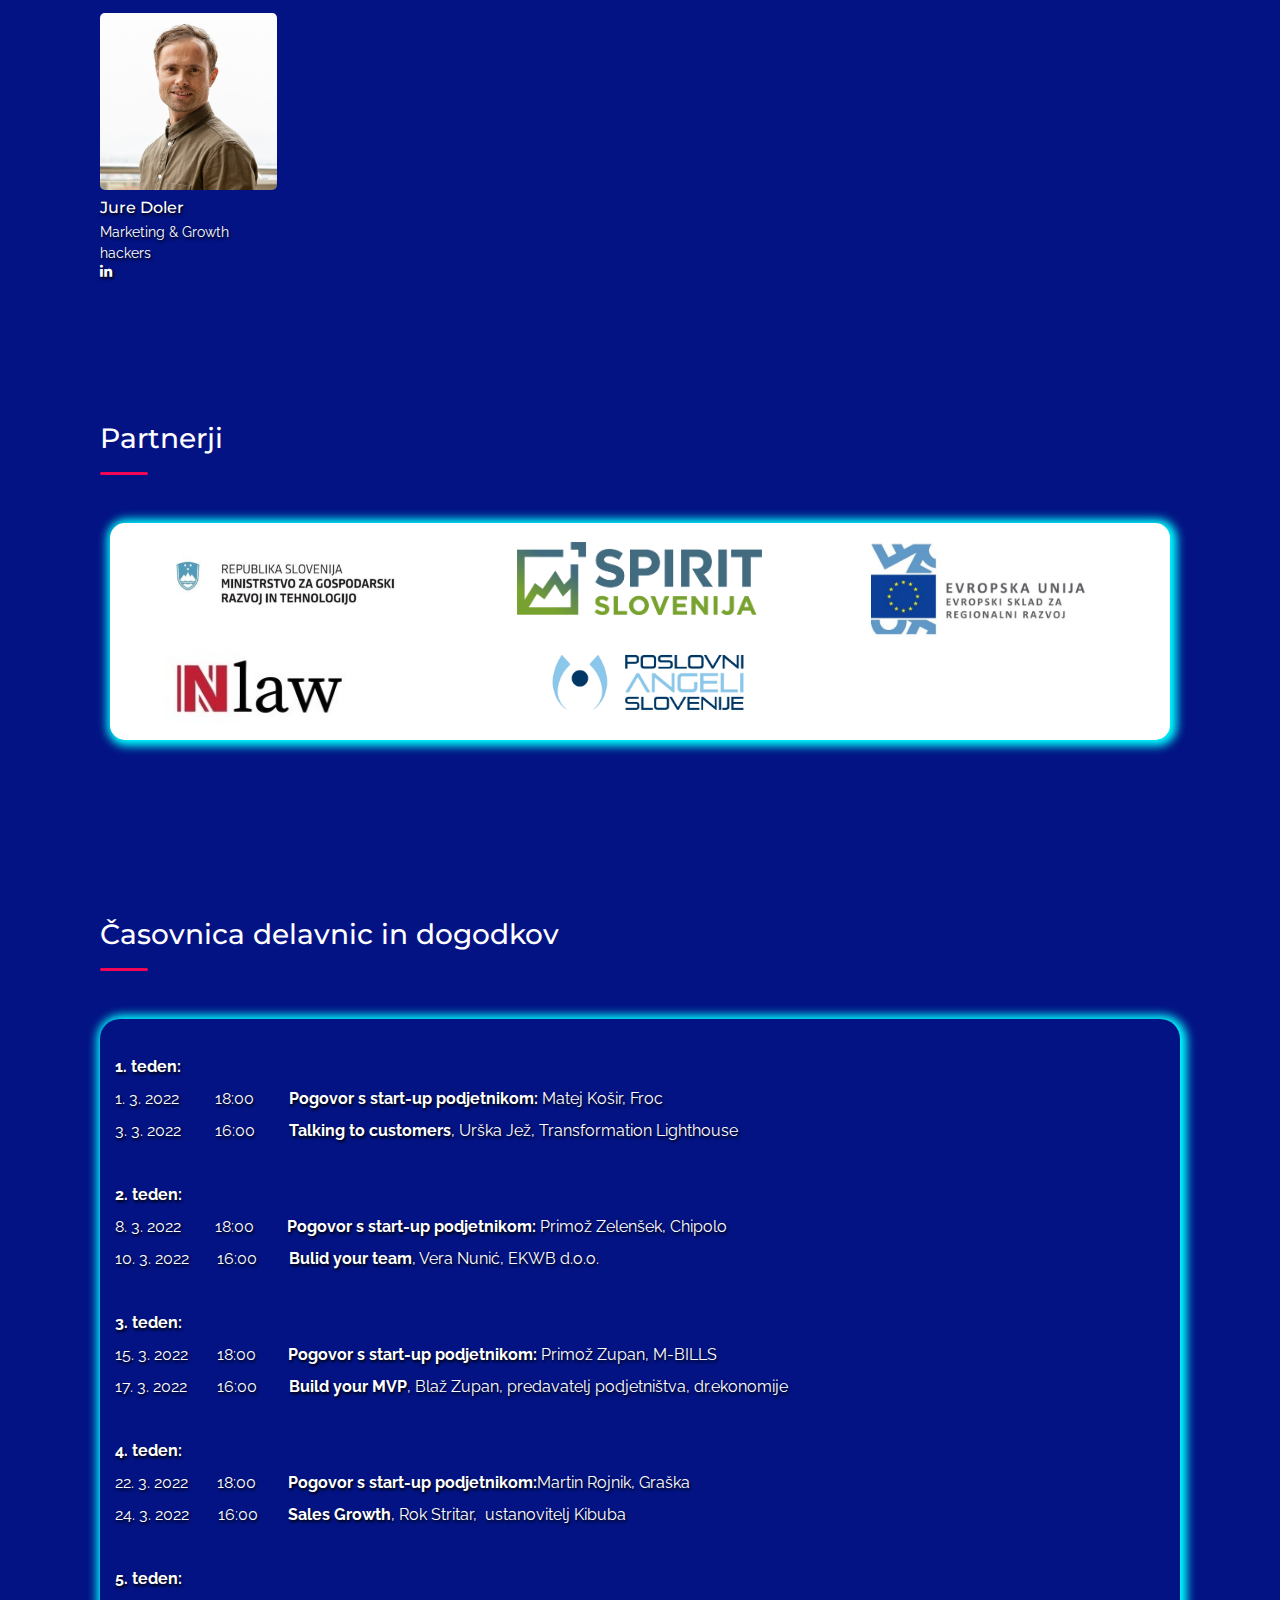
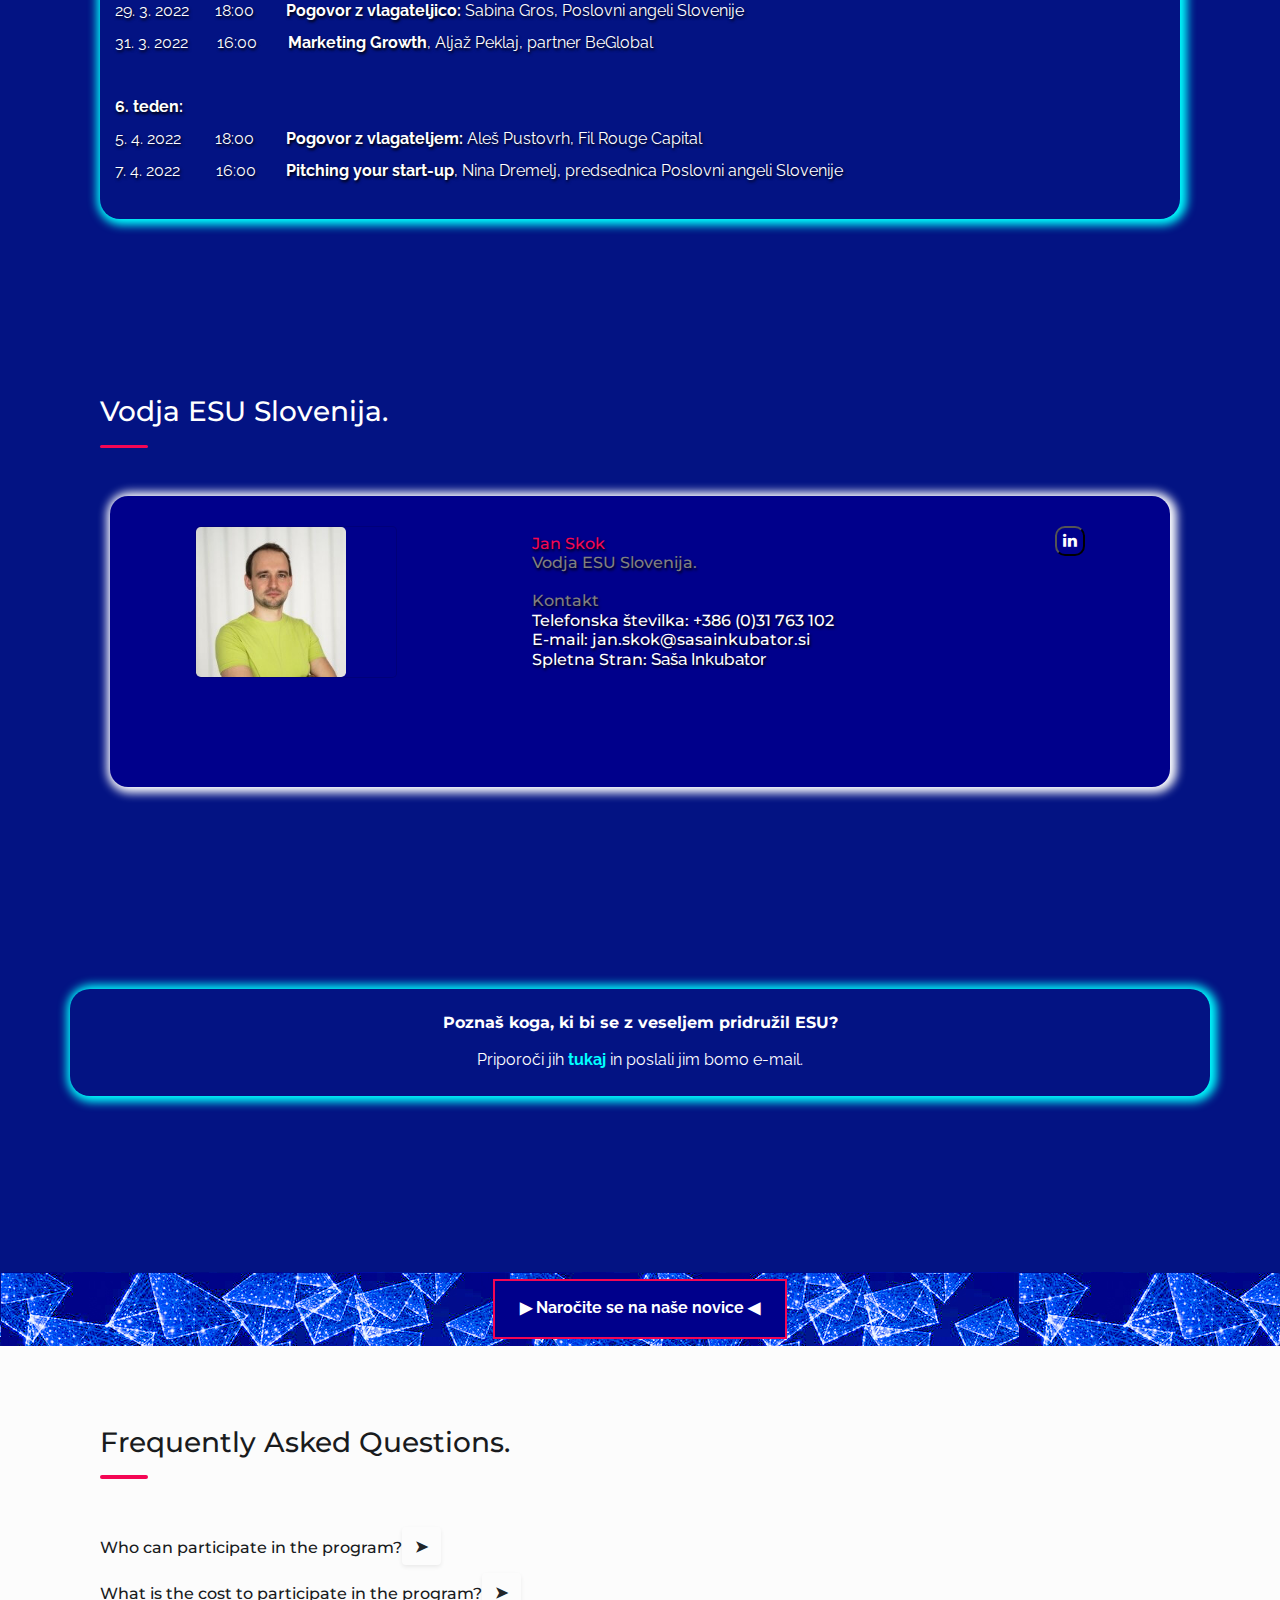
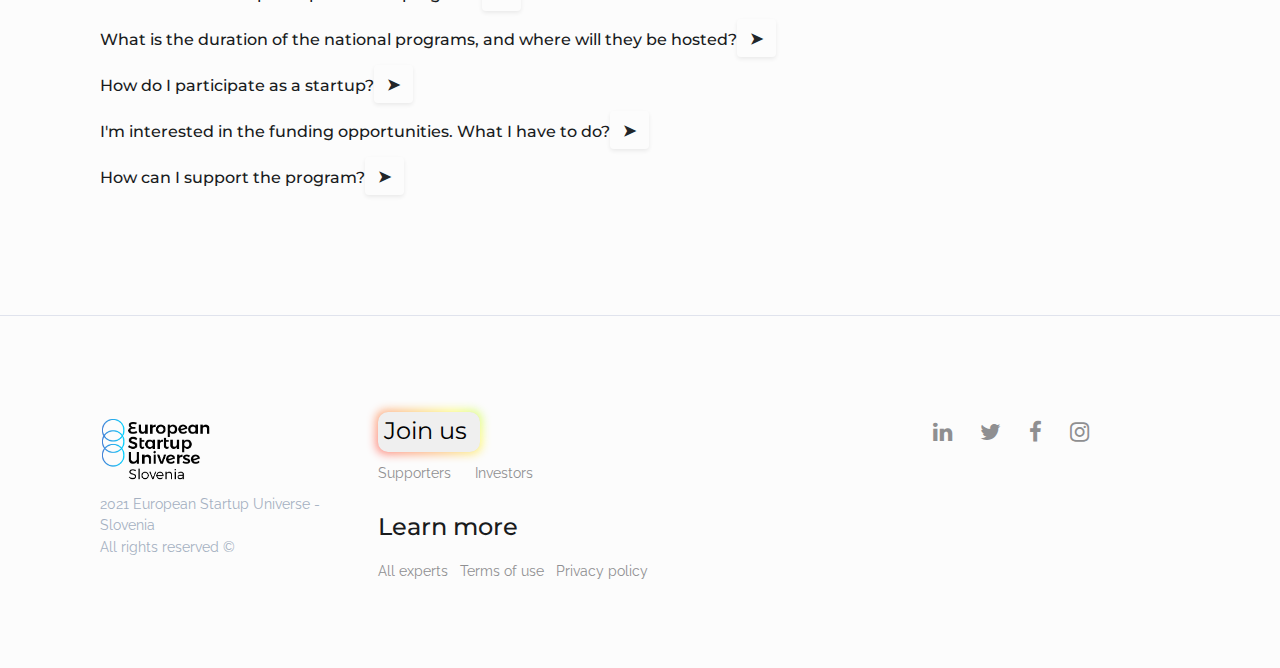
==== commit 2176c0ef: "Update index.html" ====
--- a/index.html
+++ b/index.html
@@ -461,7 +461,7 @@
 
                     <div class="card-speaker bcontainer">
                         <a href="https://www.nlaw.co/" target="_blank"><img
-                                src="content/img/partners/Nlaw.jfif"  class="img-fluid bimage"
+                                src="content/img/partners/Nlaw.jfif" style="padding-right: 5%;" class="img-fluid bimage"
                                 alt="Nlaw logo">
                             <div class="bmiddle">
 
@@ -485,7 +485,7 @@
                     </div>
                     <div class="card-speaker bcontainer">
                         <a href="https://poslovniangeli.si/" target="_blank"><img
-                                src="content/img/partners/PAS_logo_slo.jpg" class="img-fluid bimage"
+                                src="content/img/partners/PAS_logo_slo.jpg" style="padding-left: 10%;" class="img-fluid bimage"
                                 alt="Poslovni angeli logo">
                             <div class="bmiddle">
 
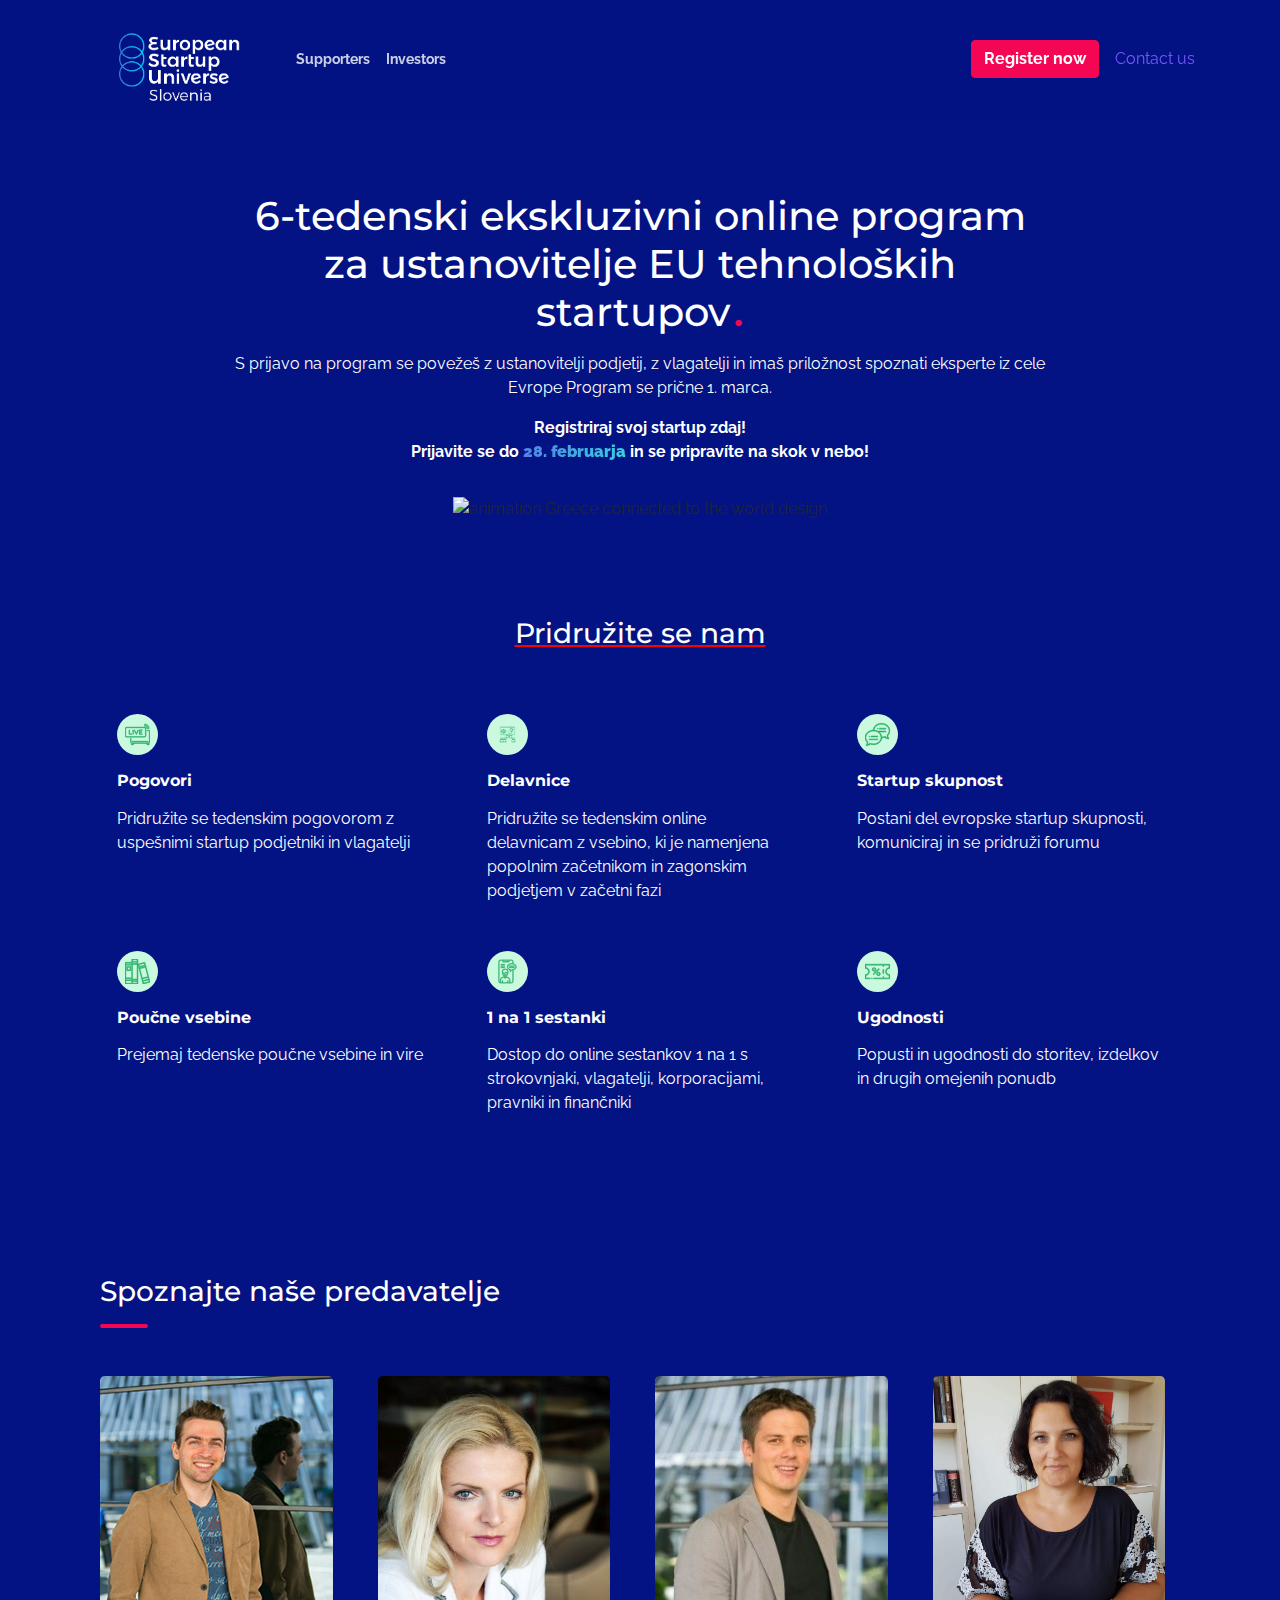
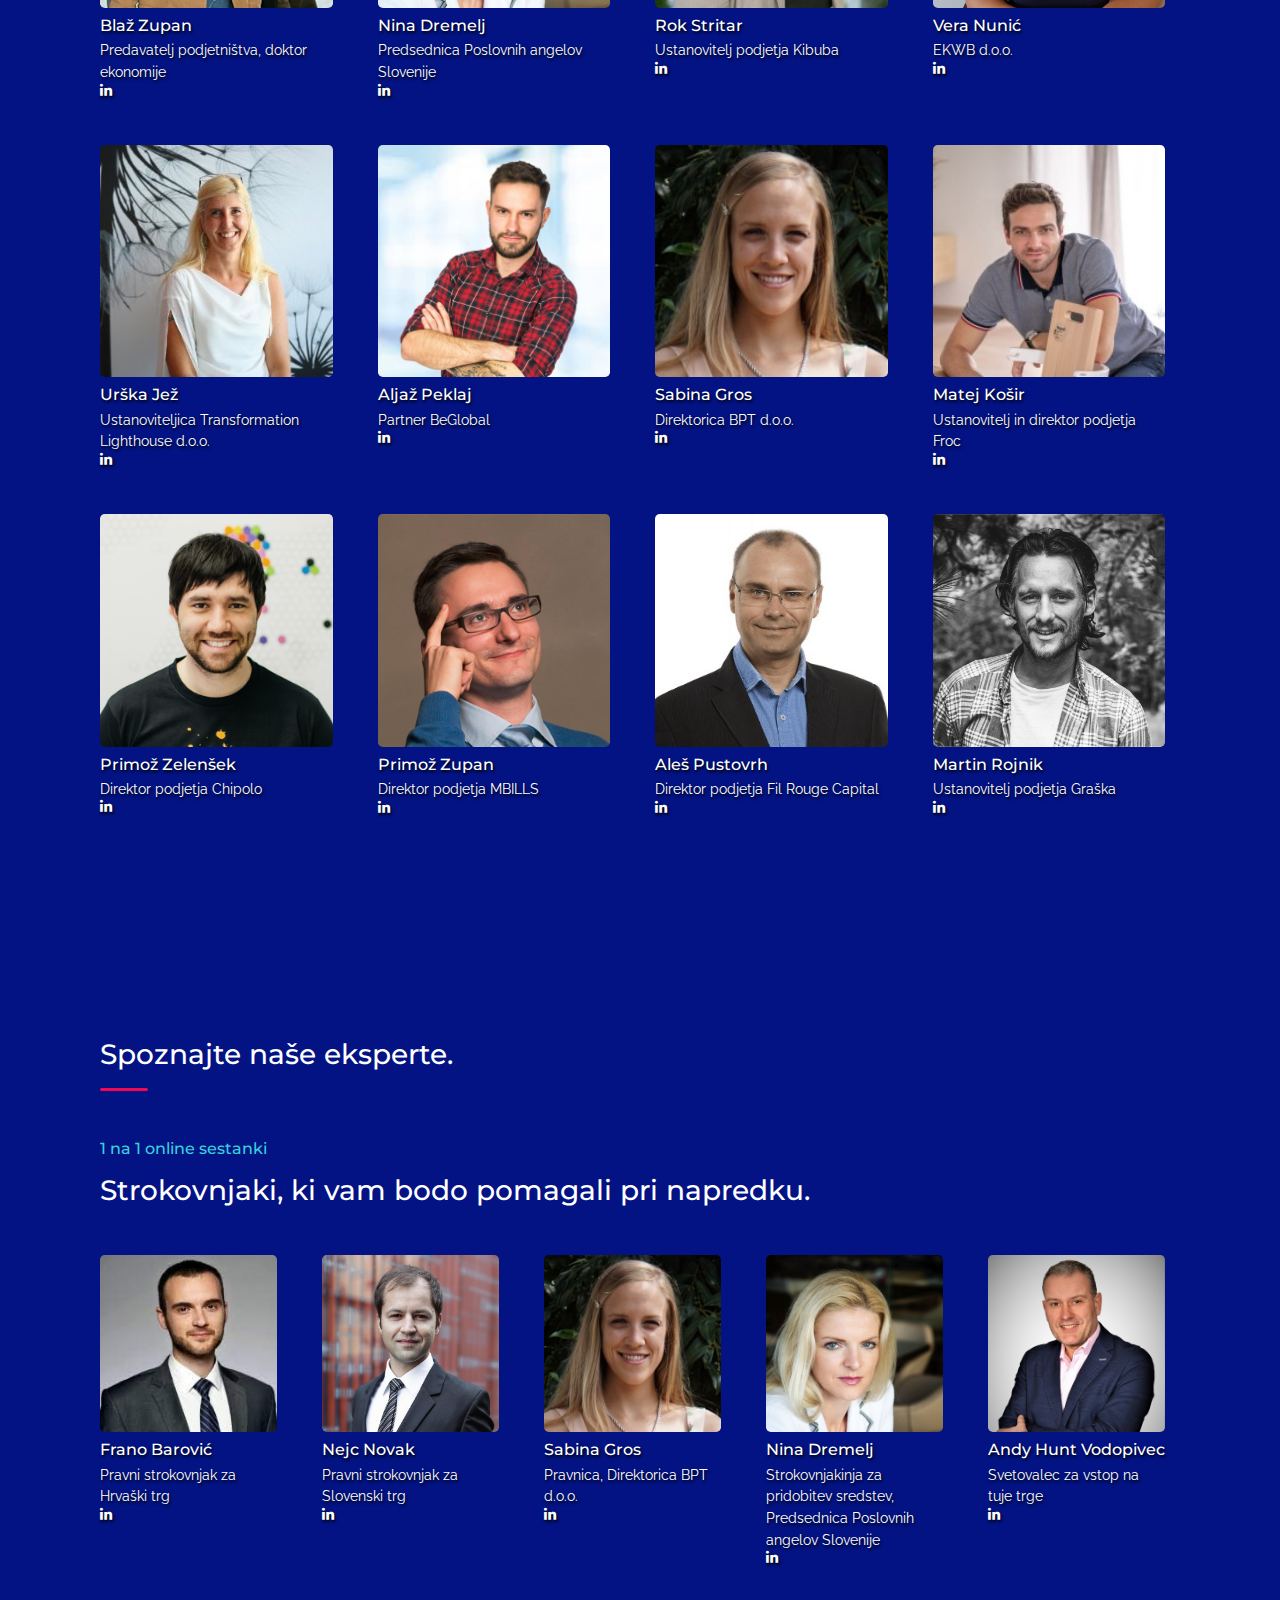
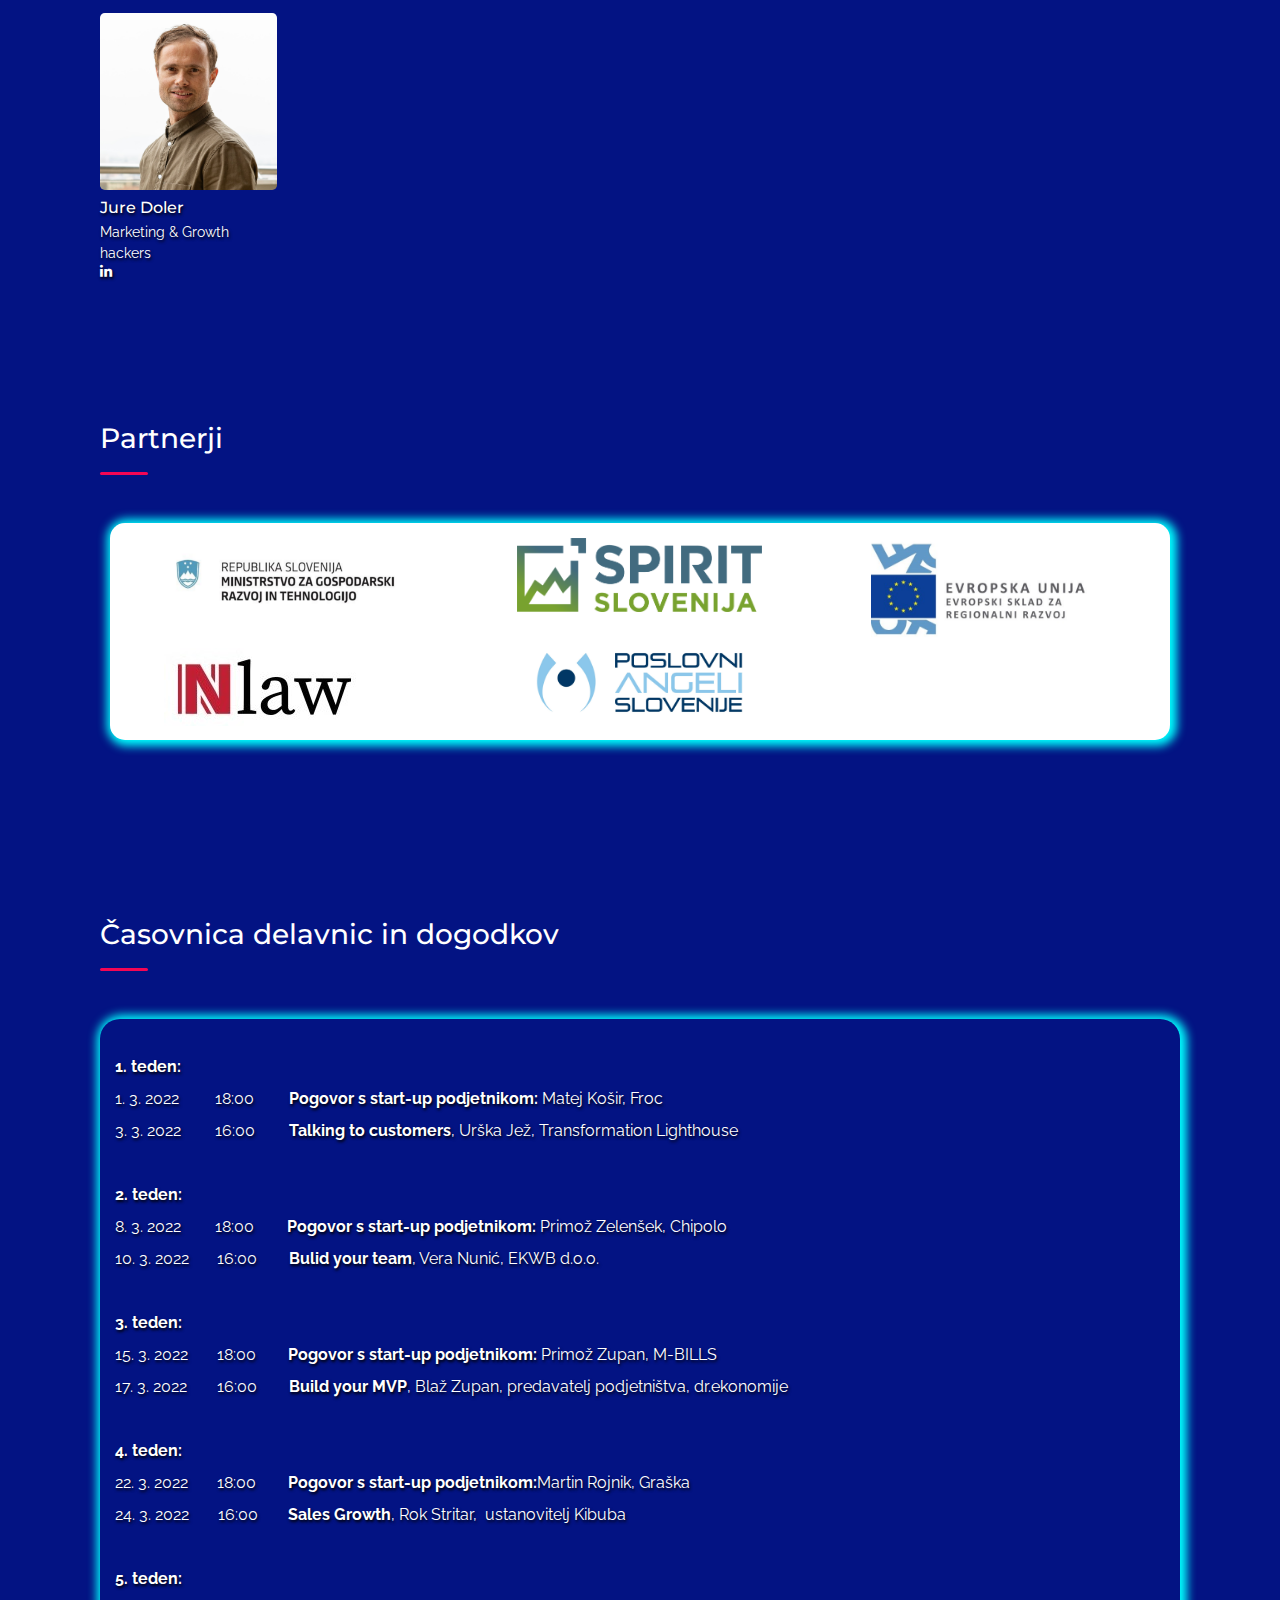
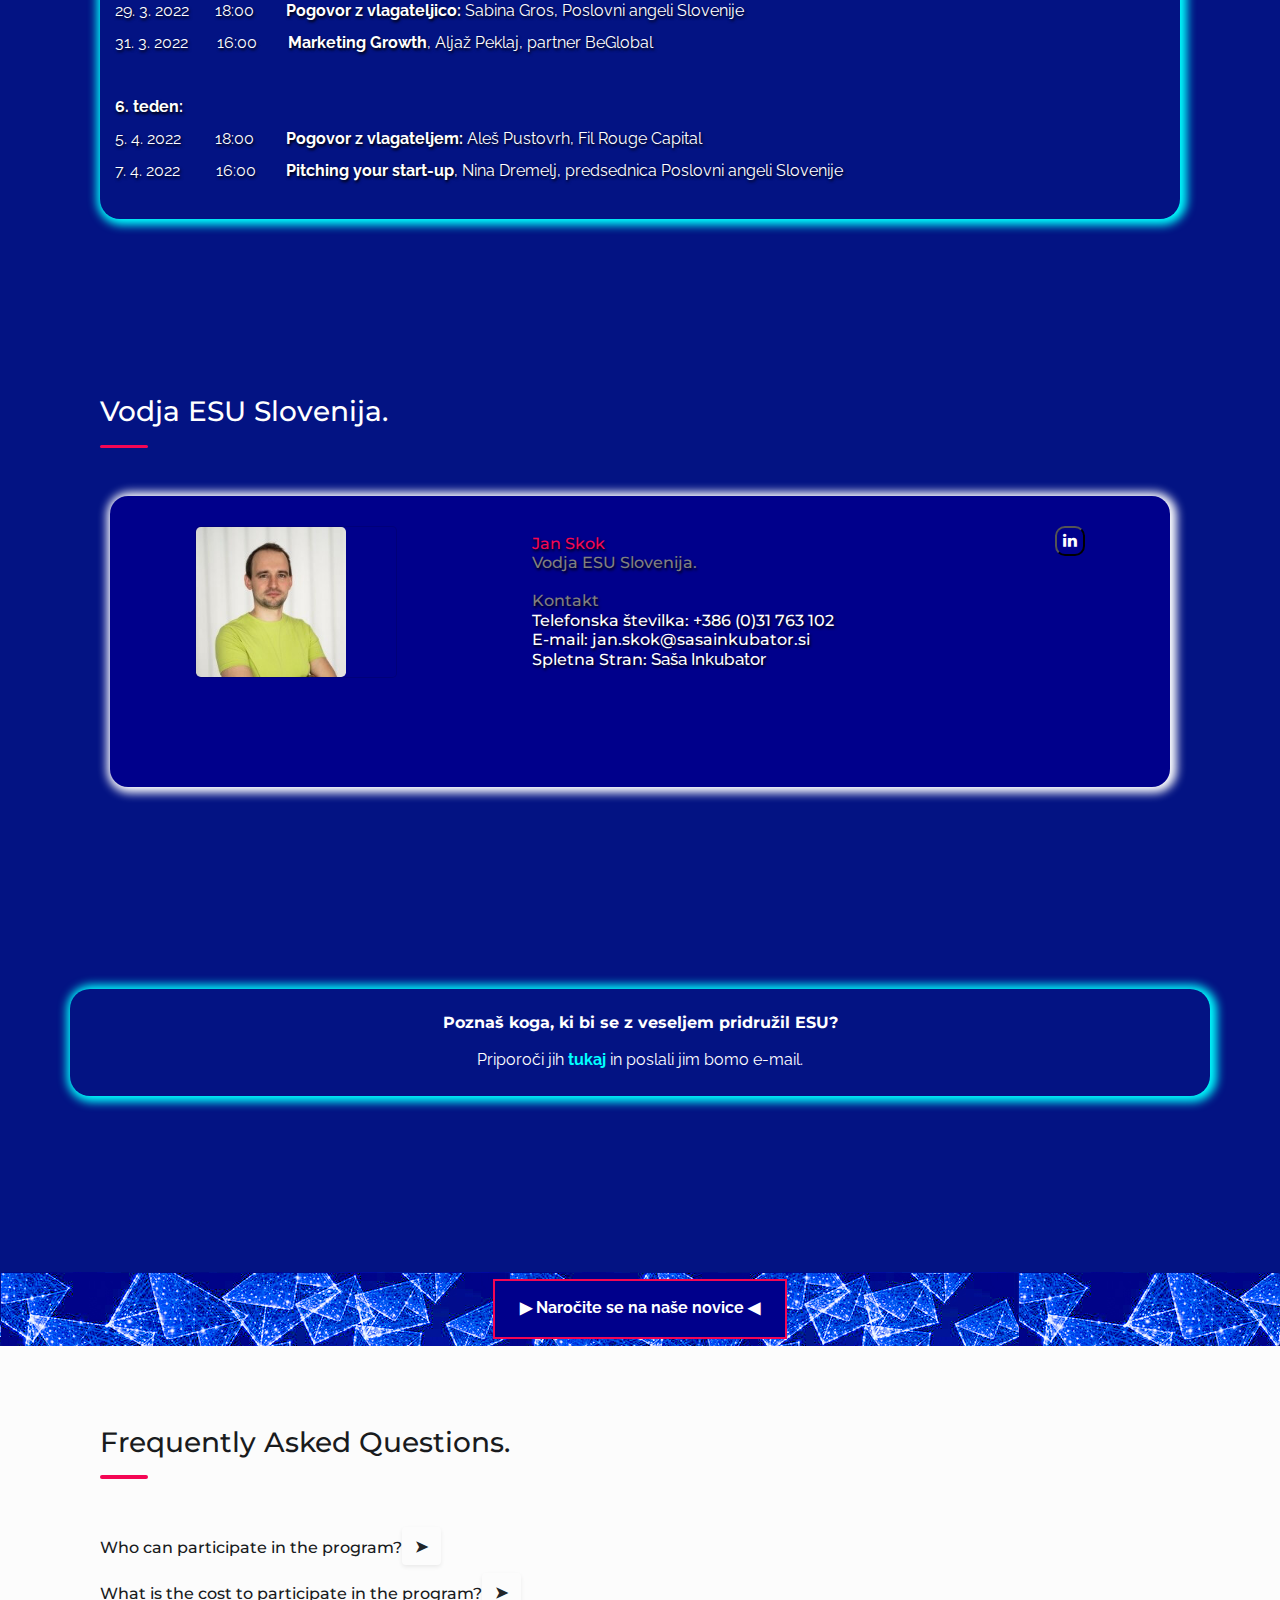
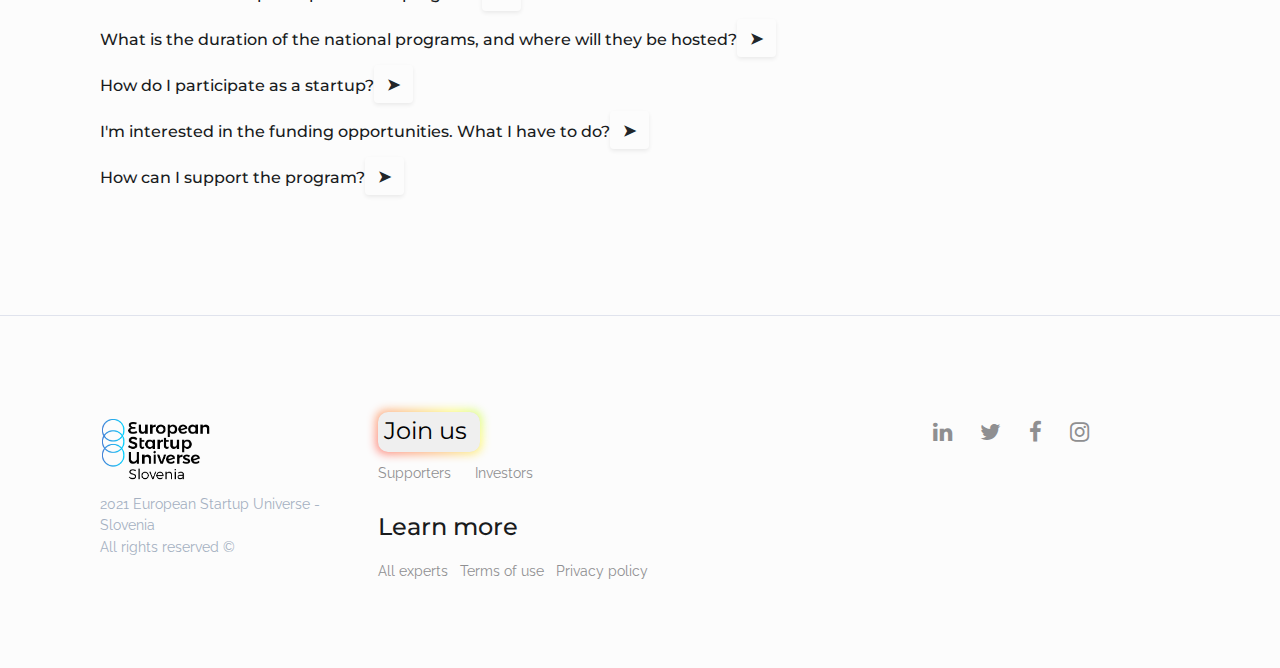
==== commit beed86cd: "Update index.html" ====
--- a/index.html
+++ b/index.html
@@ -461,7 +461,7 @@
 
                     <div class="card-speaker bcontainer">
                         <a href="https://www.nlaw.co/" target="_blank"><img
-                                src="content/img/partners/Nlaw.jfif" style="padding-right: 5%;" class="img-fluid bimage"
+                                src="content/img/partners/Nlaw.jfif" class="img-fluid bimage"
                                 alt="Nlaw logo">
                             <div class="bmiddle">
 
@@ -485,7 +485,7 @@
                     </div>
                     <div class="card-speaker bcontainer">
                         <a href="https://poslovniangeli.si/" target="_blank"><img
-                                src="content/img/partners/PAS_logo_slo.jpg" style="padding-left: 10%;" class="img-fluid bimage"
+                                src="content/img/partners/PAS_logo_slo.jpg" class="img-fluid bimage"
                                 alt="Poslovni angeli logo">
                             <div class="bmiddle">
 
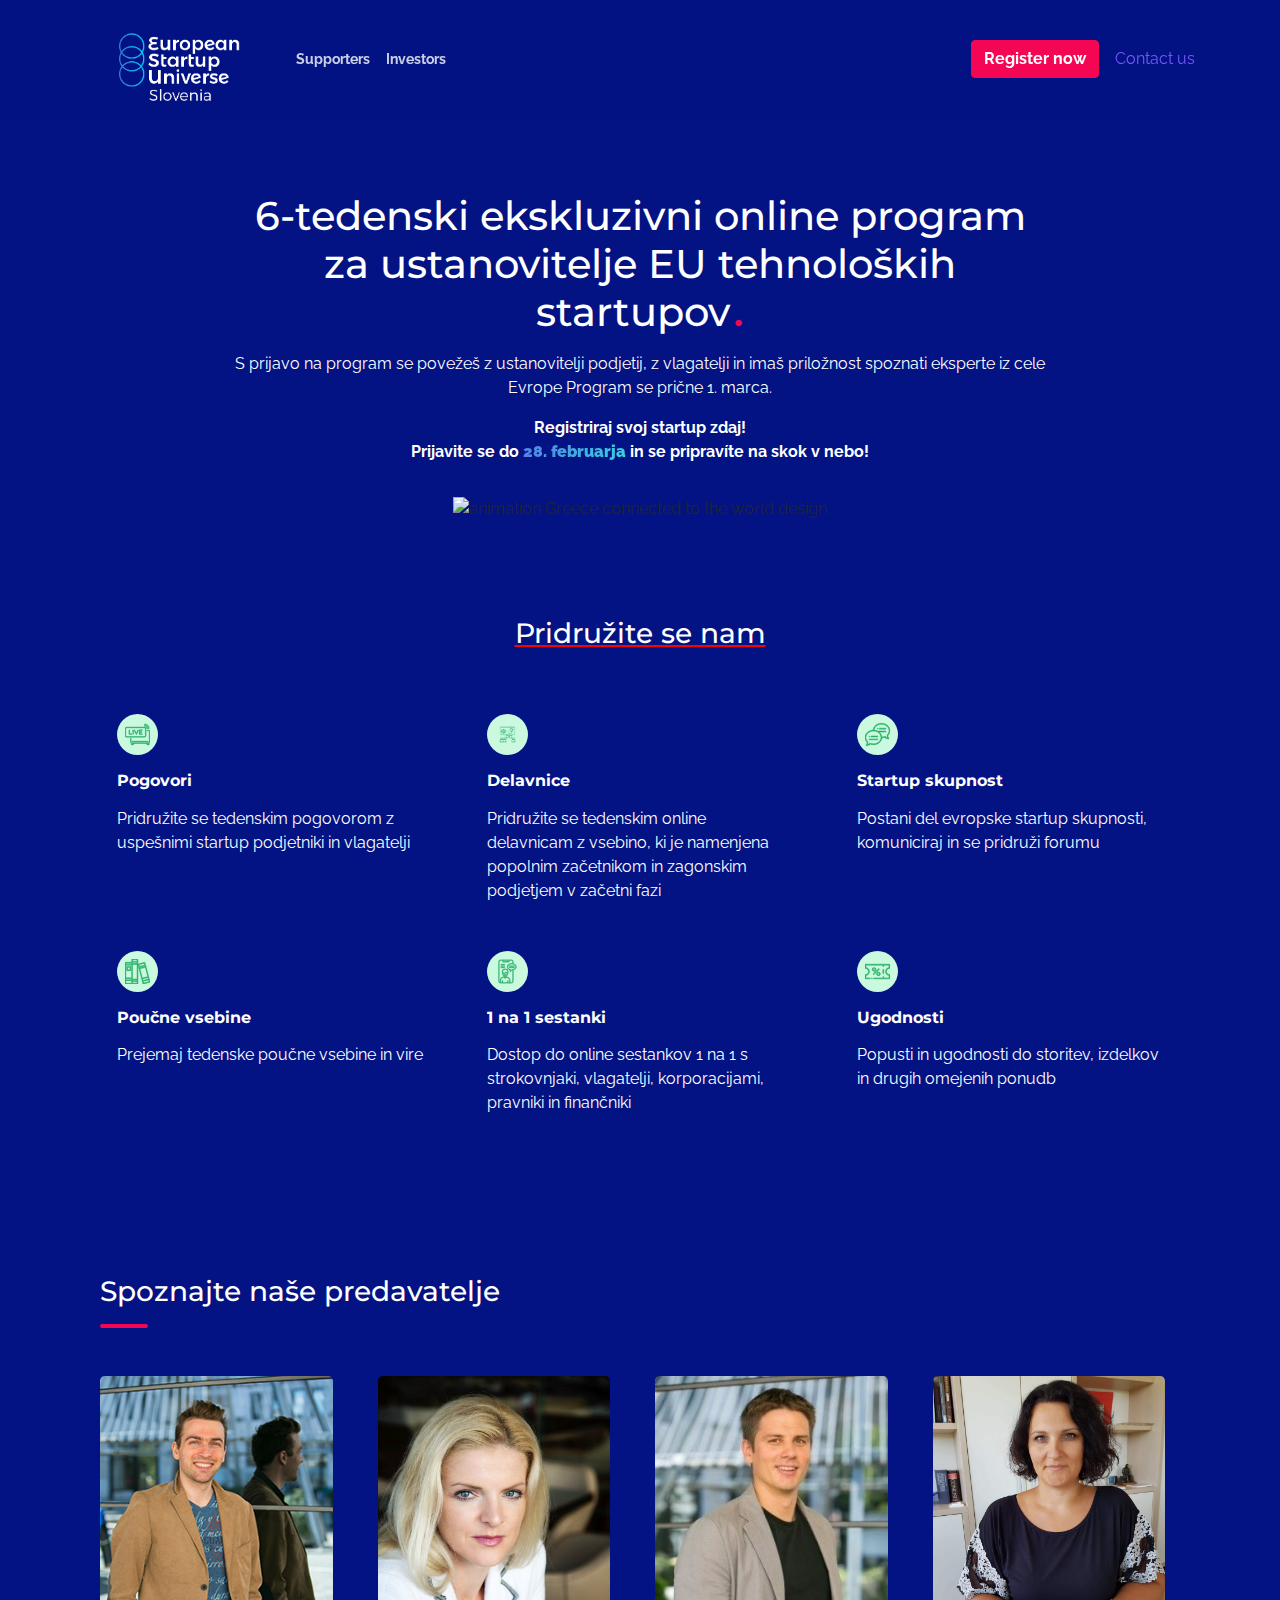
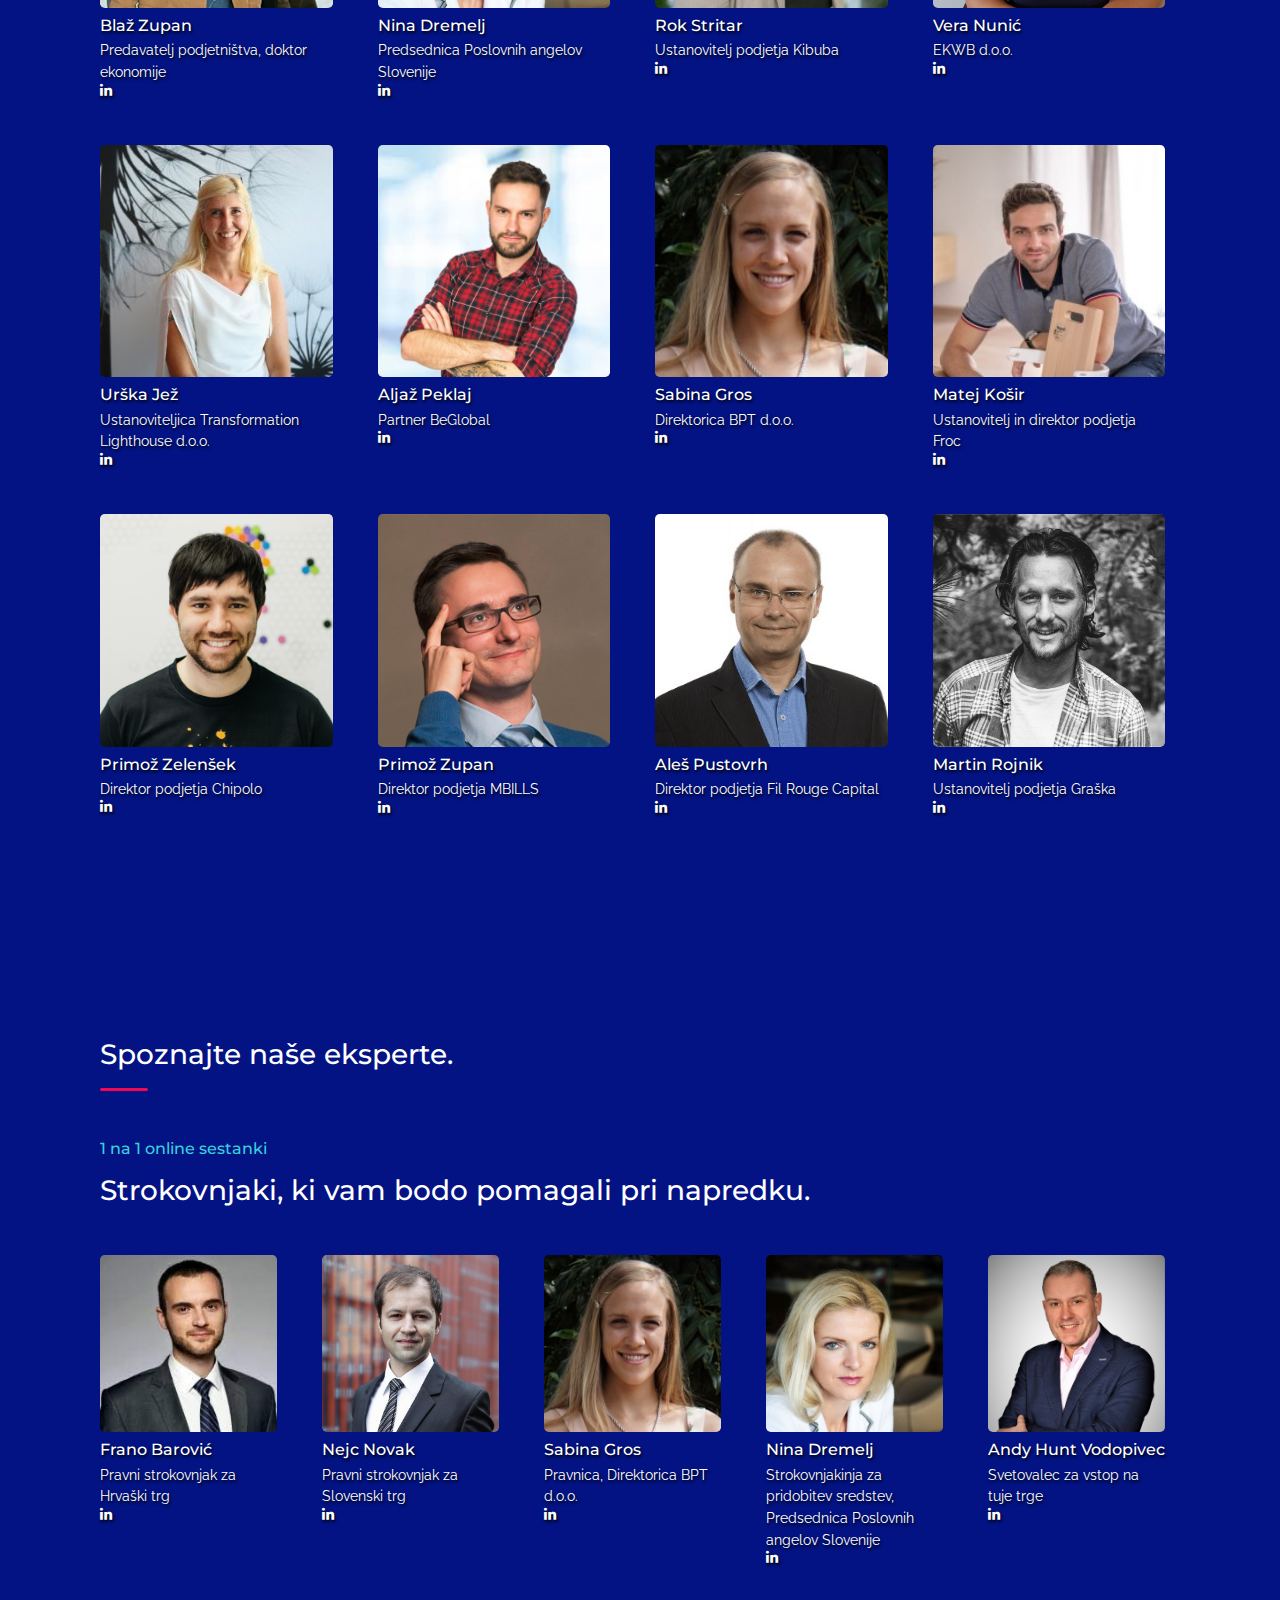
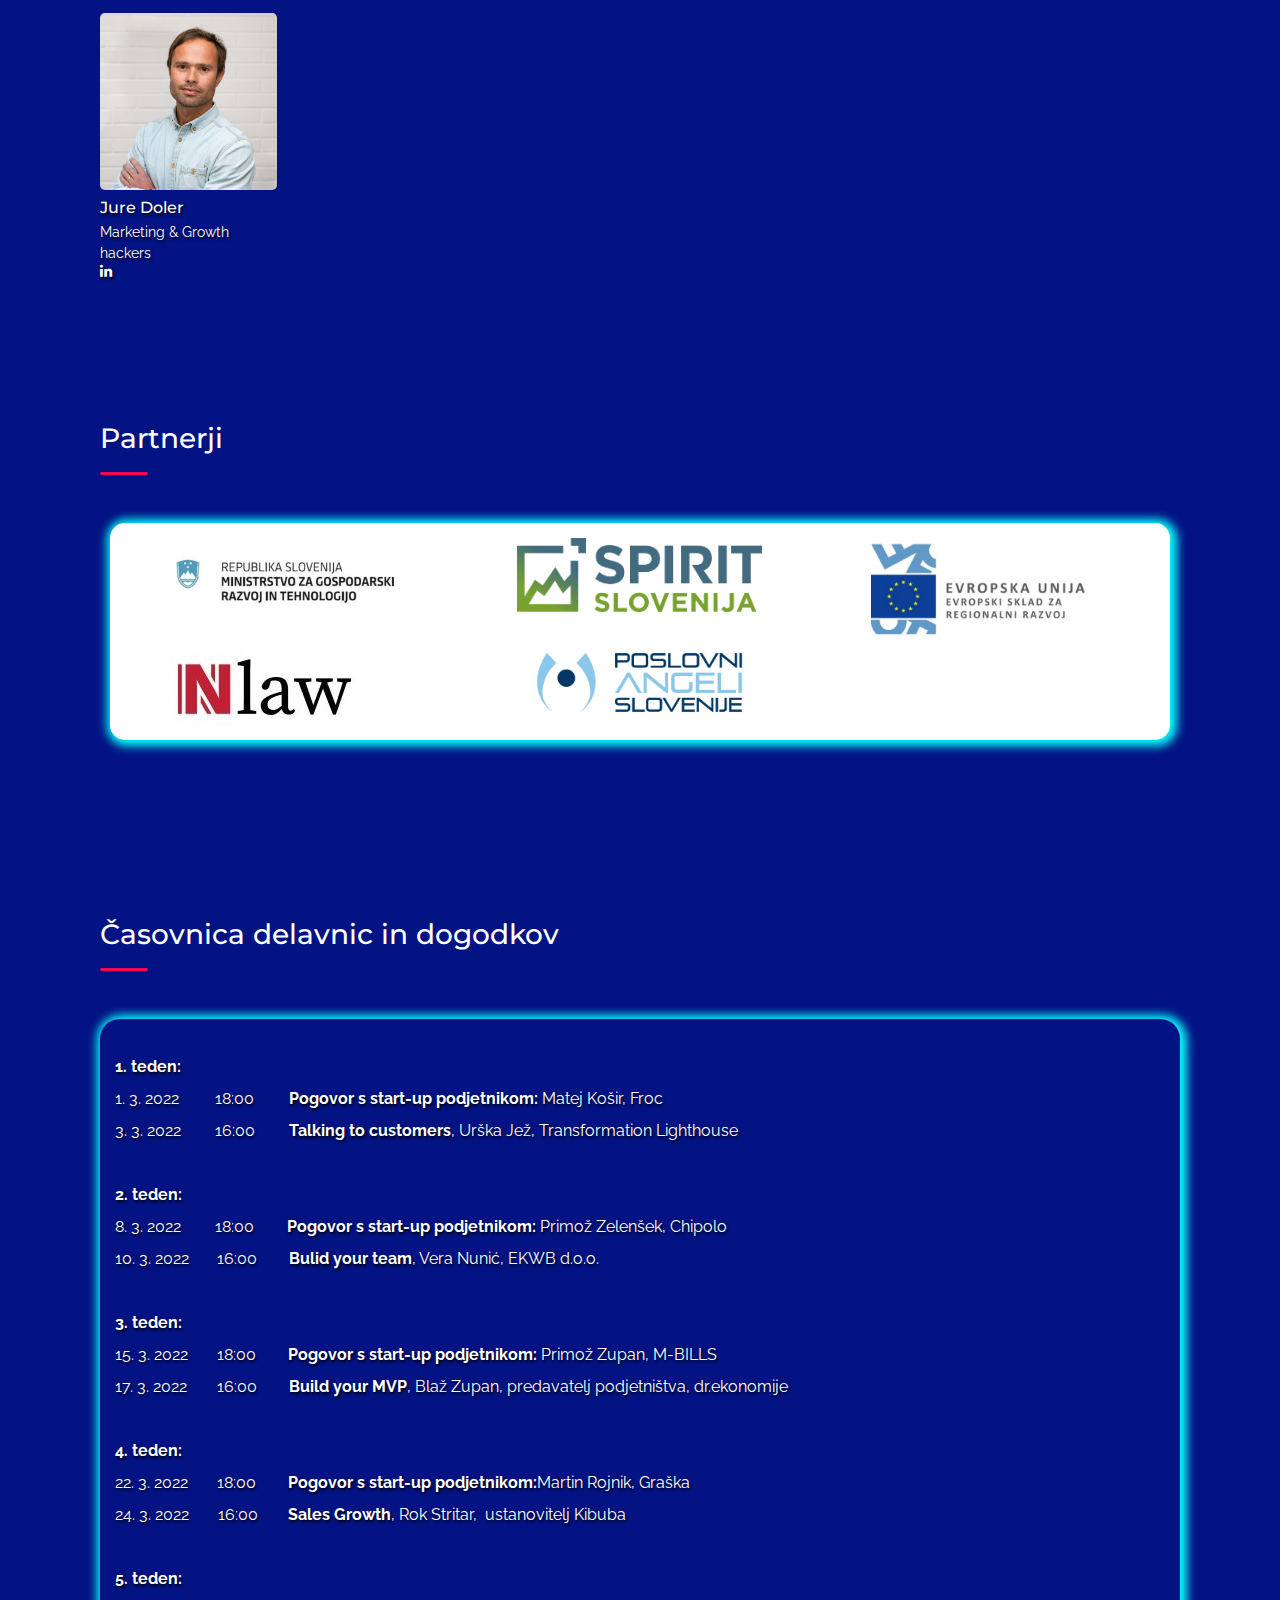
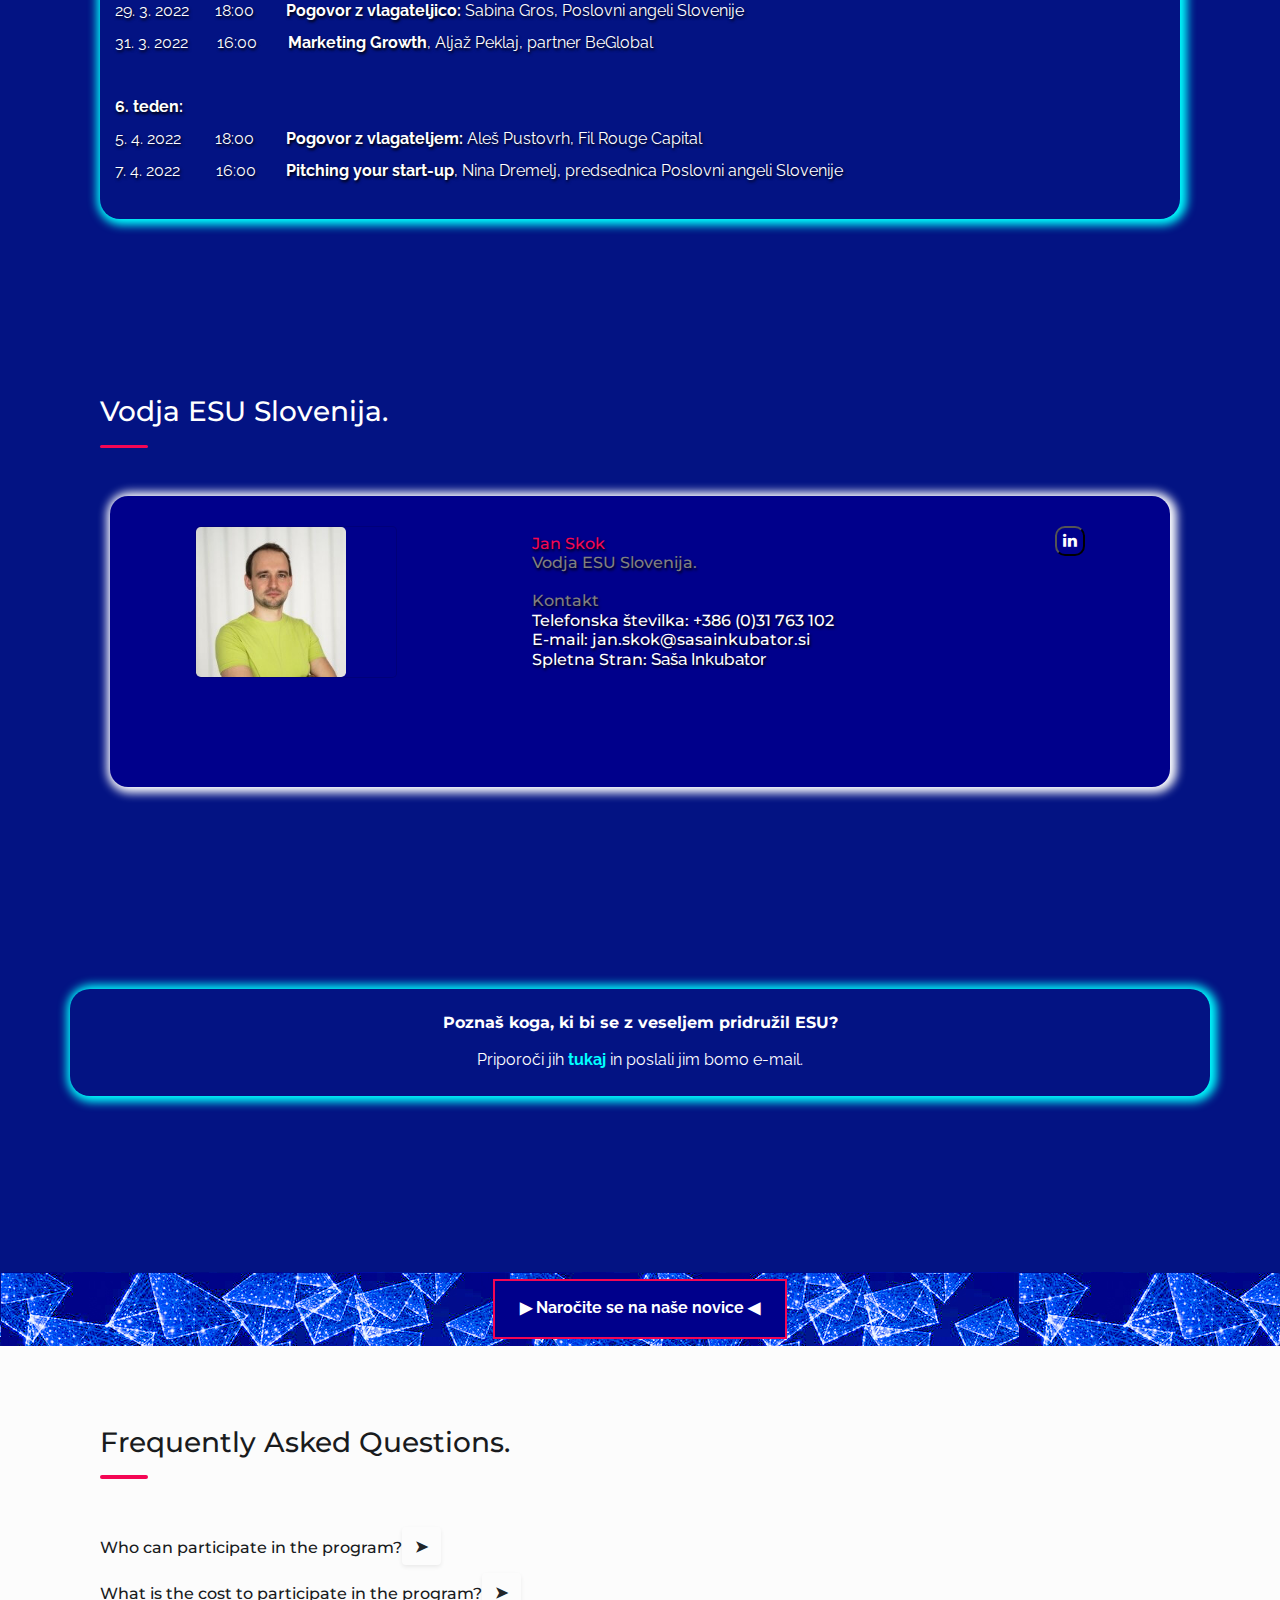
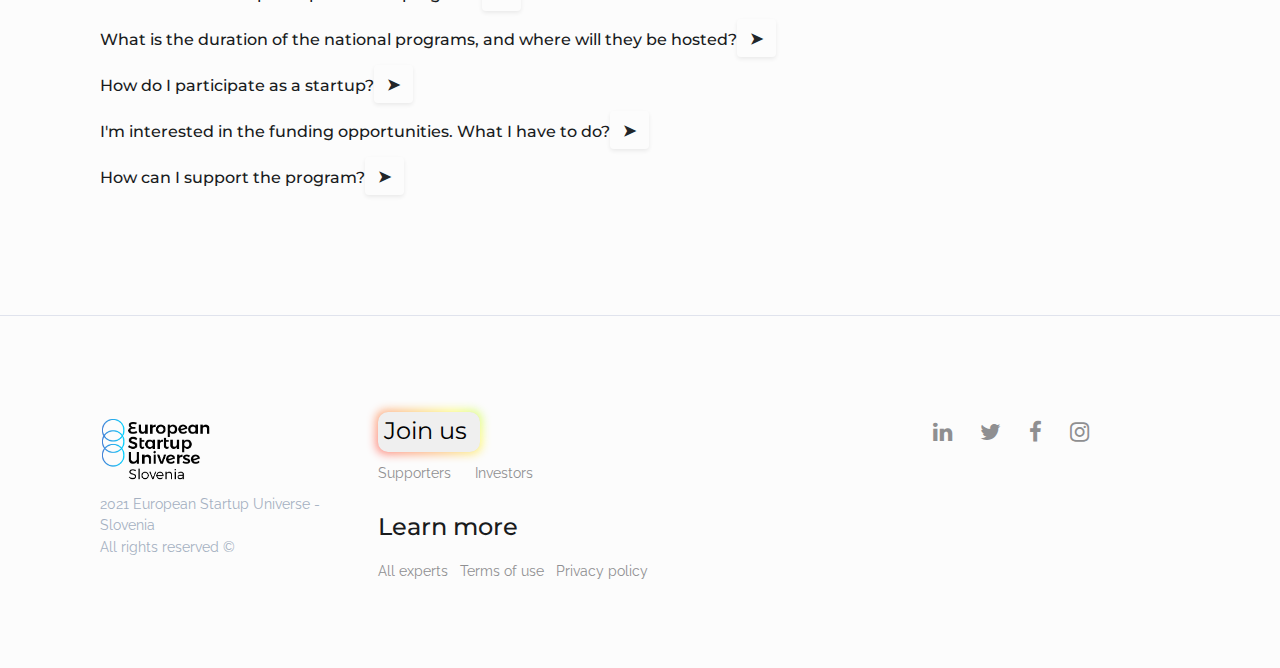
==== commit 91e37714: "Update index.html" ====
--- a/index.html
+++ b/index.html
@@ -426,7 +426,7 @@
                            
                                    <div class="col col-md-5 mb-5 speakers-wrapper">
                     <div class="card card-speaker" style="background-color: inherit;">
-                        <img src="content/img/experts/Jure Doler.jpg" class="card-img-top"
+                        <img src="content/img/experts/Jure-Doler.jpg" class="card-img-top"
                              alt="Jure Doler profile photo">
                         <h6 class="card-title speaker-name mt-2 text-white mb-1">Jure Doler</h6>
                         <p class="card-text text-white speaker-position">Marketing & Growth hackers<a href="https://www.linkedin.com/in/juredoler/" target="_blank"><i
